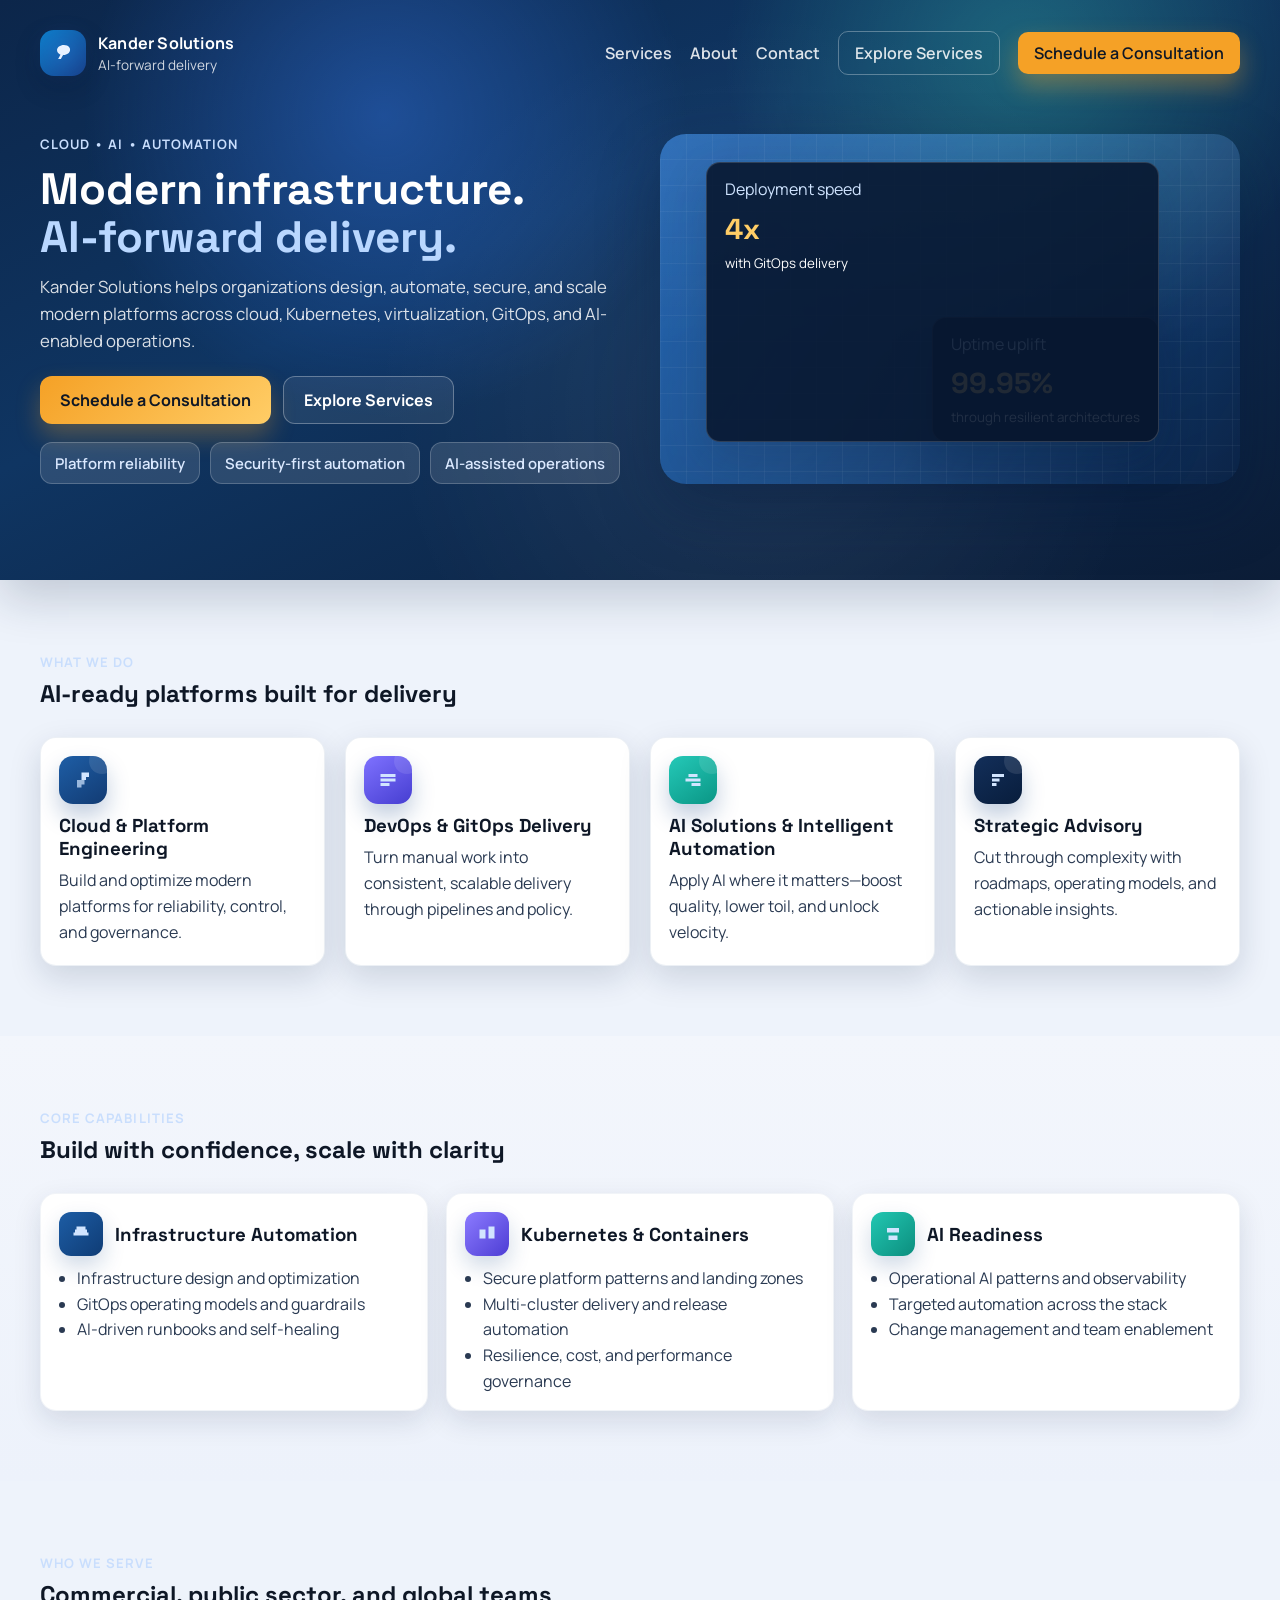
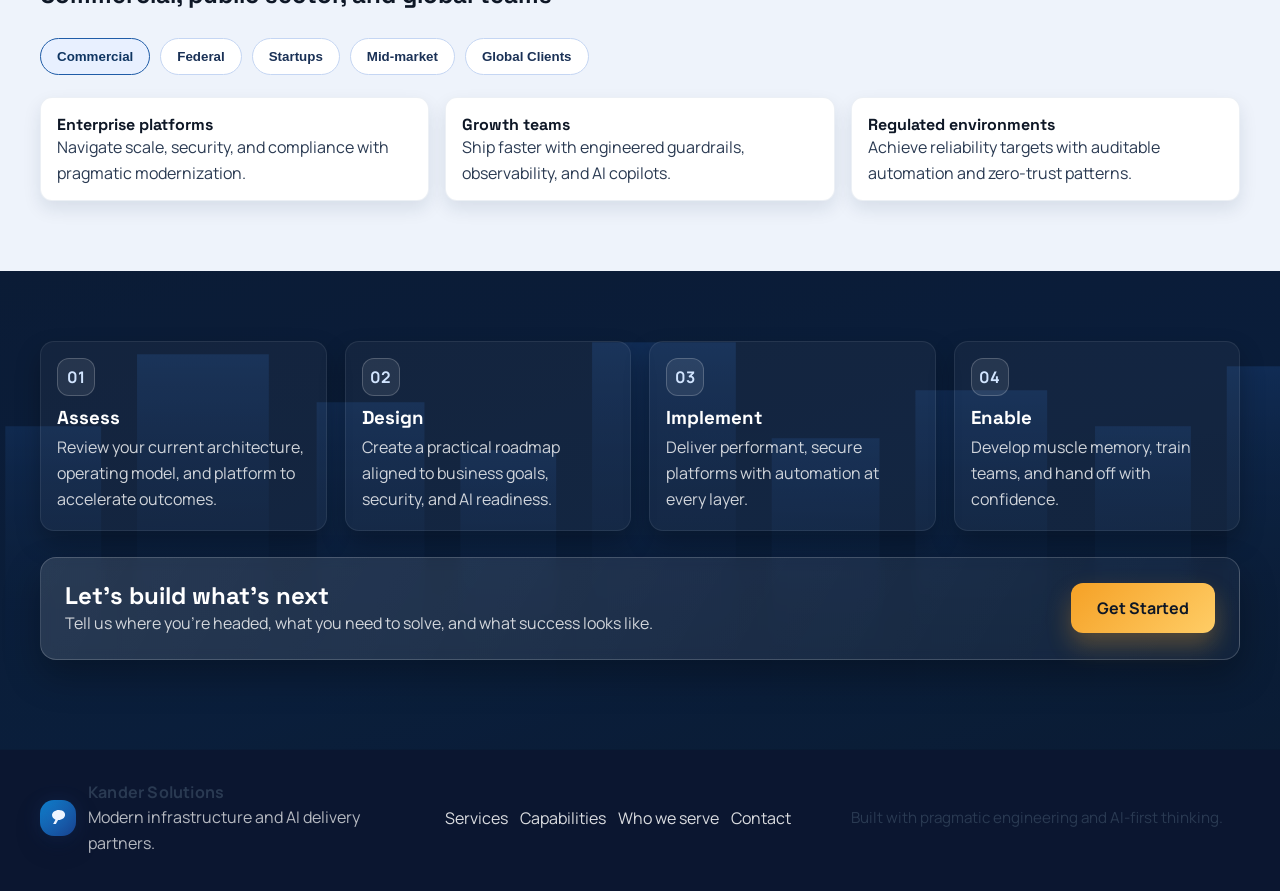
==== index.html @ 593f21af "first commit of the website" ====
<!DOCTYPE html>
<html lang="en">
<head>
  <meta charset="UTF-8">
  <meta name="viewport" content="width=device-width, initial-scale=1.0">
  <title>Kander Solutions | Modern Infrastructure</title>
  <link rel="preconnect" href="https://fonts.googleapis.com">
  <link rel="preconnect" href="https://fonts.gstatic.com" crossorigin>
  <link href="https://fonts.googleapis.com/css2?family=Manrope:wght@400;500;600;700&family=Space+Grotesk:wght@500;700&display=swap" rel="stylesheet">
  <link rel="stylesheet" href="styles.css">
</head>
<body>
  <header class="hero">
    <div class="hero__overlay"></div>
    <div class="container">
      <div class="topbar">
        <div class="brand">
          <div class="brand__mark">
            <span class="brand__mark-glow"></span>
            <svg viewBox="0 0 32 32" aria-hidden="true">
              <path d="M24.8 7.2c-1-1.8-4.3-3-7.5-3-5.6 0-10 3.4-10 7.6 0 2.8 2 5.2 5 6.6l-3.4 6.4h4l3.2-5.8c5.7.2 10.2-3.2 10.2-7.6 0-1.6-.5-3-1.5-4.2Z" fill="currentColor"/>
            </svg>
          </div>
          <div class="brand__text">
            <span class="brand__name">Kander Solutions</span>
            <span class="brand__tagline">AI-forward delivery</span>
          </div>
        </div>
        <nav class="nav">
          <a href="#what-we-do">Services</a>
          <a href="#core-capabilities">About</a>
          <a href="#who-we-serve">Contact</a>
          <a class="nav__btn ghost" href="#cta">Explore Services</a>
          <a class="nav__btn primary" href="#cta">Schedule a Consultation</a>
        </nav>
        <button class="menu-button" aria-label="Open navigation">
          <span></span><span></span><span></span>
        </button>
      </div>
      <div class="hero__content">
        <div class="hero__text">
          <p class="eyebrow">Cloud • AI • Automation</p>
          <h1>Modern infrastructure.<br><span>AI-forward delivery.</span></h1>
          <p class="lede">
            Kander Solutions helps organizations design, automate, secure, and scale modern platforms across cloud,
            Kubernetes, virtualization, GitOps, and AI-enabled operations.
          </p>
          <div class="hero__actions">
            <a class="btn primary" href="#cta">Schedule a Consultation</a>
            <a class="btn ghost" href="#what-we-do">Explore Services</a>
          </div>
          <div class="hero__meta">
            <div class="meta-pill">Platform reliability</div>
            <div class="meta-pill">Security-first automation</div>
            <div class="meta-pill">AI-assisted operations</div>
          </div>
        </div>
        <div class="hero__visual">
          <div class="city-glow">
            <div class="city-grid"></div>
          </div>
          <div class="stat-card">
            <p>Uptime uplift</p>
            <h3>99.95%</h3>
            <small>through resilient architectures</small>
          </div>
          <div class="stat-card alt">
            <p>Deployment speed</p>
            <h3>4x</h3>
            <small>with GitOps delivery</small>
          </div>
        </div>
      </div>
    </div>
  </header>

  <main>
    <section id="what-we-do" class="section">
      <div class="container">
        <div class="section__head">
          <div class="section__title">
            <span class="eyebrow">What we do</span>
            <h2>AI-ready platforms built for delivery</h2>
          </div>
        </div>
        <div class="card-grid">
          <article class="card">
            <div class="icon bubble">
              <span class="dot"></span>
              <svg viewBox="0 0 32 32"><path d="M14 6h10v6h-4v4h-6z" fill="currentColor"/><path d="M8 16h10v6h-4v4H8z" fill="currentColor" opacity=".7"/></svg>
            </div>
            <h3>Cloud & Platform Engineering</h3>
            <p>Build and optimize modern platforms for reliability, control, and governance.</p>
          </article>
          <article class="card">
            <div class="icon bubble purple">
              <span class="dot"></span>
              <svg viewBox="0 0 32 32"><path d="M6 8h20v4H6zM6 14h20v4H6zM6 20h12v4H6z" fill="currentColor"/></svg>
            </div>
            <h3>DevOps & GitOps Delivery</h3>
            <p>Turn manual work into consistent, scalable delivery through pipelines and policy.</p>
          </article>
          <article class="card">
            <div class="icon bubble teal">
              <span class="dot"></span>
              <svg viewBox="0 0 32 32"><path d="M10 8h12v4H10zM6 14h20v4H6zM14 20h12v4H14z" fill="currentColor"/></svg>
            </div>
            <h3>AI Solutions & Intelligent Automation</h3>
            <p>Apply AI where it matters—boost quality, lower toil, and unlock velocity.</p>
          </article>
          <article class="card">
            <div class="icon bubble navy">
              <span class="dot"></span>
              <svg viewBox="0 0 32 32"><path d="M8 8h16v4H8zM8 14h10v4H8zM8 20h6v4H8z" fill="currentColor"/></svg>
            </div>
            <h3>Strategic Advisory</h3>
            <p>Cut through complexity with roadmaps, operating models, and actionable insights.</p>
          </article>
        </div>
      </div>
    </section>

    <section id="core-capabilities" class="section muted">
      <div class="container">
        <div class="section__head">
          <div class="section__title">
            <span class="eyebrow">Core capabilities</span>
            <h2>Build with confidence, scale with clarity</h2>
          </div>
        </div>
        <div class="capability-grid">
          <article class="capability">
            <div class="capability__header">
              <div class="icon pill">
                <svg viewBox="0 0 32 32"><path d="M6 14h20v4H6zM8 10h16v4H8zM10 6h12v4H10z" fill="currentColor"/></svg>
              </div>
              <h3>Infrastructure Automation</h3>
            </div>
            <ul>
              <li>Infrastructure design and optimization</li>
              <li>GitOps operating models and guardrails</li>
              <li>AI-driven runbooks and self-healing</li>
            </ul>
          </article>
          <article class="capability">
            <div class="capability__header">
              <div class="icon pill purple">
                <svg viewBox="0 0 32 32"><path d="M6 10h8v12H6zM18 6h8v16h-8z" fill="currentColor"/></svg>
              </div>
              <h3>Kubernetes & Containers</h3>
            </div>
            <ul>
              <li>Secure platform patterns and landing zones</li>
              <li>Multi-cluster delivery and release automation</li>
              <li>Resilience, cost, and performance governance</li>
            </ul>
          </article>
          <article class="capability">
            <div class="capability__header">
              <div class="icon pill teal">
                <svg viewBox="0 0 32 32"><path d="M8 8h16v6H8zM10 18h12v6H10z" fill="currentColor"/></svg>
              </div>
              <h3>AI Readiness</h3>
            </div>
            <ul>
              <li>Operational AI patterns and observability</li>
              <li>Targeted automation across the stack</li>
              <li>Change management and team enablement</li>
            </ul>
          </article>
        </div>
      </div>
    </section>

    <section id="who-we-serve" class="section">
      <div class="container">
        <div class="section__head">
          <div class="section__title">
            <span class="eyebrow">Who we serve</span>
            <h2>Commercial, public sector, and global teams</h2>
          </div>
        </div>
        <div class="pill-row">
          <button class="pill-btn active">Commercial</button>
          <button class="pill-btn">Federal</button>
          <button class="pill-btn">Startups</button>
          <button class="pill-btn">Mid-market</button>
          <button class="pill-btn">Global Clients</button>
        </div>
        <div class="audience-cards">
          <div class="audience-card">
            <h4>Enterprise platforms</h4>
            <p>Navigate scale, security, and compliance with pragmatic modernization.</p>
          </div>
          <div class="audience-card">
            <h4>Growth teams</h4>
            <p>Ship faster with engineered guardrails, observability, and AI copilots.</p>
          </div>
          <div class="audience-card">
            <h4>Regulated environments</h4>
            <p>Achieve reliability targets with auditable automation and zero-trust patterns.</p>
          </div>
        </div>
      </div>
    </section>

    <section class="section dark">
      <div class="cityline"></div>
      <div class="container">
        <div class="process">
          <div class="process__item">
            <span class="step">01</span>
            <h3>Assess</h3>
            <p>Review your current architecture, operating model, and platform to accelerate outcomes.</p>
          </div>
          <div class="process__item">
            <span class="step">02</span>
            <h3>Design</h3>
            <p>Create a practical roadmap aligned to business goals, security, and AI readiness.</p>
          </div>
          <div class="process__item">
            <span class="step">03</span>
            <h3>Implement</h3>
            <p>Deliver performant, secure platforms with automation at every layer.</p>
          </div>
          <div class="process__item">
            <span class="step">04</span>
            <h3>Enable</h3>
            <p>Develop muscle memory, train teams, and hand off with confidence.</p>
          </div>
        </div>
        <div id="cta" class="cta">
          <div class="cta__content">
            <h2>Let’s build what’s next</h2>
            <p>Tell us where you’re headed, what you need to solve, and what success looks like.</p>
          </div>
          <a class="btn primary large" href="mailto:contact@kandersolutions.com">Get Started</a>
        </div>
      </div>
    </section>
  </main>

  <footer class="footer">
    <div class="container">
      <div class="footer__brand">
        <div class="brand__mark small">
          <span class="brand__mark-glow"></span>
          <svg viewBox="0 0 32 32" aria-hidden="true">
            <path d="M24.8 7.2c-1-1.8-4.3-3-7.5-3-5.6 0-10 3.4-10 7.6 0 2.8 2 5.2 5 6.6l-3.4 6.4h4l3.2-5.8c5.7.2 10.2-3.2 10.2-7.6 0-1.6-.5-3-1.5-4.2Z" fill="currentColor"/>
          </svg>
        </div>
        <div>
          <p class="brand__name">Kander Solutions</p>
          <p class="muted-text">Modern infrastructure and AI delivery partners.</p>
        </div>
      </div>
      <div class="footer__links">
        <a href="#what-we-do">Services</a>
        <a href="#core-capabilities">Capabilities</a>
        <a href="#who-we-serve">Who we serve</a>
        <a href="#cta">Contact</a>
      </div>
      <div class="footer__meta">
        <p>Built with pragmatic engineering and AI-first thinking.</p>
      </div>
    </div>
  </footer>

  <script>
    const menuButton = document.querySelector('.menu-button');
    const nav = document.querySelector('.nav');
    menuButton.addEventListener('click', () => {
      nav.classList.toggle('open');
      menuButton.classList.toggle('open');
    });

    document.querySelectorAll('.pill-btn').forEach(button => {
      button.addEventListener('click', () => {
        document.querySelectorAll('.pill-btn').forEach(btn => btn.classList.remove('active'));
        button.classList.add('active');
      });
    });
  </script>
</body>
</html>
---- styles.css ----
:root {
  --blue-900: #0a2141;
  --blue-800: #0f2f5c;
  --blue-700: #114184;
  --blue-600: #1f5ca7;
  --blue-200: #c7d8f2;
  --slate-900: #0e1726;
  --slate-700: #1c2b40;
  --slate-100: #eef3fb;
  --white: #ffffff;
  --amber: #f5a126;
  --teal: #3ac6b2;
  --purple: #8c7bff;
  --shadow: 0 18px 45px rgba(13, 35, 66, 0.2);
}

*,
*::before,
*::after {
  box-sizing: border-box;
}

body {
  margin: 0;
  font-family: 'Manrope', 'Segoe UI', 'Helvetica Neue', sans-serif;
  background: var(--slate-100);
  color: var(--slate-900);
  -webkit-font-smoothing: antialiased;
}

h1, h2, h3, h4, h5, h6 {
  margin: 0;
  font-family: 'Space Grotesk', 'Manrope', sans-serif;
  color: var(--slate-900);
}

p {
  margin: 0;
  color: #2a3a52;
  line-height: 1.6;
}

ul {
  margin: 0;
  padding-left: 1.1rem;
  color: #2a3a52;
  line-height: 1.6;
}

a {
  color: inherit;
  text-decoration: none;
}

.container {
  width: min(1200px, 94vw);
  margin: 0 auto;
}

.hero {
  position: relative;
  overflow: hidden;
  background: linear-gradient(155deg, #0c264a 0%, #0f3562 40%, #0b1c36 100%);
  color: var(--white);
  padding: 26px 0 96px;
  box-shadow: var(--shadow);
  isolation: isolate;
}

.hero__overlay {
  position: absolute;
  inset: 0;
  background:
    radial-gradient(circle at 30% 20%, rgba(59, 131, 255, 0.5), transparent 30%),
    radial-gradient(circle at 80% 10%, rgba(58, 198, 178, 0.45), transparent 26%),
    radial-gradient(circle at 60% 70%, rgba(255, 255, 255, 0.1), transparent 45%);
  opacity: 0.75;
  pointer-events: none;
}

.topbar {
  position: relative;
  display: flex;
  align-items: center;
  justify-content: space-between;
  gap: 24px;
  padding: 4px 0 12px;
  z-index: 1;
}

.brand {
  display: inline-flex;
  align-items: center;
  gap: 12px;
  color: var(--white);
}

.brand__mark {
  position: relative;
  width: 46px;
  height: 46px;
  border-radius: 14px;
  background: linear-gradient(135deg, #0c7dc9 0%, #173f8a 100%);
  display: grid;
  place-items: center;
  color: var(--white);
  box-shadow: 0 10px 25px rgba(5, 20, 50, 0.3);
}

.brand__mark.small {
  width: 36px;
  height: 36px;
}

.brand__mark svg {
  width: 22px;
  height: 22px;
}

.brand__mark-glow {
  position: absolute;
  inset: -8px;
  background: radial-gradient(circle, rgba(68, 143, 255, 0.5), transparent 50%);
  filter: blur(12px);
  opacity: 0.7;
  z-index: 0;
}

.brand__text {
  display: flex;
  flex-direction: column;
  gap: 2px;
}

.brand__name {
  font-weight: 700;
  letter-spacing: 0.2px;
}

.brand__tagline {
  font-size: 0.85rem;
  color: rgba(255, 255, 255, 0.8);
}

.nav {
  display: flex;
  align-items: center;
  gap: 18px;
  font-weight: 600;
}

.nav a {
  color: rgba(255, 255, 255, 0.86);
}

.nav__btn {
  padding: 10px 16px;
  border-radius: 10px;
  border: 1px solid rgba(255, 255, 255, 0.3);
  transition: all 180ms ease;
}

.nav__btn.ghost:hover {
  background: rgba(255, 255, 255, 0.12);
}

.nav__btn.primary {
  background: var(--amber);
  color: var(--slate-900);
  border: none;
  box-shadow: 0 12px 24px rgba(245, 161, 38, 0.36);
}

.nav__btn.primary:hover {
  transform: translateY(-2px);
}

.menu-button {
  display: none;
  flex-direction: column;
  gap: 5px;
  background: transparent;
  border: 1px solid rgba(255, 255, 255, 0.25);
  padding: 8px;
  border-radius: 10px;
}

.menu-button span {
  width: 22px;
  height: 2px;
  background: white;
}

.hero__content {
  position: relative;
  display: grid;
  grid-template-columns: repeat(auto-fit, minmax(320px, 1fr));
  gap: 40px;
  margin-top: 46px;
  z-index: 1;
}

.hero__text h1 {
  font-size: clamp(32px, 4vw, 44px);
  line-height: 1.1;
  margin: 10px 0 12px;
  color: var(--white);
}

.hero__text h1 span {
  color: #b9d7ff;
}

.hero__text .lede {
  color: rgba(255, 255, 255, 0.85);
  font-size: 1.05rem;
  margin-bottom: 22px;
}

.eyebrow {
  text-transform: uppercase;
  letter-spacing: 0.08em;
  font-size: 0.82rem;
  color: #c9defd;
  font-weight: 700;
}

.hero__actions {
  display: flex;
  flex-wrap: wrap;
  gap: 12px;
  margin-bottom: 18px;
}

.btn {
  display: inline-flex;
  align-items: center;
  justify-content: center;
  padding: 12px 20px;
  border-radius: 12px;
  font-weight: 700;
  border: 1px solid rgba(255, 255, 255, 0.3);
  color: var(--white);
  transition: transform 160ms ease, box-shadow 160ms ease, background 160ms ease;
}

.btn.primary {
  background: linear-gradient(135deg, #f5a126, #ffcd66);
  color: var(--slate-900);
  border: none;
  box-shadow: 0 12px 24px rgba(245, 161, 38, 0.3);
}

.btn.ghost {
  background: rgba(255, 255, 255, 0.08);
}

.btn.large {
  padding: 14px 26px;
}

.btn:hover {
  transform: translateY(-2px);
}

.hero__meta {
  display: flex;
  flex-wrap: wrap;
  gap: 10px;
}

.meta-pill {
  background: rgba(255, 255, 255, 0.12);
  border: 1px solid rgba(255, 255, 255, 0.2);
  color: #dbe9ff;
  padding: 10px 14px;
  border-radius: 12px;
  font-weight: 600;
  font-size: 0.93rem;
}

.hero__visual {
  position: relative;
  min-height: 320px;
}

.city-glow {
  position: absolute;
  inset: 0;
  background:
    linear-gradient(180deg, rgba(255, 255, 255, 0.08) 0%, rgba(255, 255, 255, 0) 60%),
    linear-gradient(120deg, rgba(46, 144, 255, 0.5), rgba(9, 109, 253, 0.05));
  border-radius: 26px;
  overflow: hidden;
  box-shadow: 0 25px 60px rgba(6, 26, 61, 0.35);
  backdrop-filter: blur(4px);
}

.city-grid {
  position: absolute;
  inset: 0;
  background-image:
    linear-gradient(90deg, rgba(255, 255, 255, 0.08) 1px, transparent 1px),
    linear-gradient(0deg, rgba(255, 255, 255, 0.08) 1px, transparent 1px);
  background-size: 26px 26px;
  opacity: 0.6;
}

.stat-card {
  position: absolute;
  right: 14%;
  bottom: 12%;
  background: rgba(8, 24, 48, 0.9);
  border: 1px solid rgba(255, 255, 255, 0.15);
  padding: 14px 18px;
  border-radius: 14px;
  color: var(--white);
  box-shadow: var(--shadow);
  min-width: 170px;
}

.stat-card.alt {
  left: 8%;
  top: 8%;
}

.stat-card p {
  color: #d0e4ff;
  margin-bottom: 8px;
}

.stat-card h3 {
  color: #ffcd66;
  font-size: 1.8rem;
  margin-bottom: 4px;
}

.section {
  padding: 70px 0;
}

.section.muted {
  background: linear-gradient(180deg, #f3f6fc 0%, #edf2fb 100%);
}

.section.dark {
  position: relative;
  background: linear-gradient(160deg, #0d203d 0%, #0c2346 55%, #0a1d36 100%);
  color: var(--white);
  padding-bottom: 90px;
  overflow: hidden;
}

.section__head {
  margin-bottom: 28px;
  display: flex;
  justify-content: space-between;
  align-items: flex-end;
  gap: 20px;
}

.section__title h2 {
  margin-top: 6px;
}

.card-grid {
  display: grid;
  grid-template-columns: repeat(auto-fit, minmax(240px, 1fr));
  gap: 20px;
}

.card {
  background: var(--white);
  border-radius: 16px;
  padding: 18px 18px 20px;
  box-shadow: 0 12px 32px rgba(14, 36, 66, 0.15);
  border: 1px solid rgba(17, 65, 132, 0.08);
}

.card h3 {
  margin: 10px 0 8px;
}

.icon {
  display: inline-flex;
  align-items: center;
  justify-content: center;
}

.icon svg {
  width: 24px;
  height: 24px;
}

.bubble {
  position: relative;
  width: 48px;
  height: 48px;
  border-radius: 14px;
  background: linear-gradient(145deg, #1e5ea6, #123b73);
  color: #d2e5ff;
  box-shadow: 0 12px 22px rgba(17, 65, 132, 0.25);
  overflow: hidden;
}

.bubble.purple {
  background: linear-gradient(145deg, #7f72ff, #463ed1);
}

.bubble.teal {
  background: linear-gradient(145deg, #25c9b8, #0a9685);
}

.bubble.navy {
  background: linear-gradient(145deg, #132f5a, #081d3c);
}

.bubble .dot {
  position: absolute;
  width: 26px;
  height: 26px;
  border-radius: 50%;
  background: rgba(255, 255, 255, 0.1);
  top: -8px;
  right: -8px;
}

.capability-grid {
  display: grid;
  grid-template-columns: repeat(auto-fit, minmax(260px, 1fr));
  gap: 18px;
}

.capability {
  background: var(--white);
  border-radius: 16px;
  padding: 18px 18px 16px;
  box-shadow: 0 10px 28px rgba(14, 36, 66, 0.12);
  border: 1px solid rgba(17, 65, 132, 0.06);
}

.capability__header {
  display: flex;
  align-items: center;
  gap: 12px;
  margin-bottom: 10px;
}

.pill {
  width: 44px;
  height: 44px;
  border-radius: 12px;
  background: linear-gradient(135deg, #1d5da5, #0f3c75);
  color: #d2e5ff;
  box-shadow: 0 10px 22px rgba(17, 65, 132, 0.2);
}

.pill.purple {
  background: linear-gradient(135deg, #8c7bff, #4d3dd4);
}

.pill.teal {
  background: linear-gradient(135deg, #22c7b2, #0c8e7e);
}

.pill-row {
  display: flex;
  flex-wrap: wrap;
  gap: 10px;
}

.pill-btn {
  background: var(--white);
  border: 1px solid #c5d6f3;
  color: #1a3156;
  padding: 10px 16px;
  border-radius: 999px;
  font-weight: 700;
  cursor: pointer;
  transition: all 140ms ease;
}

.pill-btn:hover {
  transform: translateY(-2px);
  box-shadow: 0 12px 24px rgba(14, 36, 66, 0.12);
}

.pill-btn.active {
  background: #e8f0ff;
  border-color: #1f5ca7;
  color: #0f3562;
}

.audience-cards {
  display: grid;
  grid-template-columns: repeat(auto-fit, minmax(240px, 1fr));
  gap: 16px;
  margin-top: 22px;
}

.audience-card {
  background: var(--white);
  padding: 16px 16px 14px;
  border-radius: 12px;
  border: 1px solid rgba(17, 65, 132, 0.08);
  box-shadow: 0 8px 18px rgba(14, 36, 66, 0.1);
}

.process {
  display: grid;
  grid-template-columns: repeat(auto-fit, minmax(200px, 1fr));
  gap: 18px;
  position: relative;
  z-index: 1;
}

.process__item {
  background: rgba(255, 255, 255, 0.04);
  border: 1px solid rgba(255, 255, 255, 0.08);
  border-radius: 14px;
  padding: 16px 16px 18px;
  box-shadow: 0 12px 24px rgba(0, 0, 0, 0.25);
}

.process__item h3 {
  color: var(--white);
  margin: 10px 0 6px;
}

.process__item p {
  color: rgba(255, 255, 255, 0.8);
}

.step {
  display: inline-flex;
  align-items: center;
  justify-content: center;
  width: 38px;
  height: 38px;
  border-radius: 12px;
  background: rgba(255, 255, 255, 0.08);
  color: #d2e5ff;
  font-weight: 700;
  border: 1px solid rgba(255, 255, 255, 0.2);
}

.cta {
  margin-top: 26px;
  padding: 22px 24px;
  background: linear-gradient(120deg, rgba(255, 255, 255, 0.12), rgba(255, 255, 255, 0.04));
  border-radius: 16px;
  border: 1px solid rgba(255, 255, 255, 0.18);
  display: flex;
  align-items: center;
  justify-content: space-between;
  gap: 16px;
  box-shadow: 0 16px 36px rgba(0, 0, 0, 0.28);
  position: relative;
  z-index: 1;
  backdrop-filter: blur(6px);
}

.cta h2 {
  color: var(--white);
}

.cta p {
  color: rgba(255, 255, 255, 0.8);
}

.cityline {
  position: absolute;
  inset: 0;
  background:
    linear-gradient(180deg, rgba(13, 43, 83, 0.2), rgba(10, 29, 54, 0.9)),
    url('data:image/svg+xml;utf8,<svg xmlns="http://www.w3.org/2000/svg" width="1600" height="400" viewBox="0 0 1600 400"><defs><linearGradient id="g" x1="0" x2="0" y1="0" y2="1"><stop offset="0%" stop-color="%233a8bff" stop-opacity="0.32"/><stop offset="100%" stop-color="%230c1f39" stop-opacity="0"/></linearGradient></defs><rect width="1600" height="400" fill="%2309152a"/><g fill="url(%23g)"><rect x="20" y="120" width="80" height="260"/><rect x="140" y="90" width="90" height="290"/><rect x="270" y="130" width="80" height="250"/><rect x="380" y="70" width="110" height="310"/><rect x="530" y="110" width="90" height="270"/><rect x="650" y="150" width="80" height="230"/><rect x="760" y="60" width="120" height="320"/><rect x="910" y="140" width="90" height="240"/><rect x="1030" y="100" width="110" height="280"/><rect x="1180" y="130" width="80" height="250"/><rect x="1290" y="80" width="110" height="300"/><rect x="1440" y="120" width="90" height="260"/></g></svg>');
  background-size: cover;
  background-position: bottom;
  opacity: 0.6;
}

.footer {
  background: #0b1630;
  color: rgba(255, 255, 255, 0.85);
  padding: 30px 0 34px;
}

.footer .container {
  display: grid;
  grid-template-columns: repeat(auto-fit, minmax(220px, 1fr));
  gap: 16px;
  align-items: center;
}

.footer__brand {
  display: flex;
  align-items: center;
  gap: 12px;
}

.footer__links {
  display: flex;
  flex-wrap: wrap;
  gap: 12px;
}

.footer__meta {
  font-size: 0.95rem;
  color: rgba(255, 255, 255, 0.75);
}

.muted-text {
  color: rgba(255, 255, 255, 0.7);
}

@media (max-width: 960px) {
  .nav {
    position: absolute;
    right: 0;
    top: 70px;
    background: rgba(12, 33, 66, 0.94);
    border: 1px solid rgba(255, 255, 255, 0.15);
    border-radius: 12px;
    padding: 10px;
    flex-direction: column;
    gap: 10px;
    display: none;
  }

  .nav.open {
    display: flex;
  }

  .menu-button {
    display: inline-flex;
  }

  .section__head {
    flex-direction: column;
    align-items: flex-start;
  }

  .cta {
    flex-direction: column;
    align-items: flex-start;
  }
}

@media (max-width: 600px) {
  .hero {
    padding: 20px 0 60px;
  }

  .stat-card {
    position: relative;
    inset: auto;
    margin-top: 12px;
  }
}
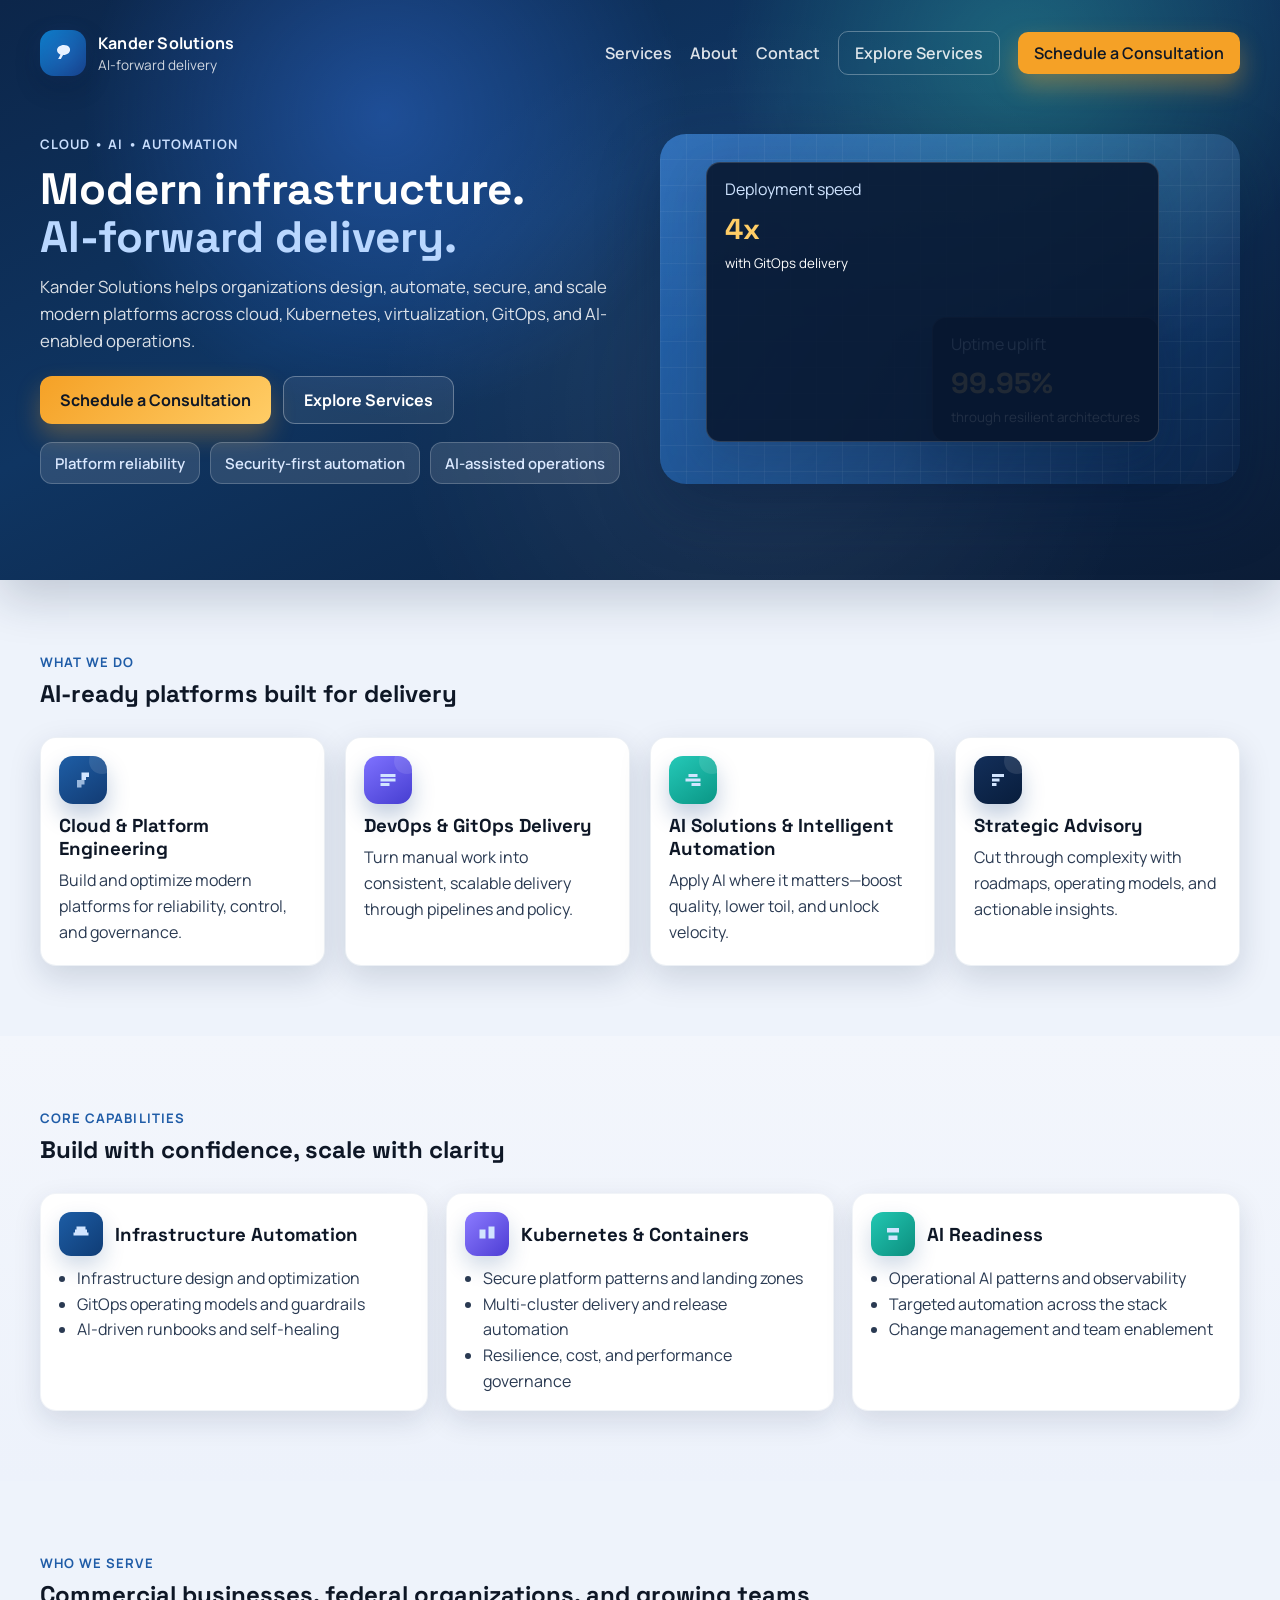
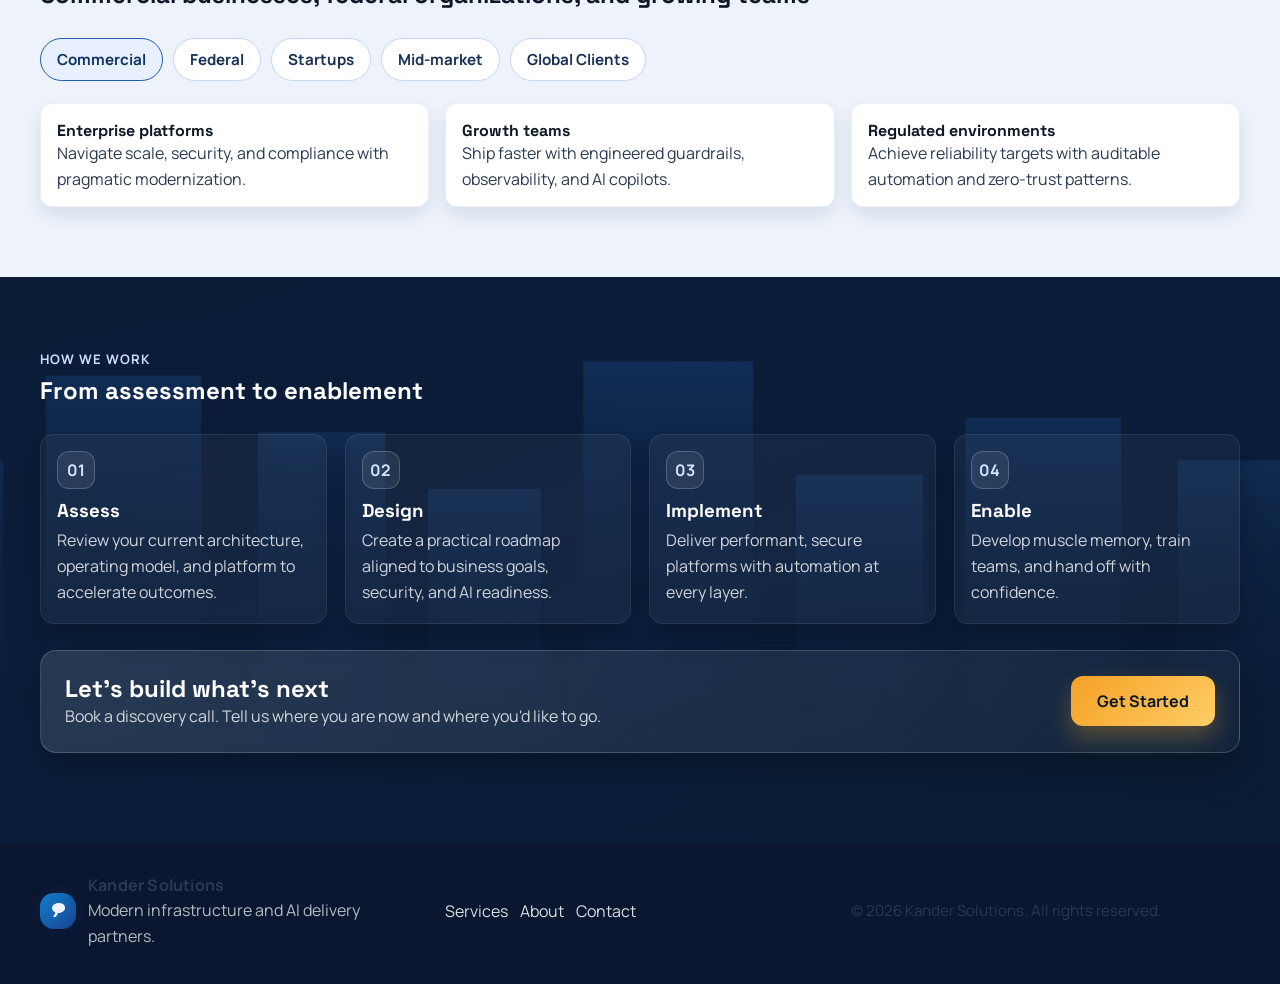
==== commit b5c2dcee: "second commit changing the layout and patching the service links" ====
--- a/index.html
+++ b/index.html
@@ -3,7 +3,7 @@
 <head>
   <meta charset="UTF-8">
   <meta name="viewport" content="width=device-width, initial-scale=1.0">
-  <title>Kander Solutions | Modern Infrastructure</title>
+  <title>Kander Solutions | Modern Infrastructure & AI-Forward Delivery</title>
   <link rel="preconnect" href="https://fonts.googleapis.com">
   <link rel="preconnect" href="https://fonts.gstatic.com" crossorigin>
   <link href="https://fonts.googleapis.com/css2?family=Manrope:wght@400;500;600;700&family=Space+Grotesk:wght@500;700&display=swap" rel="stylesheet">
@@ -14,7 +14,7 @@
     <div class="hero__overlay"></div>
     <div class="container">
       <div class="topbar">
-        <div class="brand">
+        <a href="index.html" class="brand">
           <div class="brand__mark">
             <span class="brand__mark-glow"></span>
             <svg viewBox="0 0 32 32" aria-hidden="true">
@@ -25,13 +25,13 @@
             <span class="brand__name">Kander Solutions</span>
             <span class="brand__tagline">AI-forward delivery</span>
           </div>
-        </div>
+        </a>
         <nav class="nav">
-          <a href="#what-we-do">Services</a>
-          <a href="#core-capabilities">About</a>
-          <a href="#who-we-serve">Contact</a>
-          <a class="nav__btn ghost" href="#cta">Explore Services</a>
-          <a class="nav__btn primary" href="#cta">Schedule a Consultation</a>
+          <a href="services.html">Services</a>
+          <a href="about.html">About</a>
+          <a href="contact.html">Contact</a>
+          <a class="nav__btn ghost" href="services.html">Explore Services</a>
+          <a class="nav__btn primary" href="contact.html">Schedule a Consultation</a>
         </nav>
         <button class="menu-button" aria-label="Open navigation">
           <span></span><span></span><span></span>
@@ -39,15 +39,15 @@
       </div>
       <div class="hero__content">
         <div class="hero__text">
-          <p class="eyebrow">Cloud • AI • Automation</p>
+          <p class="eyebrow">Cloud &bull; AI &bull; Automation</p>
           <h1>Modern infrastructure.<br><span>AI-forward delivery.</span></h1>
           <p class="lede">
             Kander Solutions helps organizations design, automate, secure, and scale modern platforms across cloud,
             Kubernetes, virtualization, GitOps, and AI-enabled operations.
           </p>
           <div class="hero__actions">
-            <a class="btn primary" href="#cta">Schedule a Consultation</a>
-            <a class="btn ghost" href="#what-we-do">Explore Services</a>
+            <a class="btn primary" href="contact.html">Schedule a Consultation</a>
+            <a class="btn ghost" href="services.html">Explore Services</a>
           </div>
           <div class="hero__meta">
             <div class="meta-pill">Platform reliability</div>
@@ -79,43 +79,43 @@
       <div class="container">
         <div class="section__head">
           <div class="section__title">
-            <span class="eyebrow">What we do</span>
+            <span class="eyebrow dark">What we do</span>
             <h2>AI-ready platforms built for delivery</h2>
           </div>
         </div>
         <div class="card-grid">
-          <article class="card">
+          <a href="services.html#cloud-platform" class="card">
             <div class="icon bubble">
               <span class="dot"></span>
               <svg viewBox="0 0 32 32"><path d="M14 6h10v6h-4v4h-6z" fill="currentColor"/><path d="M8 16h10v6h-4v4H8z" fill="currentColor" opacity=".7"/></svg>
             </div>
             <h3>Cloud & Platform Engineering</h3>
             <p>Build and optimize modern platforms for reliability, control, and governance.</p>
-          </article>
-          <article class="card">
+          </a>
+          <a href="services.html#devops-gitops" class="card">
             <div class="icon bubble purple">
               <span class="dot"></span>
               <svg viewBox="0 0 32 32"><path d="M6 8h20v4H6zM6 14h20v4H6zM6 20h12v4H6z" fill="currentColor"/></svg>
             </div>
             <h3>DevOps & GitOps Delivery</h3>
             <p>Turn manual work into consistent, scalable delivery through pipelines and policy.</p>
-          </article>
-          <article class="card">
+          </a>
+          <a href="services.html#ai-solutions" class="card">
             <div class="icon bubble teal">
               <span class="dot"></span>
               <svg viewBox="0 0 32 32"><path d="M10 8h12v4H10zM6 14h20v4H6zM14 20h12v4H14z" fill="currentColor"/></svg>
             </div>
             <h3>AI Solutions & Intelligent Automation</h3>
-            <p>Apply AI where it matters—boost quality, lower toil, and unlock velocity.</p>
-          </article>
-          <article class="card">
+            <p>Apply AI where it matters&mdash;boost quality, lower toil, and unlock velocity.</p>
+          </a>
+          <a href="services.html#strategic-advisory" class="card">
             <div class="icon bubble navy">
               <span class="dot"></span>
               <svg viewBox="0 0 32 32"><path d="M8 8h16v4H8zM8 14h10v4H8zM8 20h6v4H8z" fill="currentColor"/></svg>
             </div>
             <h3>Strategic Advisory</h3>
             <p>Cut through complexity with roadmaps, operating models, and actionable insights.</p>
-          </article>
+          </a>
         </div>
       </div>
     </section>
@@ -124,7 +124,7 @@
       <div class="container">
         <div class="section__head">
           <div class="section__title">
-            <span class="eyebrow">Core capabilities</span>
+            <span class="eyebrow dark">Core capabilities</span>
             <h2>Build with confidence, scale with clarity</h2>
           </div>
         </div>
@@ -176,18 +176,18 @@
       <div class="container">
         <div class="section__head">
           <div class="section__title">
-            <span class="eyebrow">Who we serve</span>
-            <h2>Commercial, public sector, and global teams</h2>
+            <span class="eyebrow dark">Who we serve</span>
+            <h2>Commercial businesses, federal organizations, and growing teams</h2>
           </div>
         </div>
         <div class="pill-row">
-          <button class="pill-btn active">Commercial</button>
-          <button class="pill-btn">Federal</button>
-          <button class="pill-btn">Startups</button>
-          <button class="pill-btn">Mid-market</button>
-          <button class="pill-btn">Global Clients</button>
-        </div>
-        <div class="audience-cards">
+          <button class="pill-btn active" data-audience="commercial">Commercial</button>
+          <button class="pill-btn" data-audience="federal">Federal</button>
+          <button class="pill-btn" data-audience="startups">Startups</button>
+          <button class="pill-btn" data-audience="mid-market">Mid-market</button>
+          <button class="pill-btn" data-audience="global">Global Clients</button>
+        </div>
+        <div class="audience-cards" id="audience-commercial">
           <div class="audience-card">
             <h4>Enterprise platforms</h4>
             <p>Navigate scale, security, and compliance with pragmatic modernization.</p>
@@ -199,6 +199,62 @@
           <div class="audience-card">
             <h4>Regulated environments</h4>
             <p>Achieve reliability targets with auditable automation and zero-trust patterns.</p>
+          </div>
+        </div>
+        <div class="audience-cards hidden" id="audience-federal">
+          <div class="audience-card">
+            <h4>FedRAMP & compliance</h4>
+            <p>Build compliant cloud environments that meet federal security standards.</p>
+          </div>
+          <div class="audience-card">
+            <h4>Mission-critical systems</h4>
+            <p>Deliver resilient platforms for agencies that can't afford downtime.</p>
+          </div>
+          <div class="audience-card">
+            <h4>Authority to Operate</h4>
+            <p>Accelerate ATO timelines with automated compliance and documentation.</p>
+          </div>
+        </div>
+        <div class="audience-cards hidden" id="audience-startups">
+          <div class="audience-card">
+            <h4>Platform foundations</h4>
+            <p>Get infrastructure right from day one without slowing down delivery.</p>
+          </div>
+          <div class="audience-card">
+            <h4>Scale readiness</h4>
+            <p>Architect for the growth you're planning, not just the traffic you have today.</p>
+          </div>
+          <div class="audience-card">
+            <h4>Developer velocity</h4>
+            <p>Automate pipelines and environments so your team ships features, not YAML.</p>
+          </div>
+        </div>
+        <div class="audience-cards hidden" id="audience-mid-market">
+          <div class="audience-card">
+            <h4>Cloud migration</h4>
+            <p>Move workloads to the cloud with a clear plan, minimal risk, and zero lock-in.</p>
+          </div>
+          <div class="audience-card">
+            <h4>Operational maturity</h4>
+            <p>Introduce automation, monitoring, and incident response that scales with you.</p>
+          </div>
+          <div class="audience-card">
+            <h4>Cost optimization</h4>
+            <p>Right-size your infrastructure spend without sacrificing reliability or security.</p>
+          </div>
+        </div>
+        <div class="audience-cards hidden" id="audience-global">
+          <div class="audience-card">
+            <h4>Multi-region platforms</h4>
+            <p>Deliver consistent infrastructure across regions with centralized governance.</p>
+          </div>
+          <div class="audience-card">
+            <h4>Distributed teams</h4>
+            <p>Enable global engineering teams with self-service platforms and shared standards.</p>
+          </div>
+          <div class="audience-card">
+            <h4>Data sovereignty</h4>
+            <p>Meet local compliance requirements while maintaining operational efficiency.</p>
           </div>
         </div>
       </div>
@@ -207,6 +263,12 @@
     <section class="section dark">
       <div class="cityline"></div>
       <div class="container">
+        <div class="section__head" style="position:relative;z-index:1;">
+          <div class="section__title">
+            <span class="eyebrow">How we work</span>
+            <h2 style="color:var(--white);">From assessment to enablement</h2>
+          </div>
+        </div>
         <div class="process">
           <div class="process__item">
             <span class="step">01</span>
@@ -231,10 +293,10 @@
         </div>
         <div id="cta" class="cta">
           <div class="cta__content">
-            <h2>Let’s build what’s next</h2>
-            <p>Tell us where you’re headed, what you need to solve, and what success looks like.</p>
-          </div>
-          <a class="btn primary large" href="mailto:contact@kandersolutions.com">Get Started</a>
+            <h2>Let's build what's next</h2>
+            <p>Book a discovery call. Tell us where you are now and where you'd like to go.</p>
+          </div>
+          <a class="btn primary large" href="contact.html">Get Started</a>
         </div>
       </div>
     </section>
@@ -243,25 +305,26 @@
   <footer class="footer">
     <div class="container">
       <div class="footer__brand">
-        <div class="brand__mark small">
-          <span class="brand__mark-glow"></span>
-          <svg viewBox="0 0 32 32" aria-hidden="true">
-            <path d="M24.8 7.2c-1-1.8-4.3-3-7.5-3-5.6 0-10 3.4-10 7.6 0 2.8 2 5.2 5 6.6l-3.4 6.4h4l3.2-5.8c5.7.2 10.2-3.2 10.2-7.6 0-1.6-.5-3-1.5-4.2Z" fill="currentColor"/>
-          </svg>
-        </div>
-        <div>
-          <p class="brand__name">Kander Solutions</p>
-          <p class="muted-text">Modern infrastructure and AI delivery partners.</p>
-        </div>
+        <a href="index.html" class="brand small">
+          <div class="brand__mark small">
+            <span class="brand__mark-glow"></span>
+            <svg viewBox="0 0 32 32" aria-hidden="true">
+              <path d="M24.8 7.2c-1-1.8-4.3-3-7.5-3-5.6 0-10 3.4-10 7.6 0 2.8 2 5.2 5 6.6l-3.4 6.4h4l3.2-5.8c5.7.2 10.2-3.2 10.2-7.6 0-1.6-.5-3-1.5-4.2Z" fill="currentColor"/>
+            </svg>
+          </div>
+          <div>
+            <p class="brand__name">Kander Solutions</p>
+            <p class="muted-text">Modern infrastructure and AI delivery partners.</p>
+          </div>
+        </a>
       </div>
       <div class="footer__links">
-        <a href="#what-we-do">Services</a>
-        <a href="#core-capabilities">Capabilities</a>
-        <a href="#who-we-serve">Who we serve</a>
-        <a href="#cta">Contact</a>
+        <a href="services.html">Services</a>
+        <a href="about.html">About</a>
+        <a href="contact.html">Contact</a>
       </div>
       <div class="footer__meta">
-        <p>Built with pragmatic engineering and AI-first thinking.</p>
+        <p>&copy; 2026 Kander Solutions. All rights reserved.</p>
       </div>
     </div>
   </footer>
@@ -274,10 +337,23 @@
       menuButton.classList.toggle('open');
     });
 
+    const audienceData = {
+      commercial: 'audience-commercial',
+      federal: 'audience-federal',
+      startups: 'audience-startups',
+      'mid-market': 'audience-mid-market',
+      global: 'audience-global'
+    };
+
     document.querySelectorAll('.pill-btn').forEach(button => {
       button.addEventListener('click', () => {
         document.querySelectorAll('.pill-btn').forEach(btn => btn.classList.remove('active'));
         button.classList.add('active');
+        Object.values(audienceData).forEach(id => {
+          document.getElementById(id).classList.add('hidden');
+        });
+        const target = audienceData[button.dataset.audience];
+        if (target) document.getElementById(target).classList.remove('hidden');
       });
     });
   </script>
--- a/styles.css
+++ b/styles.css
@@ -57,6 +57,12 @@
   margin: 0 auto;
 }
 
+.hidden {
+  display: none !important;
+}
+
+/* ─── Hero (Home) ─── */
+
 .hero {
   position: relative;
   overflow: hidden;
@@ -78,6 +84,36 @@
   pointer-events: none;
 }
 
+/* ─── Page Header (Inner pages) ─── */
+
+.page-header {
+  background: linear-gradient(155deg, #0c264a 0%, #0f3562 40%, #0b1c36 100%);
+  color: var(--white);
+  padding: 26px 0 14px;
+  box-shadow: 0 4px 24px rgba(13, 35, 66, 0.18);
+}
+
+.page-hero {
+  background: linear-gradient(160deg, #0d203d 0%, #0f3562 55%, #0c264a 100%);
+  color: var(--white);
+  padding: 60px 0 70px;
+}
+
+.page-hero h1 {
+  font-size: clamp(28px, 3.5vw, 40px);
+  line-height: 1.15;
+  margin: 10px 0 14px;
+  color: var(--white);
+}
+
+.page-hero .lede {
+  color: rgba(255, 255, 255, 0.85);
+  font-size: 1.08rem;
+  max-width: 680px;
+}
+
+/* ─── Topbar / Nav ─── */
+
 .topbar {
   position: relative;
   display: flex;
@@ -151,6 +187,12 @@
 
 .nav a {
   color: rgba(255, 255, 255, 0.86);
+  transition: color 140ms ease;
+}
+
+.nav a:hover,
+.nav a.active {
+  color: var(--white);
 }
 
 .nav__btn {
@@ -183,13 +225,27 @@
   border: 1px solid rgba(255, 255, 255, 0.25);
   padding: 8px;
   border-radius: 10px;
+  cursor: pointer;
 }
 
 .menu-button span {
   width: 22px;
   height: 2px;
   background: white;
-}
+  transition: transform 200ms ease;
+}
+
+.menu-button.open span:nth-child(1) {
+  transform: translateY(7px) rotate(45deg);
+}
+.menu-button.open span:nth-child(2) {
+  opacity: 0;
+}
+.menu-button.open span:nth-child(3) {
+  transform: translateY(-7px) rotate(-45deg);
+}
+
+/* ─── Hero Content ─── */
 
 .hero__content {
   position: relative;
@@ -223,6 +279,10 @@
   font-size: 0.82rem;
   color: #c9defd;
   font-weight: 700;
+}
+
+.eyebrow.dark {
+  color: var(--blue-600);
 }
 
 .hero__actions {
@@ -239,8 +299,11 @@
   padding: 12px 20px;
   border-radius: 12px;
   font-weight: 700;
+  font-family: inherit;
+  font-size: 1rem;
   border: 1px solid rgba(255, 255, 255, 0.3);
   color: var(--white);
+  cursor: pointer;
   transition: transform 160ms ease, box-shadow 160ms ease, background 160ms ease;
 }
 
@@ -257,6 +320,10 @@
 
 .btn.large {
   padding: 14px 26px;
+}
+
+.btn.full-width {
+  width: 100%;
 }
 
 .btn:hover {
@@ -335,6 +402,8 @@
   margin-bottom: 4px;
 }
 
+/* ─── Sections ─── */
+
 .section {
   padding: 70px 0;
 }
@@ -363,6 +432,8 @@
   margin-top: 6px;
 }
 
+/* ─── Cards (What we do) ─── */
+
 .card-grid {
   display: grid;
   grid-template-columns: repeat(auto-fit, minmax(240px, 1fr));
@@ -370,11 +441,18 @@
 }
 
 .card {
+  display: block;
   background: var(--white);
   border-radius: 16px;
   padding: 18px 18px 20px;
   box-shadow: 0 12px 32px rgba(14, 36, 66, 0.15);
   border: 1px solid rgba(17, 65, 132, 0.08);
+  transition: transform 200ms ease, box-shadow 200ms ease;
+}
+
+.card:hover {
+  transform: translateY(-4px);
+  box-shadow: 0 18px 40px rgba(14, 36, 66, 0.2);
 }
 
 .card h3 {
@@ -403,6 +481,16 @@
   overflow: hidden;
 }
 
+.bubble.large {
+  width: 56px;
+  height: 56px;
+}
+
+.bubble.large svg {
+  width: 28px;
+  height: 28px;
+}
+
 .bubble.purple {
   background: linear-gradient(145deg, #7f72ff, #463ed1);
 }
@@ -425,6 +513,8 @@
   right: -8px;
 }
 
+/* ─── Capabilities ─── */
+
 .capability-grid {
   display: grid;
   grid-template-columns: repeat(auto-fit, minmax(260px, 1fr));
@@ -463,6 +553,8 @@
   background: linear-gradient(135deg, #22c7b2, #0c8e7e);
 }
 
+/* ─── Who we serve ─── */
+
 .pill-row {
   display: flex;
   flex-wrap: wrap;
@@ -476,6 +568,8 @@
   padding: 10px 16px;
   border-radius: 999px;
   font-weight: 700;
+  font-family: inherit;
+  font-size: 0.95rem;
   cursor: pointer;
   transition: all 140ms ease;
 }
@@ -505,6 +599,8 @@
   border: 1px solid rgba(17, 65, 132, 0.08);
   box-shadow: 0 8px 18px rgba(14, 36, 66, 0.1);
 }
+
+/* ─── Process (How we work) ─── */
 
 .process {
   display: grid;
@@ -544,6 +640,8 @@
   border: 1px solid rgba(255, 255, 255, 0.2);
 }
 
+/* ─── CTA ─── */
+
 .cta {
   margin-top: 26px;
   padding: 22px 24px;
@@ -579,6 +677,8 @@
   opacity: 0.6;
 }
 
+/* ─── Footer ─── */
+
 .footer {
   background: #0b1630;
   color: rgba(255, 255, 255, 0.85);
@@ -604,6 +704,10 @@
   gap: 12px;
 }
 
+.footer__links a:hover {
+  color: var(--white);
+}
+
 .footer__meta {
   font-size: 0.95rem;
   color: rgba(255, 255, 255, 0.75);
@@ -612,6 +716,200 @@
 .muted-text {
   color: rgba(255, 255, 255, 0.7);
 }
+
+/* ─── Services Page ─── */
+
+.service-detail {
+  margin-bottom: 0;
+}
+
+.service-detail__header {
+  display: flex;
+  align-items: flex-start;
+  gap: 18px;
+  margin-bottom: 28px;
+}
+
+.service-detail__header h2 {
+  margin-bottom: 6px;
+}
+
+.subtitle {
+  font-size: 1.05rem;
+  color: #3a5070;
+}
+
+.service-detail__grid {
+  display: grid;
+  grid-template-columns: repeat(auto-fit, minmax(260px, 1fr));
+  gap: 18px;
+}
+
+.service-item {
+  background: var(--white);
+  border-radius: 14px;
+  padding: 18px;
+  border: 1px solid rgba(17, 65, 132, 0.08);
+  box-shadow: 0 8px 22px rgba(14, 36, 66, 0.1);
+}
+
+.service-item h4 {
+  margin-bottom: 8px;
+}
+
+.section.muted .service-item {
+  background: var(--white);
+}
+
+/* ─── About Page ─── */
+
+.about-grid {
+  display: grid;
+  grid-template-columns: repeat(auto-fit, minmax(280px, 1fr));
+  gap: 22px;
+}
+
+.about-block {
+  background: var(--white);
+  border-radius: 16px;
+  padding: 24px;
+  box-shadow: 0 12px 32px rgba(14, 36, 66, 0.12);
+  border: 1px solid rgba(17, 65, 132, 0.06);
+}
+
+.about-block h3 {
+  margin: 14px 0 10px;
+}
+
+.differentiator-grid {
+  display: grid;
+  grid-template-columns: repeat(auto-fit, minmax(280px, 1fr));
+  gap: 18px;
+}
+
+.differentiator {
+  background: var(--white);
+  border-radius: 14px;
+  padding: 18px;
+  border: 1px solid rgba(17, 65, 132, 0.06);
+  box-shadow: 0 8px 20px rgba(14, 36, 66, 0.08);
+}
+
+.differentiator h4 {
+  margin-bottom: 8px;
+}
+
+/* ─── Contact Page ─── */
+
+.contact-layout {
+  display: grid;
+  grid-template-columns: 1.2fr 0.8fr;
+  gap: 32px;
+  align-items: start;
+}
+
+.contact-form-wrapper {
+  position: relative;
+}
+
+.contact-form {
+  background: var(--white);
+  border-radius: 16px;
+  padding: 28px;
+  box-shadow: 0 12px 32px rgba(14, 36, 66, 0.12);
+  border: 1px solid rgba(17, 65, 132, 0.06);
+  display: flex;
+  flex-direction: column;
+  gap: 18px;
+}
+
+.form-group {
+  display: flex;
+  flex-direction: column;
+  gap: 6px;
+}
+
+.form-group label {
+  font-weight: 700;
+  font-size: 0.9rem;
+  color: var(--slate-900);
+}
+
+.form-group input,
+.form-group select,
+.form-group textarea {
+  font-family: inherit;
+  font-size: 1rem;
+  padding: 12px 14px;
+  border: 1px solid #c5d6f3;
+  border-radius: 10px;
+  background: var(--slate-100);
+  color: var(--slate-900);
+  transition: border-color 140ms ease, box-shadow 140ms ease;
+}
+
+.form-group input:focus,
+.form-group select:focus,
+.form-group textarea:focus {
+  outline: none;
+  border-color: var(--blue-600);
+  box-shadow: 0 0 0 3px rgba(31, 92, 167, 0.15);
+}
+
+.form-group textarea {
+  resize: vertical;
+  min-height: 100px;
+}
+
+.form-success {
+  background: var(--white);
+  border-radius: 16px;
+  padding: 40px 28px;
+  box-shadow: 0 12px 32px rgba(14, 36, 66, 0.12);
+  border: 1px solid rgba(17, 65, 132, 0.06);
+  text-align: center;
+}
+
+.form-success h3 {
+  margin: 16px 0 8px;
+}
+
+.contact-info {
+  display: flex;
+  flex-direction: column;
+  gap: 18px;
+}
+
+.contact-info-card {
+  background: var(--white);
+  border-radius: 14px;
+  padding: 20px;
+  border: 1px solid rgba(17, 65, 132, 0.06);
+  box-shadow: 0 8px 20px rgba(14, 36, 66, 0.08);
+}
+
+.contact-info-card h3 {
+  margin-bottom: 10px;
+}
+
+.contact-info-card h4 {
+  margin-bottom: 8px;
+}
+
+.contact-info-card .btn {
+  margin-top: 14px;
+}
+
+.link {
+  color: var(--blue-600);
+  font-weight: 600;
+}
+
+.link:hover {
+  text-decoration: underline;
+}
+
+/* ─── Responsive ─── */
 
 @media (max-width: 960px) {
   .nav {
@@ -625,6 +923,8 @@
     flex-direction: column;
     gap: 10px;
     display: none;
+    backdrop-filter: blur(12px);
+    z-index: 100;
   }
 
   .nav.open {
@@ -643,6 +943,14 @@
   .cta {
     flex-direction: column;
     align-items: flex-start;
+  }
+
+  .contact-layout {
+    grid-template-columns: 1fr;
+  }
+
+  .service-detail__header {
+    flex-direction: column;
   }
 }
 
@@ -656,4 +964,8 @@
     inset: auto;
     margin-top: 12px;
   }
-}
+
+  .page-hero {
+    padding: 40px 0 50px;
+  }
+}
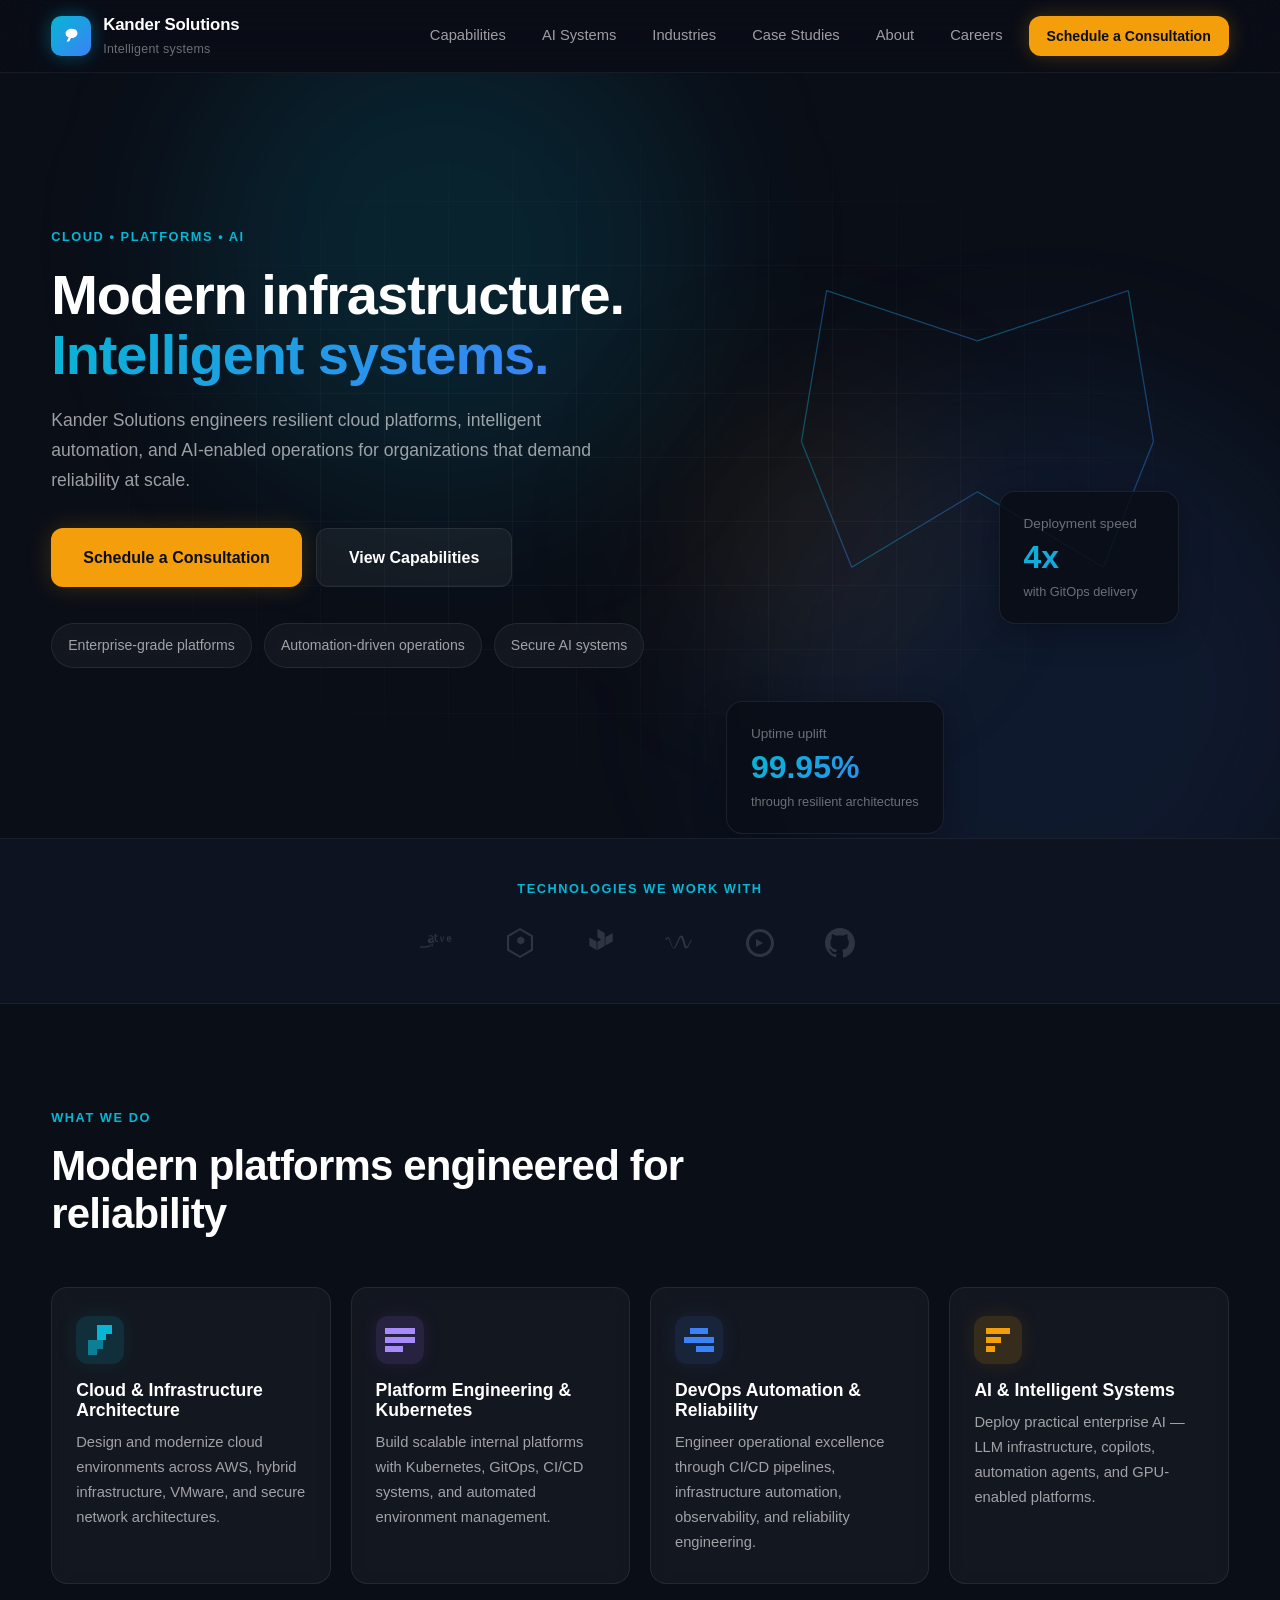
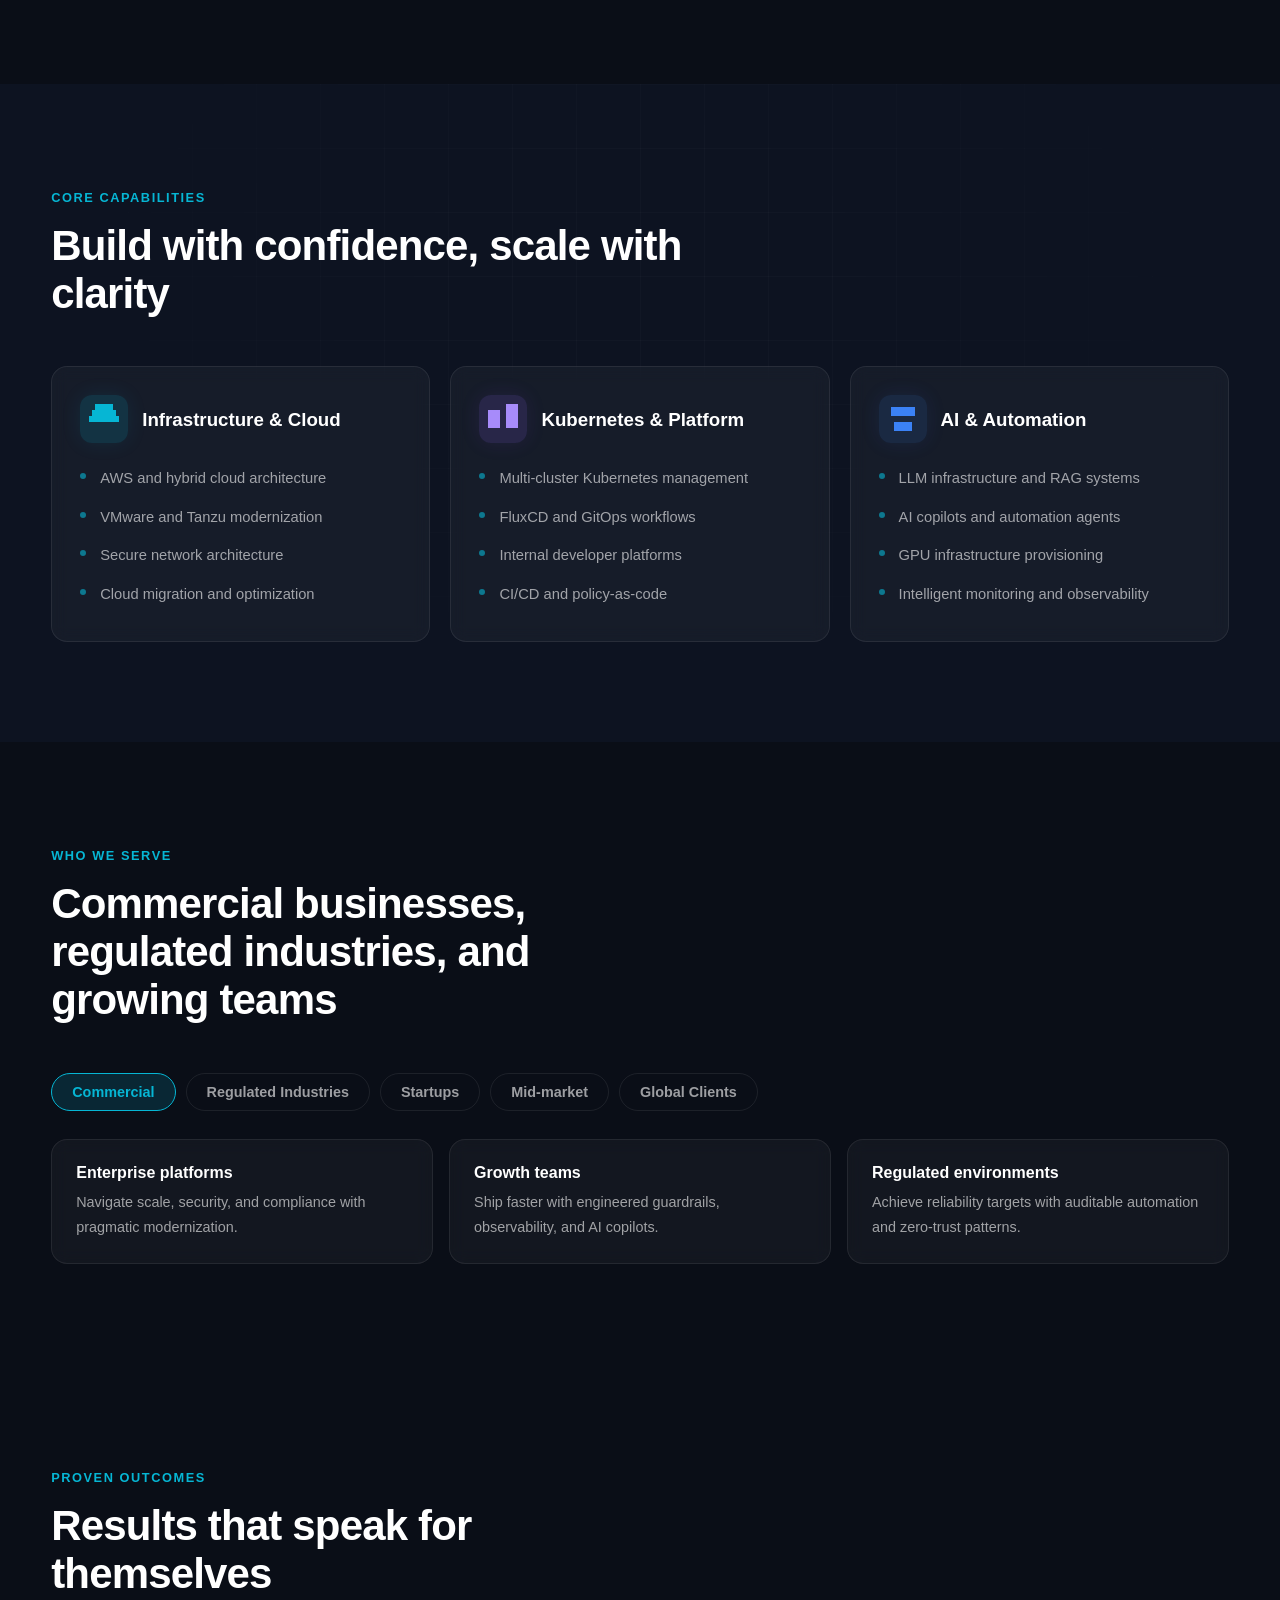
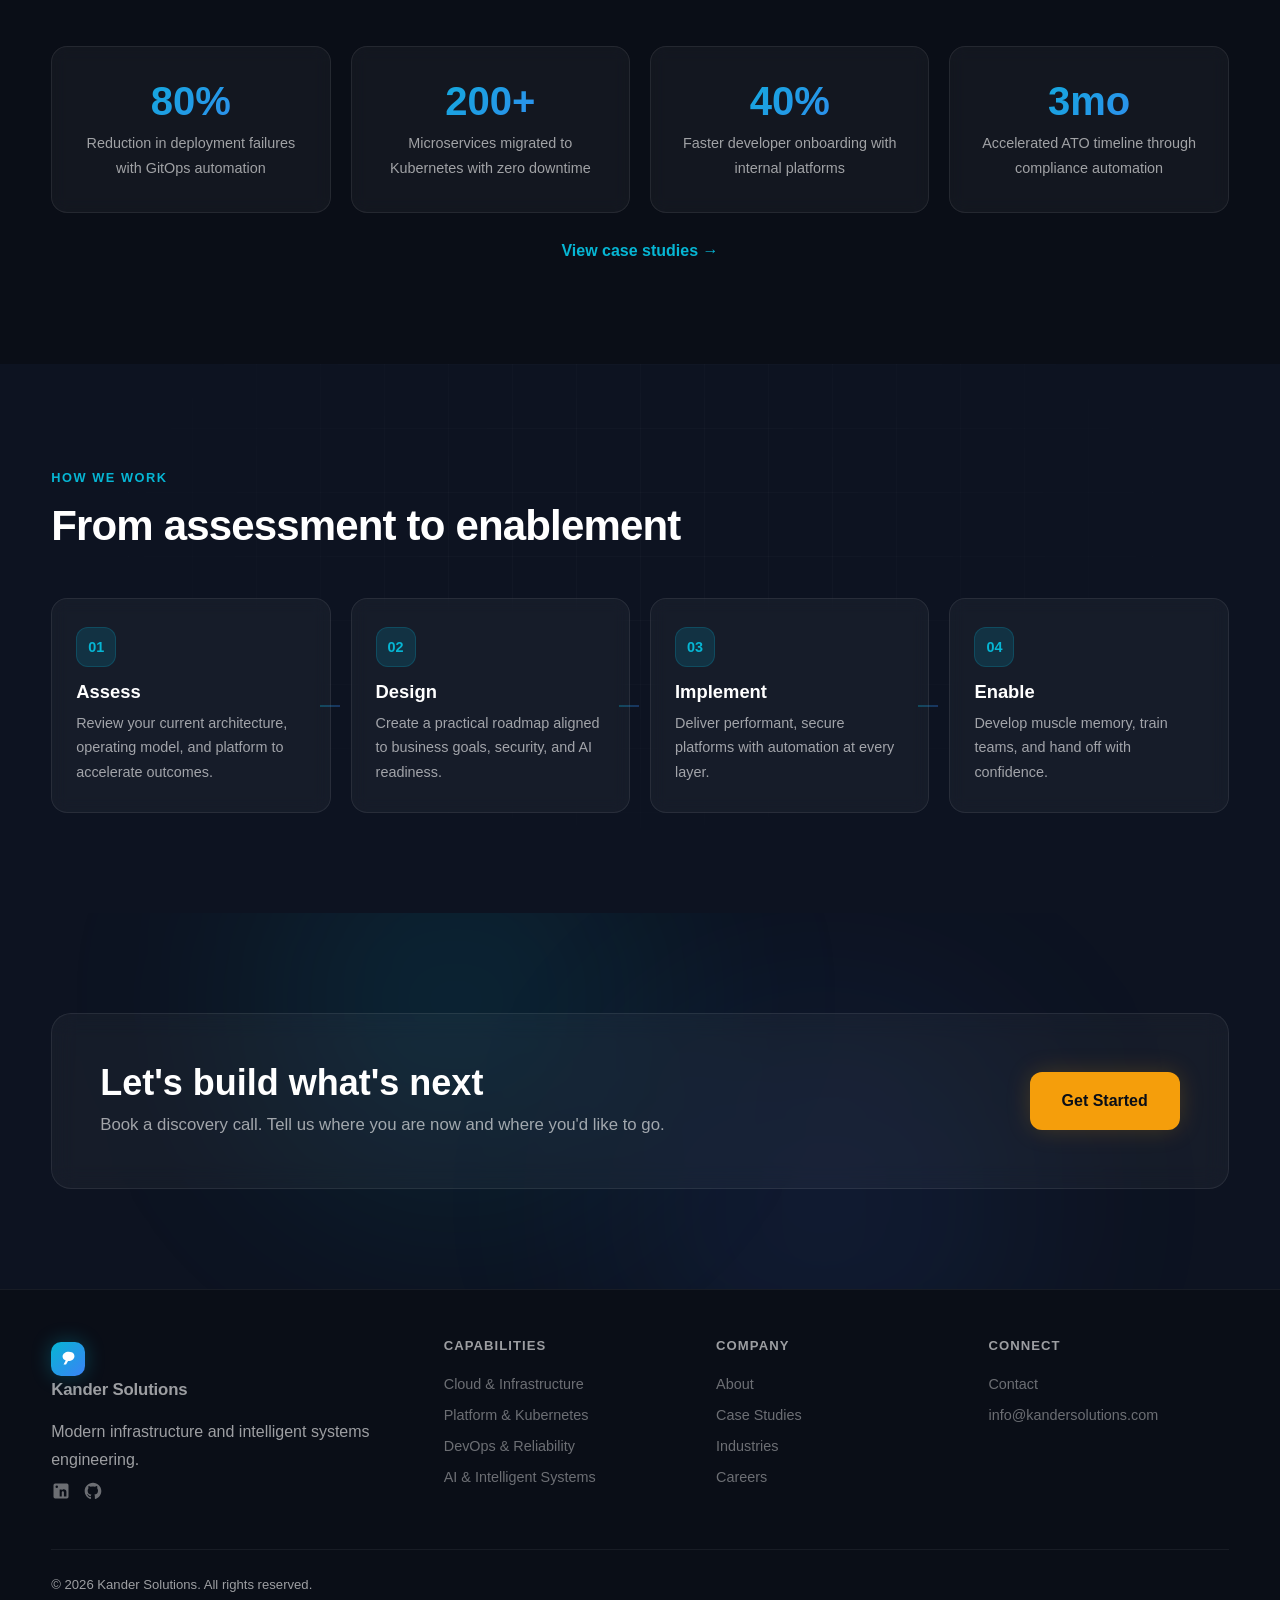
==== commit 8e581451: "Rebuild site as 8-page premium consulting presence Expand from 4-page static site to full 8-page bui" ====
--- a/index.html
+++ b/index.html
@@ -3,18 +3,32 @@
 <head>
   <meta charset="UTF-8">
   <meta name="viewport" content="width=device-width, initial-scale=1.0">
-  <title>Kander Solutions | Modern Infrastructure & AI-Forward Delivery</title>
-  <link rel="preconnect" href="https://fonts.googleapis.com">
+  <meta http-equiv="X-Content-Type-Options" content="nosniff">
+  <meta name="referrer" content="strict-origin-when-cross-origin">
+  <meta http-equiv="Content-Security-Policy" content="default-src 'self'; style-src 'self' https://fonts.googleapis.com 'unsafe-inline'; font-src https://fonts.gstatic.com; img-src 'self' data:; script-src 'self' 'unsafe-inline'; connect-src 'self'; frame-ancestors 'none'; base-uri 'self'; form-action 'self';">
+  <meta http-equiv="Permissions-Policy" content="camera=(), microphone=(), geolocation=(), payment=()">
+  <title>Kander Solutions | Modern Infrastructure &amp; Intelligent Systems</title>
+  <meta name="description" content="Kander Solutions engineers resilient cloud platforms, intelligent automation, and AI-enabled operations for organizations that demand reliability at scale.">
+  <link rel="icon" href="data:image/svg+xml,<svg xmlns='http://www.w3.org/2000/svg' viewBox='0 0 32 32'><rect rx='8' width='32' height='32' fill='%230ea5e9'/><text x='7' y='24' font-size='22' font-weight='bold' fill='white'>K</text></svg>">
+  <meta property="og:title" content="Kander Solutions | Modern Infrastructure &amp; Intelligent Systems">
+  <meta property="og:description" content="Kander Solutions engineers resilient cloud platforms, intelligent automation, and AI-enabled operations for organizations that demand reliability at scale.">
+  <meta property="og:type" content="website">
+  <meta property="og:url" content="https://kandersolutions.com">
+  <meta property="og:site_name" content="Kander Solutions">
+  <meta name="twitter:card" content="summary">
+  <meta name="twitter:title" content="Kander Solutions | Modern Infrastructure &amp; Intelligent Systems">
+  <meta name="twitter:description" content="Kander Solutions engineers resilient cloud platforms, intelligent automation, and AI-enabled operations for organizations that demand reliability at scale.">
+  <link rel="preconnect" href="https://fonts.googleapis.com" crossorigin>
   <link rel="preconnect" href="https://fonts.gstatic.com" crossorigin>
-  <link href="https://fonts.googleapis.com/css2?family=Manrope:wght@400;500;600;700&family=Space+Grotesk:wght@500;700&display=swap" rel="stylesheet">
+  <link href="https://fonts.googleapis.com/css2?family=Inter:wght@400;500;600;700&family=Space+Grotesk:wght@500;600;700&display=swap" rel="stylesheet">
   <link rel="stylesheet" href="styles.css">
 </head>
 <body>
-  <header class="hero">
-    <div class="hero__overlay"></div>
+
+  <nav class="site-nav">
     <div class="container">
       <div class="topbar">
-        <a href="index.html" class="brand">
+        <a href="#" class="brand">
           <div class="brand__mark">
             <span class="brand__mark-glow"></span>
             <svg viewBox="0 0 32 32" aria-hidden="true">
@@ -23,48 +37,82 @@
           </div>
           <div class="brand__text">
             <span class="brand__name">Kander Solutions</span>
-            <span class="brand__tagline">AI-forward delivery</span>
+            <span class="brand__tagline">Intelligent systems</span>
           </div>
         </a>
         <nav class="nav">
-          <a href="services.html">Services</a>
+          <a href="capabilities.html">Capabilities</a>
+          <a href="ai-systems.html">AI Systems</a>
+          <a href="industries.html">Industries</a>
+          <a href="case-studies.html">Case Studies</a>
           <a href="about.html">About</a>
-          <a href="contact.html">Contact</a>
-          <a class="nav__btn ghost" href="services.html">Explore Services</a>
+          <a href="careers.html">Careers</a>
           <a class="nav__btn primary" href="contact.html">Schedule a Consultation</a>
         </nav>
         <button class="menu-button" aria-label="Open navigation">
           <span></span><span></span><span></span>
         </button>
       </div>
+    </div>
+  </nav>
+
+  <header class="hero">
+    <div class="hero__orbs">
+      <div class="hero__orb hero__orb--cyan"></div>
+      <div class="hero__orb hero__orb--blue"></div>
+      <div class="hero__orb hero__orb--amber"></div>
+    </div>
+    <div class="hero__grid-bg"></div>
+    <div class="container">
       <div class="hero__content">
         <div class="hero__text">
-          <p class="eyebrow">Cloud &bull; AI &bull; Automation</p>
-          <h1>Modern infrastructure.<br><span>AI-forward delivery.</span></h1>
-          <p class="lede">
-            Kander Solutions helps organizations design, automate, secure, and scale modern platforms across cloud,
-            Kubernetes, virtualization, GitOps, and AI-enabled operations.
-          </p>
+          <span class="eyebrow">Cloud &bull; Platforms &bull; AI</span>
+          <h1>Modern infrastructure.<br><span>Intelligent systems.</span></h1>
+          <p class="lede">Kander Solutions engineers resilient cloud platforms, intelligent automation, and AI-enabled operations for organizations that demand reliability at scale.</p>
           <div class="hero__actions">
-            <a class="btn primary" href="contact.html">Schedule a Consultation</a>
-            <a class="btn ghost" href="services.html">Explore Services</a>
-          </div>
-          <div class="hero__meta">
-            <div class="meta-pill">Platform reliability</div>
-            <div class="meta-pill">Security-first automation</div>
-            <div class="meta-pill">AI-assisted operations</div>
+            <a class="btn primary large" href="contact.html">Schedule a Consultation</a>
+            <a class="btn ghost large" href="capabilities.html">View Capabilities</a>
+          </div>
+          <div class="hero__trust">
+            <div class="trust-pill">Enterprise-grade platforms</div>
+            <div class="trust-pill">Automation-driven operations</div>
+            <div class="trust-pill">Secure AI systems</div>
           </div>
         </div>
         <div class="hero__visual">
-          <div class="city-glow">
-            <div class="city-grid"></div>
+          <div class="hero-nodes">
+            <svg viewBox="0 0 400 400" fill="none" xmlns="http://www.w3.org/2000/svg">
+              <line x1="80" y1="80" x2="200" y2="120" stroke="url(#line-grad)" stroke-width="1" class="node-line"/>
+              <line x1="200" y1="120" x2="320" y2="80" stroke="url(#line-grad)" stroke-width="1" class="node-line"/>
+              <line x1="200" y1="120" x2="200" y2="240" stroke="url(#line-grad)" stroke-width="1" class="node-line"/>
+              <line x1="200" y1="240" x2="100" y2="300" stroke="url(#line-grad)" stroke-width="1" class="node-line"/>
+              <line x1="200" y1="240" x2="300" y2="300" stroke="url(#line-grad)" stroke-width="1" class="node-line"/>
+              <line x1="80" y1="80" x2="60" y2="200" stroke="url(#line-grad)" stroke-width="1" class="node-line"/>
+              <line x1="320" y1="80" x2="340" y2="200" stroke="url(#line-grad)" stroke-width="1" class="node-line"/>
+              <line x1="60" y1="200" x2="100" y2="300" stroke="url(#line-grad)" stroke-width="1" class="node-line"/>
+              <line x1="340" y1="200" x2="300" y2="300" stroke="url(#line-grad)" stroke-width="1" class="node-line"/>
+              <circle cx="200" cy="120" r="8" class="node-dot node-dot--primary"/>
+              <circle cx="80" cy="80" r="5" class="node-dot"/>
+              <circle cx="320" cy="80" r="5" class="node-dot"/>
+              <circle cx="200" cy="240" r="7" class="node-dot node-dot--primary"/>
+              <circle cx="60" cy="200" r="4" class="node-dot"/>
+              <circle cx="340" cy="200" r="4" class="node-dot"/>
+              <circle cx="100" cy="300" r="5" class="node-dot"/>
+              <circle cx="300" cy="300" r="5" class="node-dot"/>
+              <defs>
+                <linearGradient id="line-grad" x1="0%" y1="0%" x2="100%" y2="0%">
+                  <stop offset="0%" stop-color="#06b6d4" stop-opacity="0.4"/>
+                  <stop offset="100%" stop-color="#3b82f6" stop-opacity="0.4"/>
+                </linearGradient>
+              </defs>
+            </svg>
           </div>
           <div class="stat-card">
             <p>Uptime uplift</p>
             <h3>99.95%</h3>
             <small>through resilient architectures</small>
           </div>
-          <div class="stat-card alt">
+          <div class="stat-card">
             <p>Deployment speed</p>
             <h3>4x</h3>
             <small>with GitOps delivery</small>
@@ -74,115 +122,122 @@
     </div>
   </header>
 
+  <section class="logo-strip">
+    <div class="container">
+      <span class="eyebrow" style="display:block;text-align:center;margin-bottom:24px;">Technologies we work with</span>
+      <div class="logo-strip__logos">
+        <svg viewBox="0 0 40 40" fill="currentColor"><path d="M13.7 17.4c0 .5.1.8.2 1 .1.3.3.5.5.8l-.8.7c-.2.1-.3.2-.5 0-.2-.3-.4-.5-.6-.8-.5.6-1.2 1-2.2 1-1.5 0-2.4-1-2.4-2.2 0-1 .5-1.8 1.4-2.2.9-.4 2.1-.5 3.1-.5v-.2c0-.5-.1-1-.4-1.3-.3-.3-.8-.5-1.4-.5-.6 0-1.2.1-1.7.4l-.3-.8c.7-.4 1.4-.5 2.2-.5 1.7 0 2.6.9 2.6 2.7v2.4zm-1.3-.8v-.3c-1 0-2.1.2-2.1 1.3 0 .7.4 1 .8 1 .6 0 1-.4 1.2-.8l.1-.2zm5.5 2.1c-.2.1-.5.2-.9.2-1.4 0-2.2-.8-2.2-2.2v-3.3h-.9v-1h.9V11l1.2-.3v1.7h1.9v1h-1.9v3.1c0 .8.3 1.2.9 1.2.3 0 .6-.1.8-.2l.2 1zm6.6-5.3l-2 5.3h-1l-1.7-5.3h1.2l1 3.5.2.8.2-.8 1-3.5h1.1zm3.4 3.1c.1.7.6 1.3 1.5 1.3.6 0 1-.2 1.4-.3l.2.9c-.5.3-1.1.4-1.7.4-1.7 0-2.7-1.1-2.7-2.7 0-1.5.9-2.8 2.5-2.8 1.5 0 2.2 1.2 2.2 2.5v.7h-3.4zm2.3-.9c0-.6-.3-1.3-1.1-1.3-.8 0-1.1.7-1.2 1.3h2.3zM11.5 22.6c-2 1.5-4.8 2.2-7.3 2.2-3.5 0-6.6-1.3-8.9-3.4-.2-.2 0-.4.2-.3 2.6 1.5 5.6 2.3 8.8 2.3 2.2 0 4.5-.5 6.7-1.4.3-.1.6.2.3.4l.2.2zm.9-1c-.3-.3-1.7-.2-2.4-.1-.2 0-.2-.2-.1-.3 1.2-.8 3-.6 3.2-.3.2.3-.1 2.3-1.1 3.3-.2.1-.3.1-.3-.1.3-.7.8-2.2.7-2.5z"/></svg>
+        <svg viewBox="0 0 40 40" fill="currentColor"><path d="M20 5l13 7.5v15L20 35 7 27.5v-15L20 5zm0 2.2L9.1 13.7v12.6L20 32.8l10.9-6.5V13.7L20 7.2zm.8 6.2l3.5 2v4.2l-3.5 2-3.5-2v-4.2l3.5-2z"/></svg>
+        <svg viewBox="0 0 40 40" fill="currentColor"><path d="M25.4 14.2v8.4l7.3-4.2v-8.4l-7.3 4.2zm-8 4.6v8.4l7.3-4.2v-8.4l-7.3 4.2zm0-13v8.4l7.3 4.2V10l-7.3-4.2zM9.3 22.8v-8.4l7.3 4.2v8.4l-7.3-4.2z"/></svg>
+        <svg viewBox="0 0 40 40" fill="currentColor"><path d="M5 16.5c.7-1.6 2.1-2.5 3-2.5.8 0 1.3.6 1.6 1.5l3.2 8.8c.2.5.4.8.7.8.4 0 .7-.4 1.1-1.2l4.5-9.6c.5-1 1.2-1.8 2.3-1.8 1 0 1.7.7 2 1.8l2.6 8.5c.2.6.4.9.7.9.4 0 .8-.5 1.3-1.4l2.5-4.8c.3-.5.5-.7.7-.7.2 0 .4.2.4.5 0 .2-.1.5-.3.9l-2.8 5.4c-.6 1.1-1.3 1.9-2.3 1.9s-1.6-.7-2-1.9l-2.5-8c-.2-.6-.4-1-.8-1-.4 0-.7.4-1 1.1l-4 8.4c-.5 1.1-1.2 1.5-2 1.5-.9 0-1.5-.6-1.9-1.8L8.8 16c-.2-.5-.4-.7-.7-.7-.3 0-.7.5-1.2 1.3L5 16.5z"/></svg>
+        <svg viewBox="0 0 40 40" fill="currentColor"><path d="M20 6c-7.7 0-14 6.3-14 14s6.3 14 14 14 14-6.3 14-14S27.7 6 20 6zm0 3c6.1 0 11 4.9 11 11s-4.9 11-11 11S9 26.1 9 20 13.9 9 20 9zm-4 7v8l7-4-7-4z"/></svg>
+        <svg viewBox="0 0 40 40" fill="currentColor"><path d="M20 5C11.7 5 5 11.7 5 20c0 6.6 4.3 12.3 10.3 14.3.8.1 1-.3 1-.7v-2.7c-4.2.9-5-1.8-5-1.8-.7-1.7-1.7-2.2-1.7-2.2-1.3-.9.1-.9.1-.9 1.5.1 2.3 1.5 2.3 1.5 1.3 2.3 3.5 1.6 4.3 1.2.1-1 .5-1.6.9-2-3.3-.4-6.8-1.7-6.8-7.4 0-1.6.6-3 1.5-4-.2-.4-.7-1.9.1-4 0 0 1.3-.4 4 1.5 1.2-.3 2.4-.5 3.6-.5s2.5.2 3.6.5c2.8-1.9 4-1.5 4-1.5.8 2.1.3 3.6.1 4 1 1 1.5 2.4 1.5 4 0 5.8-3.5 7-6.8 7.4.5.5 1 1.4 1 2.8v4.2c0 .4.3.9 1 .7C30.7 32.3 35 26.6 35 20c0-8.3-6.7-15-15-15z"/></svg>
+      </div>
+    </div>
+  </section>
+
   <main>
-    <section id="what-we-do" class="section">
+    <section id="what-we-do" class="section section--dark">
       <div class="container">
         <div class="section__head">
-          <div class="section__title">
-            <span class="eyebrow dark">What we do</span>
-            <h2>AI-ready platforms built for delivery</h2>
-          </div>
+          <span class="eyebrow">What we do</span>
+          <h2>Modern platforms engineered for reliability</h2>
         </div>
         <div class="card-grid">
-          <a href="services.html#cloud-platform" class="card">
-            <div class="icon bubble">
-              <span class="dot"></span>
-              <svg viewBox="0 0 32 32"><path d="M14 6h10v6h-4v4h-6z" fill="currentColor"/><path d="M8 16h10v6h-4v4H8z" fill="currentColor" opacity=".7"/></svg>
-            </div>
-            <h3>Cloud & Platform Engineering</h3>
-            <p>Build and optimize modern platforms for reliability, control, and governance.</p>
+          <a href="capabilities.html#cloud-infra" class="card card--cyan animate-in">
+            <div class="icon-box icon-box--cyan">
+              <svg viewBox="0 0 32 32"><path d="M14 6h10v6h-4v4h-6z" fill="currentColor"/><path d="M8 16h10v6h-4v4H8z" fill="currentColor" opacity=".6"/></svg>
+            </div>
+            <h3>Cloud &amp; Infrastructure Architecture</h3>
+            <p>Design and modernize cloud environments across AWS, hybrid infrastructure, VMware, and secure network architectures.</p>
           </a>
-          <a href="services.html#devops-gitops" class="card">
-            <div class="icon bubble purple">
-              <span class="dot"></span>
+          <a href="capabilities.html#platform-k8s" class="card card--purple animate-in animate-in-delay-1">
+            <div class="icon-box icon-box--purple">
               <svg viewBox="0 0 32 32"><path d="M6 8h20v4H6zM6 14h20v4H6zM6 20h12v4H6z" fill="currentColor"/></svg>
             </div>
-            <h3>DevOps & GitOps Delivery</h3>
-            <p>Turn manual work into consistent, scalable delivery through pipelines and policy.</p>
+            <h3>Platform Engineering &amp; Kubernetes</h3>
+            <p>Build scalable internal platforms with Kubernetes, GitOps, CI/CD systems, and automated environment management.</p>
           </a>
-          <a href="services.html#ai-solutions" class="card">
-            <div class="icon bubble teal">
-              <span class="dot"></span>
+          <a href="capabilities.html#devops-reliability" class="card card--blue animate-in animate-in-delay-2">
+            <div class="icon-box icon-box--blue">
               <svg viewBox="0 0 32 32"><path d="M10 8h12v4H10zM6 14h20v4H6zM14 20h12v4H14z" fill="currentColor"/></svg>
             </div>
-            <h3>AI Solutions & Intelligent Automation</h3>
-            <p>Apply AI where it matters&mdash;boost quality, lower toil, and unlock velocity.</p>
+            <h3>DevOps Automation &amp; Reliability</h3>
+            <p>Engineer operational excellence through CI/CD pipelines, infrastructure automation, observability, and reliability engineering.</p>
           </a>
-          <a href="services.html#strategic-advisory" class="card">
-            <div class="icon bubble navy">
-              <span class="dot"></span>
+          <a href="capabilities.html#ai-systems" class="card card--amber animate-in animate-in-delay-3">
+            <div class="icon-box icon-box--amber">
               <svg viewBox="0 0 32 32"><path d="M8 8h16v4H8zM8 14h10v4H8zM8 20h6v4H8z" fill="currentColor"/></svg>
             </div>
-            <h3>Strategic Advisory</h3>
-            <p>Cut through complexity with roadmaps, operating models, and actionable insights.</p>
+            <h3>AI &amp; Intelligent Systems</h3>
+            <p>Deploy practical enterprise AI &mdash; LLM infrastructure, copilots, automation agents, and GPU-enabled platforms.</p>
           </a>
         </div>
       </div>
     </section>
 
-    <section id="core-capabilities" class="section muted">
+    <section id="core-capabilities" class="section section--darker section--grid-bg">
       <div class="container">
         <div class="section__head">
-          <div class="section__title">
-            <span class="eyebrow dark">Core capabilities</span>
-            <h2>Build with confidence, scale with clarity</h2>
-          </div>
+          <span class="eyebrow">Core capabilities</span>
+          <h2>Build with confidence, scale with clarity</h2>
         </div>
         <div class="capability-grid">
           <article class="capability">
             <div class="capability__header">
-              <div class="icon pill">
+              <div class="icon-box icon-box--cyan">
                 <svg viewBox="0 0 32 32"><path d="M6 14h20v4H6zM8 10h16v4H8zM10 6h12v4H10z" fill="currentColor"/></svg>
               </div>
-              <h3>Infrastructure Automation</h3>
+              <h3>Infrastructure &amp; Cloud</h3>
             </div>
             <ul>
-              <li>Infrastructure design and optimization</li>
-              <li>GitOps operating models and guardrails</li>
-              <li>AI-driven runbooks and self-healing</li>
+              <li>AWS and hybrid cloud architecture</li>
+              <li>VMware and Tanzu modernization</li>
+              <li>Secure network architecture</li>
+              <li>Cloud migration and optimization</li>
             </ul>
           </article>
           <article class="capability">
             <div class="capability__header">
-              <div class="icon pill purple">
+              <div class="icon-box icon-box--purple">
                 <svg viewBox="0 0 32 32"><path d="M6 10h8v12H6zM18 6h8v16h-8z" fill="currentColor"/></svg>
               </div>
-              <h3>Kubernetes & Containers</h3>
+              <h3>Kubernetes &amp; Platform</h3>
             </div>
             <ul>
-              <li>Secure platform patterns and landing zones</li>
-              <li>Multi-cluster delivery and release automation</li>
-              <li>Resilience, cost, and performance governance</li>
+              <li>Multi-cluster Kubernetes management</li>
+              <li>FluxCD and GitOps workflows</li>
+              <li>Internal developer platforms</li>
+              <li>CI/CD and policy-as-code</li>
             </ul>
           </article>
           <article class="capability">
             <div class="capability__header">
-              <div class="icon pill teal">
+              <div class="icon-box icon-box--blue">
                 <svg viewBox="0 0 32 32"><path d="M8 8h16v6H8zM10 18h12v6H10z" fill="currentColor"/></svg>
               </div>
-              <h3>AI Readiness</h3>
+              <h3>AI &amp; Automation</h3>
             </div>
             <ul>
-              <li>Operational AI patterns and observability</li>
-              <li>Targeted automation across the stack</li>
-              <li>Change management and team enablement</li>
+              <li>LLM infrastructure and RAG systems</li>
+              <li>AI copilots and automation agents</li>
+              <li>GPU infrastructure provisioning</li>
+              <li>Intelligent monitoring and observability</li>
             </ul>
           </article>
         </div>
       </div>
     </section>
 
-    <section id="who-we-serve" class="section">
+    <section id="who-we-serve" class="section section--dark">
       <div class="container">
         <div class="section__head">
-          <div class="section__title">
-            <span class="eyebrow dark">Who we serve</span>
-            <h2>Commercial businesses, federal organizations, and growing teams</h2>
-          </div>
+          <span class="eyebrow">Who we serve</span>
+          <h2>Commercial businesses, regulated industries, and growing teams</h2>
         </div>
         <div class="pill-row">
           <button class="pill-btn active" data-audience="commercial">Commercial</button>
-          <button class="pill-btn" data-audience="federal">Federal</button>
+          <button class="pill-btn" data-audience="regulated">Regulated Industries</button>
           <button class="pill-btn" data-audience="startups">Startups</button>
           <button class="pill-btn" data-audience="mid-market">Mid-market</button>
           <button class="pill-btn" data-audience="global">Global Clients</button>
@@ -201,18 +256,18 @@
             <p>Achieve reliability targets with auditable automation and zero-trust patterns.</p>
           </div>
         </div>
-        <div class="audience-cards hidden" id="audience-federal">
-          <div class="audience-card">
-            <h4>FedRAMP & compliance</h4>
-            <p>Build compliant cloud environments that meet federal security standards.</p>
+        <div class="audience-cards hidden" id="audience-regulated">
+          <div class="audience-card">
+            <h4>Compliance frameworks</h4>
+            <p>Build compliant cloud environments meeting FedRAMP, HIPAA, SOC2, and other regulatory standards.</p>
           </div>
           <div class="audience-card">
             <h4>Mission-critical systems</h4>
-            <p>Deliver resilient platforms for agencies that can't afford downtime.</p>
+            <p>Deliver resilient platforms for organizations in healthcare, finance, and government that cannot afford downtime.</p>
           </div>
           <div class="audience-card">
             <h4>Authority to Operate</h4>
-            <p>Accelerate ATO timelines with automated compliance and documentation.</p>
+            <p>Accelerate ATO timelines with automated compliance, continuous monitoring, and documentation.</p>
           </div>
         </div>
         <div class="audience-cards hidden" id="audience-startups">
@@ -260,14 +315,39 @@
       </div>
     </section>
 
-    <section class="section dark">
-      <div class="cityline"></div>
-      <div class="container">
-        <div class="section__head" style="position:relative;z-index:1;">
-          <div class="section__title">
-            <span class="eyebrow">How we work</span>
-            <h2 style="color:var(--white);">From assessment to enablement</h2>
-          </div>
+    <section class="section section--dark">
+      <div class="container">
+        <div class="section__head">
+          <span class="eyebrow">Proven outcomes</span>
+          <h2>Results that speak for themselves</h2>
+        </div>
+        <div class="metrics-grid">
+          <div class="metric-card animate-in">
+            <div class="metric-number">80%</div>
+            <p>Reduction in deployment failures with GitOps automation</p>
+          </div>
+          <div class="metric-card animate-in animate-in-delay-1">
+            <div class="metric-number">200+</div>
+            <p>Microservices migrated to Kubernetes with zero downtime</p>
+          </div>
+          <div class="metric-card animate-in animate-in-delay-2">
+            <div class="metric-number">40%</div>
+            <p>Faster developer onboarding with internal platforms</p>
+          </div>
+          <div class="metric-card animate-in animate-in-delay-3">
+            <div class="metric-number">3mo</div>
+            <p>Accelerated ATO timeline through compliance automation</p>
+          </div>
+        </div>
+        <p style="text-align:center;margin-top:24px;"><a href="case-studies.html" style="color:var(--cyan);font-weight:600;">View case studies &rarr;</a></p>
+      </div>
+    </section>
+
+    <section id="how-we-work" class="section section--darker section--grid-bg">
+      <div class="container">
+        <div class="section__head">
+          <span class="eyebrow">How we work</span>
+          <h2>From assessment to enablement</h2>
         </div>
         <div class="process">
           <div class="process__item">
@@ -291,8 +371,15 @@
             <p>Develop muscle memory, train teams, and hand off with confidence.</p>
           </div>
         </div>
-        <div id="cta" class="cta">
-          <div class="cta__content">
+      </div>
+    </section>
+
+    <section class="cta-banner">
+      <div class="cta-banner__orb cta-banner__orb--1"></div>
+      <div class="cta-banner__orb cta-banner__orb--2"></div>
+      <div class="container">
+        <div class="cta-box">
+          <div>
             <h2>Let's build what's next</h2>
             <p>Book a discovery call. Tell us where you are now and where you'd like to go.</p>
           </div>
@@ -304,8 +391,8 @@
 
   <footer class="footer">
     <div class="container">
-      <div class="footer__brand">
-        <a href="index.html" class="brand small">
+      <div class="footer__column">
+        <a href="#" class="brand small">
           <div class="brand__mark small">
             <span class="brand__mark-glow"></span>
             <svg viewBox="0 0 32 32" aria-hidden="true">
@@ -314,47 +401,85 @@
           </div>
           <div>
             <p class="brand__name">Kander Solutions</p>
-            <p class="muted-text">Modern infrastructure and AI delivery partners.</p>
           </div>
         </a>
-      </div>
-      <div class="footer__links">
-        <a href="services.html">Services</a>
+        <p class="muted-text" style="margin-top:10px;">Modern infrastructure and intelligent systems engineering.</p>
+        <div class="social-icons">
+          <a href="#" aria-label="LinkedIn"><svg viewBox="0 0 24 24" fill="currentColor"><path d="M19 3a2 2 0 012 2v14a2 2 0 01-2 2H5a2 2 0 01-2-2V5a2 2 0 012-2h14m-.5 15.5v-5.3a3.3 3.3 0 00-3.3-3.3c-.8 0-1.8.5-2.3 1.3v-1.1h-2.5v8.4h2.5v-4.9c0-.7.6-1.3 1.3-1.3a1.3 1.3 0 011.3 1.3v4.9h2.5M6.9 8.5a1.5 1.5 0 001.5-1.5A1.5 1.5 0 006.9 5.5a1.5 1.5 0 00-1.5 1.5 1.5 1.5 0 001.5 1.5m1.2 10h-2.5V10h2.5v8.5z"/></svg></a>
+          <a href="#" aria-label="GitHub"><svg viewBox="0 0 24 24" fill="currentColor"><path d="M12 2C6.5 2 2 6.5 2 12c0 4.4 2.9 8.2 6.8 9.5.5.1.7-.2.7-.5v-2c-2.8.6-3.3-1.2-3.3-1.2-.5-1.1-1.1-1.4-1.1-1.4-.9-.6.1-.6.1-.6 1 .1 1.5 1 1.5 1 .9 1.5 2.3 1.1 2.8.8.1-.7.3-1.1.6-1.3-2.2-.3-4.5-1.1-4.5-5 0-1.1.4-2 1-2.7-.1-.2-.4-1.3.1-2.6 0 0 .8-.3 2.7 1 .8-.2 1.6-.3 2.4-.3s1.6.1 2.4.3c1.8-1.3 2.7-1 2.7-1 .5 1.4.2 2.4.1 2.6.6.7 1 1.6 1 2.7 0 3.9-2.3 4.7-4.5 5 .4.3.7.9.7 1.9v2.8c0 .3.2.6.7.5C19.1 20.2 22 16.4 22 12c0-5.5-4.5-10-10-10z"/></svg></a>
+        </div>
+      </div>
+      <div class="footer__column">
+        <h5>Capabilities</h5>
+        <a href="capabilities.html#cloud-infra">Cloud &amp; Infrastructure</a>
+        <a href="capabilities.html#platform-k8s">Platform &amp; Kubernetes</a>
+        <a href="capabilities.html#devops-reliability">DevOps &amp; Reliability</a>
+        <a href="capabilities.html#ai-systems">AI &amp; Intelligent Systems</a>
+      </div>
+      <div class="footer__column">
+        <h5>Company</h5>
         <a href="about.html">About</a>
+        <a href="case-studies.html">Case Studies</a>
+        <a href="industries.html">Industries</a>
+        <a href="careers.html">Careers</a>
+      </div>
+      <div class="footer__column">
+        <h5>Connect</h5>
         <a href="contact.html">Contact</a>
-      </div>
-      <div class="footer__meta">
+        <a id="footer-email" href="#">info@kandersolutions.com</a>
+      </div>
+      <div class="footer__bottom">
         <p>&copy; 2026 Kander Solutions. All rights reserved.</p>
       </div>
     </div>
   </footer>
 
   <script>
-    const menuButton = document.querySelector('.menu-button');
-    const nav = document.querySelector('.nav');
-    menuButton.addEventListener('click', () => {
+    var menuButton = document.querySelector('.menu-button');
+    var nav = document.querySelector('.nav');
+    menuButton.addEventListener('click', function() {
       nav.classList.toggle('open');
       menuButton.classList.toggle('open');
     });
 
-    const audienceData = {
+    var audienceData = {
       commercial: 'audience-commercial',
-      federal: 'audience-federal',
+      regulated: 'audience-regulated',
       startups: 'audience-startups',
       'mid-market': 'audience-mid-market',
       global: 'audience-global'
     };
 
-    document.querySelectorAll('.pill-btn').forEach(button => {
-      button.addEventListener('click', () => {
-        document.querySelectorAll('.pill-btn').forEach(btn => btn.classList.remove('active'));
+    document.querySelectorAll('.pill-btn').forEach(function(button) {
+      button.addEventListener('click', function() {
+        document.querySelectorAll('.pill-btn').forEach(function(btn) {
+          btn.classList.remove('active');
+        });
         button.classList.add('active');
-        Object.values(audienceData).forEach(id => {
+        Object.values(audienceData).forEach(function(id) {
           document.getElementById(id).classList.add('hidden');
         });
-        const target = audienceData[button.dataset.audience];
+        var target = audienceData[button.dataset.audience];
         if (target) document.getElementById(target).classList.remove('hidden');
       });
+    });
+
+    (function() {
+      var u = 'info'; var d = 'kandersolutions.com';
+      var el = document.getElementById('footer-email');
+      if (el) { el.href = 'mailto:' + u + '@' + d; el.textContent = u + '@' + d; }
+    })();
+
+    var observer = new IntersectionObserver(function(entries) {
+      entries.forEach(function(entry) {
+        if (entry.isIntersecting) {
+          entry.target.classList.add('is-visible');
+          observer.unobserve(entry.target);
+        }
+      });
+    }, { threshold: 0.1 });
+    document.querySelectorAll('.animate-in').forEach(function(el) {
+      observer.observe(el);
     });
   </script>
 </body>
--- a/styles.css
+++ b/styles.css
@@ -1,17 +1,33 @@
+/* ═══════════════════════════════════════════════════════
+   Kander Solutions — Dark Tech Aesthetic
+   ═══════════════════════════════════════════════════════ */
+
 :root {
-  --blue-900: #0a2141;
-  --blue-800: #0f2f5c;
-  --blue-700: #114184;
-  --blue-600: #1f5ca7;
-  --blue-200: #c7d8f2;
-  --slate-900: #0e1726;
-  --slate-700: #1c2b40;
-  --slate-100: #eef3fb;
+  --bg-primary: #0a0e17;
+  --bg-secondary: #0d1321;
+  --bg-tertiary: #111827;
+  --bg-card: rgba(255, 255, 255, 0.03);
+  --border-subtle: rgba(255, 255, 255, 0.06);
+  --border-card: rgba(255, 255, 255, 0.08);
+  --border-hover: rgba(255, 255, 255, 0.14);
+  --cyan: #06b6d4;
+  --cyan-dim: rgba(6, 182, 212, 0.15);
+  --blue: #3b82f6;
+  --blue-dim: rgba(59, 130, 246, 0.12);
+  --amber: #f59e0b;
+  --amber-dim: rgba(245, 158, 11, 0.15);
   --white: #ffffff;
-  --amber: #f5a126;
-  --teal: #3ac6b2;
-  --purple: #8c7bff;
-  --shadow: 0 18px 45px rgba(13, 35, 66, 0.2);
+  --text-primary: rgba(255, 255, 255, 0.92);
+  --text-secondary: rgba(255, 255, 255, 0.6);
+  --text-muted: rgba(255, 255, 255, 0.4);
+  --shadow-lg: 0 24px 48px rgba(0, 0, 0, 0.4);
+  --shadow-card: 0 8px 32px rgba(0, 0, 0, 0.3);
+  --glass-bg: rgba(255, 255, 255, 0.04);
+  --glass-border: rgba(255, 255, 255, 0.08);
+  --radius-sm: 8px;
+  --radius-md: 12px;
+  --radius-lg: 16px;
+  --radius-xl: 20px;
 }
 
 *,
@@ -20,31 +36,38 @@
   box-sizing: border-box;
 }
 
+html {
+  scroll-behavior: smooth;
+}
+
 body {
   margin: 0;
-  font-family: 'Manrope', 'Segoe UI', 'Helvetica Neue', sans-serif;
-  background: var(--slate-100);
-  color: var(--slate-900);
+  font-family: 'Inter', -apple-system, BlinkMacSystemFont, 'Segoe UI', sans-serif;
+  background: var(--bg-primary);
+  color: var(--text-primary);
   -webkit-font-smoothing: antialiased;
+  -moz-osx-font-smoothing: grayscale;
+  line-height: 1.6;
 }
 
 h1, h2, h3, h4, h5, h6 {
   margin: 0;
-  font-family: 'Space Grotesk', 'Manrope', sans-serif;
-  color: var(--slate-900);
+  font-family: 'Space Grotesk', 'Inter', sans-serif;
+  color: var(--white);
+  line-height: 1.15;
 }
 
 p {
   margin: 0;
-  color: #2a3a52;
-  line-height: 1.6;
+  color: var(--text-secondary);
+  line-height: 1.7;
 }
 
 ul {
   margin: 0;
-  padding-left: 1.1rem;
-  color: #2a3a52;
-  line-height: 1.6;
+  padding-left: 1.2rem;
+  color: var(--text-secondary);
+  line-height: 1.8;
 }
 
 a {
@@ -52,8 +75,12 @@
   text-decoration: none;
 }
 
+img {
+  max-width: 100%;
+}
+
 .container {
-  width: min(1200px, 94vw);
+  width: min(1200px, 92vw);
   margin: 0 auto;
 }
 
@@ -61,67 +88,101 @@
   display: none !important;
 }
 
-/* ─── Hero (Home) ─── */
-
-.hero {
-  position: relative;
+.sr-only {
+  position: absolute;
+  width: 1px;
+  height: 1px;
+  padding: 0;
+  margin: -1px;
   overflow: hidden;
-  background: linear-gradient(155deg, #0c264a 0%, #0f3562 40%, #0b1c36 100%);
-  color: var(--white);
-  padding: 26px 0 96px;
-  box-shadow: var(--shadow);
-  isolation: isolate;
-}
-
-.hero__overlay {
-  position: absolute;
-  inset: 0;
-  background:
-    radial-gradient(circle at 30% 20%, rgba(59, 131, 255, 0.5), transparent 30%),
-    radial-gradient(circle at 80% 10%, rgba(58, 198, 178, 0.45), transparent 26%),
-    radial-gradient(circle at 60% 70%, rgba(255, 255, 255, 0.1), transparent 45%);
-  opacity: 0.75;
-  pointer-events: none;
-}
-
-/* ─── Page Header (Inner pages) ─── */
-
-.page-header {
-  background: linear-gradient(155deg, #0c264a 0%, #0f3562 40%, #0b1c36 100%);
-  color: var(--white);
-  padding: 26px 0 14px;
-  box-shadow: 0 4px 24px rgba(13, 35, 66, 0.18);
-}
-
-.page-hero {
-  background: linear-gradient(160deg, #0d203d 0%, #0f3562 55%, #0c264a 100%);
-  color: var(--white);
-  padding: 60px 0 70px;
-}
-
-.page-hero h1 {
-  font-size: clamp(28px, 3.5vw, 40px);
-  line-height: 1.15;
-  margin: 10px 0 14px;
-  color: var(--white);
-}
-
-.page-hero .lede {
-  color: rgba(255, 255, 255, 0.85);
-  font-size: 1.08rem;
-  max-width: 680px;
-}
-
-/* ─── Topbar / Nav ─── */
+  clip: rect(0,0,0,0);
+  white-space: nowrap;
+  border: 0;
+}
+
+/* ─── Animations ─── */
+
+@keyframes fadeInUp {
+  from {
+    opacity: 0;
+    transform: translateY(24px);
+  }
+  to {
+    opacity: 1;
+    transform: translateY(0);
+  }
+}
+
+@keyframes fadeIn {
+  from { opacity: 0; }
+  to { opacity: 1; }
+}
+
+@keyframes gradientShift {
+  0%, 100% { background-position: 0% 50%; }
+  50% { background-position: 100% 50%; }
+}
+
+@keyframes float {
+  0%, 100% { transform: translateY(0); }
+  50% { transform: translateY(-12px); }
+}
+
+@keyframes pulse {
+  0%, 100% { opacity: 0.4; }
+  50% { opacity: 0.8; }
+}
+
+@keyframes orbMove1 {
+  0%, 100% { transform: translate(0, 0) scale(1); }
+  33% { transform: translate(40px, -30px) scale(1.1); }
+  66% { transform: translate(-20px, 20px) scale(0.95); }
+}
+
+@keyframes orbMove2 {
+  0%, 100% { transform: translate(0, 0) scale(1); }
+  33% { transform: translate(-50px, 20px) scale(1.05); }
+  66% { transform: translate(30px, -40px) scale(0.9); }
+}
+
+/* ─── Scroll Animations ─── */
+
+.animate-in {
+  opacity: 0;
+  transform: translateY(24px);
+  transition: opacity 0.6s ease-out, transform 0.6s ease-out;
+}
+
+.animate-in.is-visible {
+  opacity: 1;
+  transform: translateY(0);
+}
+
+.animate-in-delay-1 { transition-delay: 0.1s; }
+.animate-in-delay-2 { transition-delay: 0.2s; }
+.animate-in-delay-3 { transition-delay: 0.3s; }
+.animate-in-delay-4 { transition-delay: 0.4s; }
+.animate-in-delay-5 { transition-delay: 0.5s; }
+
+/* ─── Sticky Nav ─── */
+
+.site-nav {
+  position: sticky;
+  top: 0;
+  z-index: 1000;
+  background: rgba(10, 14, 23, 0.85);
+  backdrop-filter: blur(20px);
+  -webkit-backdrop-filter: blur(20px);
+  border-bottom: 1px solid var(--border-subtle);
+  padding: 0;
+}
 
 .topbar {
-  position: relative;
   display: flex;
   align-items: center;
   justify-content: space-between;
   gap: 24px;
-  padding: 4px 0 12px;
-  z-index: 1;
+  height: 72px;
 }
 
 .brand {
@@ -129,92 +190,113 @@
   align-items: center;
   gap: 12px;
   color: var(--white);
+  flex-shrink: 0;
 }
 
 .brand__mark {
   position: relative;
-  width: 46px;
-  height: 46px;
-  border-radius: 14px;
-  background: linear-gradient(135deg, #0c7dc9 0%, #173f8a 100%);
+  width: 40px;
+  height: 40px;
+  border-radius: 10px;
+  background: linear-gradient(135deg, var(--cyan), var(--blue));
   display: grid;
   place-items: center;
   color: var(--white);
-  box-shadow: 0 10px 25px rgba(5, 20, 50, 0.3);
+  box-shadow: 0 0 20px rgba(6, 182, 212, 0.3);
 }
 
 .brand__mark.small {
-  width: 36px;
-  height: 36px;
+  width: 34px;
+  height: 34px;
 }
 
 .brand__mark svg {
-  width: 22px;
-  height: 22px;
+  width: 20px;
+  height: 20px;
 }
 
 .brand__mark-glow {
   position: absolute;
-  inset: -8px;
-  background: radial-gradient(circle, rgba(68, 143, 255, 0.5), transparent 50%);
-  filter: blur(12px);
-  opacity: 0.7;
-  z-index: 0;
+  inset: -10px;
+  background: radial-gradient(circle, rgba(6, 182, 212, 0.4), transparent 60%);
+  filter: blur(10px);
+  opacity: 0.6;
+  z-index: -1;
 }
 
 .brand__text {
   display: flex;
   flex-direction: column;
-  gap: 2px;
+  gap: 1px;
 }
 
 .brand__name {
   font-weight: 700;
-  letter-spacing: 0.2px;
+  font-size: 1.05rem;
+  letter-spacing: -0.01em;
 }
 
 .brand__tagline {
-  font-size: 0.85rem;
-  color: rgba(255, 255, 255, 0.8);
+  font-size: 0.78rem;
+  color: var(--text-muted);
+  letter-spacing: 0.02em;
 }
 
 .nav {
   display: flex;
   align-items: center;
-  gap: 18px;
-  font-weight: 600;
+  gap: 8px;
 }
 
 .nav a {
-  color: rgba(255, 255, 255, 0.86);
-  transition: color 140ms ease;
-}
-
-.nav a:hover,
+  color: var(--text-secondary);
+  font-weight: 500;
+  font-size: 0.92rem;
+  padding: 8px 14px;
+  border-radius: var(--radius-sm);
+  transition: color 150ms ease, background 150ms ease;
+}
+
+.nav a:hover {
+  color: var(--white);
+  background: rgba(255, 255, 255, 0.05);
+}
+
 .nav a.active {
   color: var(--white);
 }
 
 .nav__btn {
-  padding: 10px 16px;
-  border-radius: 10px;
-  border: 1px solid rgba(255, 255, 255, 0.3);
-  transition: all 180ms ease;
+  margin-left: 4px;
+  padding: 9px 18px !important;
+  border-radius: var(--radius-md) !important;
+  font-weight: 600 !important;
+  font-size: 0.88rem !important;
+  transition: all 200ms ease !important;
+}
+
+.nav__btn.ghost {
+  border: 1px solid var(--border-card) !important;
+  background: transparent !important;
+  color: var(--text-secondary) !important;
 }
 
 .nav__btn.ghost:hover {
-  background: rgba(255, 255, 255, 0.12);
+  border-color: var(--border-hover) !important;
+  background: rgba(255, 255, 255, 0.05) !important;
+  color: var(--white) !important;
 }
 
 .nav__btn.primary {
-  background: var(--amber);
-  color: var(--slate-900);
-  border: none;
-  box-shadow: 0 12px 24px rgba(245, 161, 38, 0.36);
+  background: var(--amber) !important;
+  color: #0a0e17 !important;
+  border: none !important;
+  box-shadow: 0 0 20px rgba(245, 158, 11, 0.25);
 }
 
 .nav__btn.primary:hover {
-  transform: translateY(-2px);
+  transform: translateY(-1px);
+  box-shadow: 0 0 30px rgba(245, 158, 11, 0.35);
 }
 
 .menu-button {
@@ -222,17 +304,18 @@
   flex-direction: column;
   gap: 5px;
   background: transparent;
-  border: 1px solid rgba(255, 255, 255, 0.25);
-  padding: 8px;
-  border-radius: 10px;
+  border: 1px solid var(--border-card);
+  padding: 10px;
+  border-radius: var(--radius-sm);
   cursor: pointer;
 }
 
 .menu-button span {
-  width: 22px;
+  width: 20px;
   height: 2px;
-  background: white;
-  transition: transform 200ms ease;
+  background: var(--white);
+  transition: transform 200ms ease, opacity 200ms ease;
+  display: block;
 }
 
 .menu-button.open span:nth-child(1) {
@@ -245,218 +328,392 @@
   transform: translateY(-7px) rotate(-45deg);
 }
 
-/* ─── Hero Content ─── */
+/* ─── Hero (Home) ─── */
+
+.hero {
+  position: relative;
+  overflow: hidden;
+  background: var(--bg-primary);
+  color: var(--white);
+  padding: 80px 0 100px;
+  min-height: 85vh;
+  display: flex;
+  align-items: center;
+}
+
+.hero__orbs {
+  position: absolute;
+  inset: 0;
+  pointer-events: none;
+  overflow: hidden;
+}
+
+.hero__orb {
+  position: absolute;
+  border-radius: 50%;
+  filter: blur(80px);
+}
+
+.hero__orb--cyan {
+  width: 500px;
+  height: 500px;
+  background: rgba(6, 182, 212, 0.12);
+  top: -10%;
+  left: 15%;
+  animation: orbMove1 20s ease-in-out infinite;
+}
+
+.hero__orb--blue {
+  width: 600px;
+  height: 600px;
+  background: rgba(59, 130, 246, 0.1);
+  bottom: -20%;
+  right: -5%;
+  animation: orbMove2 25s ease-in-out infinite;
+}
+
+.hero__orb--amber {
+  width: 300px;
+  height: 300px;
+  background: rgba(245, 158, 11, 0.06);
+  top: 40%;
+  right: 25%;
+  animation: orbMove1 18s ease-in-out infinite reverse;
+}
+
+.hero__grid-bg {
+  position: absolute;
+  inset: 0;
+  background-image:
+    linear-gradient(rgba(255, 255, 255, 0.03) 1px, transparent 1px),
+    linear-gradient(90deg, rgba(255, 255, 255, 0.03) 1px, transparent 1px);
+  background-size: 64px 64px;
+  mask-image: radial-gradient(ellipse at 50% 50%, black 30%, transparent 70%);
+  -webkit-mask-image: radial-gradient(ellipse at 50% 50%, black 30%, transparent 70%);
+  pointer-events: none;
+}
 
 .hero__content {
   position: relative;
   display: grid;
-  grid-template-columns: repeat(auto-fit, minmax(320px, 1fr));
-  gap: 40px;
-  margin-top: 46px;
+  grid-template-columns: 1.1fr 0.9fr;
+  gap: 60px;
+  align-items: center;
   z-index: 1;
 }
 
-.hero__text h1 {
-  font-size: clamp(32px, 4vw, 44px);
-  line-height: 1.1;
-  margin: 10px 0 12px;
-  color: var(--white);
-}
-
-.hero__text h1 span {
-  color: #b9d7ff;
-}
-
-.hero__text .lede {
-  color: rgba(255, 255, 255, 0.85);
-  font-size: 1.05rem;
-  margin-bottom: 22px;
+.hero__text {
+  animation: fadeInUp 0.8s ease-out;
 }
 
 .eyebrow {
   text-transform: uppercase;
-  letter-spacing: 0.08em;
-  font-size: 0.82rem;
-  color: #c9defd;
-  font-weight: 700;
-}
-
-.eyebrow.dark {
-  color: var(--blue-600);
+  letter-spacing: 0.12em;
+  font-size: 0.8rem;
+  color: var(--cyan);
+  font-weight: 600;
+  display: inline-block;
+}
+
+.eyebrow.on-dark {
+  color: var(--cyan);
+}
+
+.hero__text h1 {
+  font-size: clamp(36px, 4.5vw, 56px);
+  line-height: 1.08;
+  margin: 16px 0 20px;
+  letter-spacing: -0.02em;
+}
+
+.hero__text h1 span {
+  background: linear-gradient(135deg, var(--cyan), var(--blue));
+  -webkit-background-clip: text;
+  background-clip: text;
+  -webkit-text-fill-color: transparent;
+}
+
+.hero__text .lede {
+  color: var(--text-secondary);
+  font-size: 1.1rem;
+  max-width: 540px;
+  margin-bottom: 32px;
+  line-height: 1.7;
 }
 
 .hero__actions {
   display: flex;
   flex-wrap: wrap;
-  gap: 12px;
-  margin-bottom: 18px;
-}
+  gap: 14px;
+  margin-bottom: 36px;
+}
+
+/* ─── Buttons ─── */
 
 .btn {
   display: inline-flex;
   align-items: center;
   justify-content: center;
-  padding: 12px 20px;
-  border-radius: 12px;
-  font-weight: 700;
+  padding: 12px 24px;
+  border-radius: var(--radius-md);
+  font-weight: 600;
   font-family: inherit;
-  font-size: 1rem;
-  border: 1px solid rgba(255, 255, 255, 0.3);
+  font-size: 0.95rem;
+  border: 1px solid var(--border-card);
   color: var(--white);
   cursor: pointer;
-  transition: transform 160ms ease, box-shadow 160ms ease, background 160ms ease;
+  transition: all 200ms ease;
+  text-decoration: none;
+  background: transparent;
 }
 
 .btn.primary {
-  background: linear-gradient(135deg, #f5a126, #ffcd66);
-  color: var(--slate-900);
+  background: var(--amber);
+  color: #0a0e17;
   border: none;
-  box-shadow: 0 12px 24px rgba(245, 161, 38, 0.3);
+  box-shadow: 0 0 24px rgba(245, 158, 11, 0.2);
+  position: relative;
+  overflow: hidden;
+}
+
+.btn.primary::before {
+  content: '';
+  position: absolute;
+  top: 0;
+  left: -100%;
+  width: 100%;
+  height: 100%;
+  background: linear-gradient(90deg, transparent, rgba(255,255,255,0.15), transparent);
+  transition: left 0.5s ease;
+}
+
+.btn.primary:hover::before {
+  left: 100%;
+}
+
+.btn.primary:hover {
+  transform: translateY(-2px);
+  box-shadow: 0 0 36px rgba(245, 158, 11, 0.35);
 }
 
 .btn.ghost {
-  background: rgba(255, 255, 255, 0.08);
+  background: rgba(255, 255, 255, 0.05);
+  border: 1px solid var(--border-card);
+}
+
+.btn.ghost:hover {
+  background: rgba(255, 255, 255, 0.1);
+  border-color: var(--border-hover);
+  transform: translateY(-2px);
 }
 
 .btn.large {
-  padding: 14px 26px;
+  padding: 16px 32px;
+  font-size: 1rem;
 }
 
 .btn.full-width {
   width: 100%;
 }
 
-.btn:hover {
-  transform: translateY(-2px);
-}
-
-.hero__meta {
+/* ─── Hero Trust + Visual ─── */
+
+.hero__trust {
   display: flex;
   flex-wrap: wrap;
-  gap: 10px;
-}
-
-.meta-pill {
-  background: rgba(255, 255, 255, 0.12);
-  border: 1px solid rgba(255, 255, 255, 0.2);
-  color: #dbe9ff;
-  padding: 10px 14px;
-  border-radius: 12px;
-  font-weight: 600;
-  font-size: 0.93rem;
+  gap: 12px;
+}
+
+.trust-pill {
+  background: var(--glass-bg);
+  border: 1px solid var(--glass-border);
+  color: var(--text-secondary);
+  padding: 10px 16px;
+  border-radius: 999px;
+  font-weight: 500;
+  font-size: 0.88rem;
+  backdrop-filter: blur(8px);
 }
 
 .hero__visual {
   position: relative;
-  min-height: 320px;
-}
-
-.city-glow {
+  min-height: 400px;
+  animation: fadeIn 1s ease-out 0.3s both;
+}
+
+.hero__visual-glow {
   position: absolute;
   inset: 0;
-  background:
-    linear-gradient(180deg, rgba(255, 255, 255, 0.08) 0%, rgba(255, 255, 255, 0) 60%),
-    linear-gradient(120deg, rgba(46, 144, 255, 0.5), rgba(9, 109, 253, 0.05));
-  border-radius: 26px;
+  background: linear-gradient(135deg, rgba(6, 182, 212, 0.08), rgba(59, 130, 246, 0.06));
+  border-radius: var(--radius-xl);
+  border: 1px solid var(--border-card);
   overflow: hidden;
-  box-shadow: 0 25px 60px rgba(6, 26, 61, 0.35);
-  backdrop-filter: blur(4px);
-}
-
-.city-grid {
+}
+
+.hero__visual-grid {
   position: absolute;
   inset: 0;
   background-image:
-    linear-gradient(90deg, rgba(255, 255, 255, 0.08) 1px, transparent 1px),
-    linear-gradient(0deg, rgba(255, 255, 255, 0.08) 1px, transparent 1px);
-  background-size: 26px 26px;
-  opacity: 0.6;
+    linear-gradient(90deg, rgba(255, 255, 255, 0.04) 1px, transparent 1px),
+    linear-gradient(0deg, rgba(255, 255, 255, 0.04) 1px, transparent 1px);
+  background-size: 32px 32px;
+  opacity: 0.7;
 }
 
 .stat-card {
   position: absolute;
-  right: 14%;
-  bottom: 12%;
-  background: rgba(8, 24, 48, 0.9);
-  border: 1px solid rgba(255, 255, 255, 0.15);
-  padding: 14px 18px;
-  border-radius: 14px;
+  background: rgba(10, 14, 23, 0.85);
+  backdrop-filter: blur(16px);
+  border: 1px solid var(--border-card);
+  padding: 20px 24px;
+  border-radius: var(--radius-lg);
   color: var(--white);
-  box-shadow: var(--shadow);
-  min-width: 170px;
-}
-
-.stat-card.alt {
-  left: 8%;
-  top: 8%;
+  box-shadow: var(--shadow-card);
+  min-width: 180px;
+  animation: float 6s ease-in-out infinite;
+}
+
+.stat-card:nth-child(3) {
+  right: 10%;
+  bottom: 15%;
+  animation-delay: 0s;
+}
+
+.stat-card:nth-child(4) {
+  left: 5%;
+  top: 12%;
+  animation-delay: -3s;
 }
 
 .stat-card p {
-  color: #d0e4ff;
-  margin-bottom: 8px;
+  color: var(--text-muted);
+  font-size: 0.85rem;
+  margin-bottom: 4px;
 }
 
 .stat-card h3 {
-  color: #ffcd66;
-  font-size: 1.8rem;
-  margin-bottom: 4px;
+  background: linear-gradient(135deg, var(--cyan), var(--blue));
+  -webkit-background-clip: text;
+  background-clip: text;
+  -webkit-text-fill-color: transparent;
+  font-size: 2rem;
+  margin-bottom: 2px;
+}
+
+.stat-card small {
+  color: var(--text-muted);
+  font-size: 0.8rem;
 }
 
 /* ─── Sections ─── */
 
 .section {
-  padding: 70px 0;
-}
-
-.section.muted {
-  background: linear-gradient(180deg, #f3f6fc 0%, #edf2fb 100%);
-}
-
-.section.dark {
+  padding: 100px 0;
   position: relative;
-  background: linear-gradient(160deg, #0d203d 0%, #0c2346 55%, #0a1d36 100%);
-  color: var(--white);
-  padding-bottom: 90px;
+}
+
+.section--dark {
+  background: var(--bg-primary);
+}
+
+.section--darker {
+  background: var(--bg-secondary);
+}
+
+.section--grid-bg {
   overflow: hidden;
 }
 
+.section--grid-bg::before {
+  content: '';
+  position: absolute;
+  inset: 0;
+  background-image:
+    linear-gradient(rgba(255, 255, 255, 0.02) 1px, transparent 1px),
+    linear-gradient(90deg, rgba(255, 255, 255, 0.02) 1px, transparent 1px);
+  background-size: 64px 64px;
+  mask-image: radial-gradient(ellipse at 50% 30%, black 20%, transparent 70%);
+  -webkit-mask-image: radial-gradient(ellipse at 50% 30%, black 20%, transparent 70%);
+  pointer-events: none;
+}
+
 .section__head {
-  margin-bottom: 28px;
-  display: flex;
-  justify-content: space-between;
-  align-items: flex-end;
-  gap: 20px;
-}
-
-.section__title h2 {
-  margin-top: 6px;
-}
-
-/* ─── Cards (What we do) ─── */
+  margin-bottom: 48px;
+  max-width: 640px;
+}
+
+.section__head.centered {
+  text-align: center;
+  margin-left: auto;
+  margin-right: auto;
+}
+
+.section__head h2 {
+  font-size: clamp(28px, 3.5vw, 42px);
+  margin-top: 12px;
+  letter-spacing: -0.02em;
+}
+
+.section__head p {
+  margin-top: 12px;
+  font-size: 1.05rem;
+}
+
+/* ─── Glass Cards ─── */
+
+.glass-card {
+  background: var(--glass-bg);
+  border: 1px solid var(--glass-border);
+  border-radius: var(--radius-lg);
+  padding: 28px;
+  backdrop-filter: blur(8px);
+  transition: all 250ms ease;
+}
+
+.glass-card:hover {
+  border-color: var(--border-hover);
+  background: rgba(255, 255, 255, 0.06);
+  transform: translateY(-4px);
+  box-shadow: var(--shadow-card);
+}
+
+/* ─── Service Cards (Home) ─── */
 
 .card-grid {
   display: grid;
-  grid-template-columns: repeat(auto-fit, minmax(240px, 1fr));
+  grid-template-columns: repeat(4, 1fr);
   gap: 20px;
 }
 
 .card {
   display: block;
-  background: var(--white);
-  border-radius: 16px;
-  padding: 18px 18px 20px;
-  box-shadow: 0 12px 32px rgba(14, 36, 66, 0.15);
-  border: 1px solid rgba(17, 65, 132, 0.08);
-  transition: transform 200ms ease, box-shadow 200ms ease;
+  background: var(--glass-bg);
+  border: 1px solid var(--glass-border);
+  border-radius: var(--radius-lg);
+  padding: 28px 24px;
+  backdrop-filter: blur(8px);
+  transition: all 250ms ease;
 }
 
 .card:hover {
+  border-color: var(--border-hover);
+  background: rgba(255, 255, 255, 0.06);
   transform: translateY(-4px);
-  box-shadow: 0 18px 40px rgba(14, 36, 66, 0.2);
-}
+  box-shadow: var(--shadow-card);
+}
+
+.card--cyan:hover { box-shadow: 0 0 40px rgba(6, 182, 212, 0.12), var(--shadow-card); }
+.card--purple:hover { box-shadow: 0 0 40px rgba(139, 92, 246, 0.12), var(--shadow-card); }
+.card--blue:hover { box-shadow: 0 0 40px rgba(59, 130, 246, 0.12), var(--shadow-card); }
+.card--amber:hover { box-shadow: 0 0 40px rgba(245, 158, 11, 0.12), var(--shadow-card); }
 
 .card h3 {
-  margin: 10px 0 8px;
+  font-size: 1.1rem;
+  margin: 16px 0 10px;
+}
+
+.card p {
+  font-size: 0.92rem;
 }
 
 .icon {
@@ -470,273 +727,699 @@
   height: 24px;
 }
 
-.bubble {
-  position: relative;
+.icon-box {
   width: 48px;
   height: 48px;
-  border-radius: 14px;
-  background: linear-gradient(145deg, #1e5ea6, #123b73);
-  color: #d2e5ff;
-  box-shadow: 0 12px 22px rgba(17, 65, 132, 0.25);
-  overflow: hidden;
-}
-
-.bubble.large {
+  border-radius: var(--radius-md);
+  display: grid;
+  place-items: center;
+}
+
+.icon-box--cyan {
+  background: var(--cyan-dim);
+  color: var(--cyan);
+  box-shadow: 0 0 20px rgba(6, 182, 212, 0.1);
+}
+
+.icon-box--blue {
+  background: var(--blue-dim);
+  color: var(--blue);
+  box-shadow: 0 0 20px rgba(59, 130, 246, 0.1);
+}
+
+.icon-box--amber {
+  background: var(--amber-dim);
+  color: var(--amber);
+  box-shadow: 0 0 20px rgba(245, 158, 11, 0.1);
+}
+
+.icon-box--purple {
+  background: rgba(139, 92, 246, 0.15);
+  color: #a78bfa;
+  box-shadow: 0 0 20px rgba(139, 92, 246, 0.1);
+}
+
+.icon-box.large {
   width: 56px;
   height: 56px;
 }
 
-.bubble.large svg {
+.icon-box.large svg {
   width: 28px;
   height: 28px;
 }
 
-.bubble.purple {
-  background: linear-gradient(145deg, #7f72ff, #463ed1);
-}
-
-.bubble.teal {
-  background: linear-gradient(145deg, #25c9b8, #0a9685);
-}
-
-.bubble.navy {
-  background: linear-gradient(145deg, #132f5a, #081d3c);
-}
-
-.bubble .dot {
-  position: absolute;
-  width: 26px;
-  height: 26px;
-  border-radius: 50%;
-  background: rgba(255, 255, 255, 0.1);
-  top: -8px;
-  right: -8px;
-}
-
 /* ─── Capabilities ─── */
 
 .capability-grid {
   display: grid;
-  grid-template-columns: repeat(auto-fit, minmax(260px, 1fr));
-  gap: 18px;
+  grid-template-columns: repeat(3, 1fr);
+  gap: 20px;
 }
 
 .capability {
-  background: var(--white);
-  border-radius: 16px;
-  padding: 18px 18px 16px;
-  box-shadow: 0 10px 28px rgba(14, 36, 66, 0.12);
-  border: 1px solid rgba(17, 65, 132, 0.06);
+  background: var(--glass-bg);
+  border: 1px solid var(--glass-border);
+  border-radius: var(--radius-lg);
+  padding: 28px;
+  backdrop-filter: blur(8px);
+  transition: all 250ms ease;
+}
+
+.capability:hover {
+  border-color: var(--border-hover);
+  transform: translateY(-2px);
 }
 
 .capability__header {
   display: flex;
   align-items: center;
-  gap: 12px;
-  margin-bottom: 10px;
-}
-
-.pill {
-  width: 44px;
-  height: 44px;
-  border-radius: 12px;
-  background: linear-gradient(135deg, #1d5da5, #0f3c75);
-  color: #d2e5ff;
-  box-shadow: 0 10px 22px rgba(17, 65, 132, 0.2);
-}
-
-.pill.purple {
-  background: linear-gradient(135deg, #8c7bff, #4d3dd4);
-}
-
-.pill.teal {
-  background: linear-gradient(135deg, #22c7b2, #0c8e7e);
-}
-
-/* ─── Who we serve ─── */
+  gap: 14px;
+  margin-bottom: 16px;
+}
+
+.capability ul {
+  list-style: none;
+  padding: 0;
+}
+
+.capability li {
+  padding: 6px 0;
+  padding-left: 20px;
+  position: relative;
+  color: var(--text-secondary);
+  font-size: 0.92rem;
+}
+
+.capability li::before {
+  content: '';
+  position: absolute;
+  left: 0;
+  top: 14px;
+  width: 6px;
+  height: 6px;
+  border-radius: 50%;
+  background: var(--cyan);
+  opacity: 0.6;
+}
+
+/* ─── Who We Serve (Tabs) ─── */
 
 .pill-row {
   display: flex;
   flex-wrap: wrap;
   gap: 10px;
+  margin-bottom: 28px;
 }
 
 .pill-btn {
-  background: var(--white);
-  border: 1px solid #c5d6f3;
-  color: #1a3156;
-  padding: 10px 16px;
+  background: transparent;
+  border: 1px solid var(--border-card);
+  color: var(--text-secondary);
+  padding: 10px 20px;
   border-radius: 999px;
-  font-weight: 700;
+  font-weight: 600;
   font-family: inherit;
-  font-size: 0.95rem;
+  font-size: 0.9rem;
   cursor: pointer;
-  transition: all 140ms ease;
+  transition: all 180ms ease;
 }
 
 .pill-btn:hover {
-  transform: translateY(-2px);
-  box-shadow: 0 12px 24px rgba(14, 36, 66, 0.12);
+  border-color: var(--border-hover);
+  color: var(--white);
+  background: rgba(255, 255, 255, 0.05);
 }
 
 .pill-btn.active {
-  background: #e8f0ff;
-  border-color: #1f5ca7;
-  color: #0f3562;
+  background: var(--cyan-dim);
+  border-color: var(--cyan);
+  color: var(--cyan);
 }
 
 .audience-cards {
   display: grid;
-  grid-template-columns: repeat(auto-fit, minmax(240px, 1fr));
+  grid-template-columns: repeat(3, 1fr);
   gap: 16px;
-  margin-top: 22px;
 }
 
 .audience-card {
-  background: var(--white);
-  padding: 16px 16px 14px;
-  border-radius: 12px;
-  border: 1px solid rgba(17, 65, 132, 0.08);
-  box-shadow: 0 8px 18px rgba(14, 36, 66, 0.1);
-}
-
-/* ─── Process (How we work) ─── */
+  background: var(--glass-bg);
+  border: 1px solid var(--glass-border);
+  padding: 24px;
+  border-radius: var(--radius-lg);
+  backdrop-filter: blur(8px);
+  transition: all 250ms ease;
+}
+
+.audience-card:hover {
+  border-color: var(--border-hover);
+  transform: translateY(-2px);
+}
+
+.audience-card h4 {
+  margin-bottom: 8px;
+  font-size: 1rem;
+}
+
+.audience-card p {
+  font-size: 0.9rem;
+}
+
+/* ─── Process (How We Work) ─── */
 
 .process {
   display: grid;
-  grid-template-columns: repeat(auto-fit, minmax(200px, 1fr));
-  gap: 18px;
+  grid-template-columns: repeat(4, 1fr);
+  gap: 20px;
+}
+
+.process__item {
+  background: var(--glass-bg);
+  border: 1px solid var(--glass-border);
+  border-radius: var(--radius-lg);
+  padding: 28px 24px;
+  backdrop-filter: blur(8px);
+  transition: all 250ms ease;
   position: relative;
-  z-index: 1;
-}
-
-.process__item {
-  background: rgba(255, 255, 255, 0.04);
-  border: 1px solid rgba(255, 255, 255, 0.08);
-  border-radius: 14px;
-  padding: 16px 16px 18px;
-  box-shadow: 0 12px 24px rgba(0, 0, 0, 0.25);
-}
-
-.process__item h3 {
-  color: var(--white);
-  margin: 10px 0 6px;
-}
-
-.process__item p {
-  color: rgba(255, 255, 255, 0.8);
+}
+
+.process__item:hover {
+  border-color: var(--border-hover);
+  transform: translateY(-2px);
+}
+
+.process__item:not(:last-child)::after {
+  content: '';
+  position: absolute;
+  top: 50%;
+  right: -10px;
+  width: 20px;
+  height: 2px;
+  background: linear-gradient(90deg, rgba(6,182,212,0.3), rgba(59,130,246,0.3));
+  transform: translateY(-50%);
 }
 
 .step {
   display: inline-flex;
   align-items: center;
   justify-content: center;
-  width: 38px;
-  height: 38px;
-  border-radius: 12px;
-  background: rgba(255, 255, 255, 0.08);
-  color: #d2e5ff;
+  width: 40px;
+  height: 40px;
+  border-radius: var(--radius-md);
+  background: var(--cyan-dim);
+  color: var(--cyan);
   font-weight: 700;
-  border: 1px solid rgba(255, 255, 255, 0.2);
-}
-
-/* ─── CTA ─── */
-
-.cta {
-  margin-top: 26px;
-  padding: 22px 24px;
-  background: linear-gradient(120deg, rgba(255, 255, 255, 0.12), rgba(255, 255, 255, 0.04));
-  border-radius: 16px;
-  border: 1px solid rgba(255, 255, 255, 0.18);
+  font-size: 0.9rem;
+  border: 1px solid rgba(6, 182, 212, 0.2);
+}
+
+.process__item h3 {
+  margin: 14px 0 8px;
+  font-size: 1.15rem;
+}
+
+.process__item p {
+  font-size: 0.9rem;
+}
+
+/* ─── CTA Banner ─── */
+
+.cta-banner {
+  padding: 100px 0;
+  position: relative;
+  background: var(--bg-secondary);
+  overflow: hidden;
+}
+
+.cta-banner__orb {
+  position: absolute;
+  width: 400px;
+  height: 400px;
+  border-radius: 50%;
+  filter: blur(100px);
+  pointer-events: none;
+}
+
+.cta-banner__orb--1 {
+  background: rgba(6, 182, 212, 0.1);
+  top: -30%;
+  left: 20%;
+}
+
+.cta-banner__orb--2 {
+  background: rgba(59, 130, 246, 0.08);
+  bottom: -30%;
+  right: 20%;
+}
+
+.cta-box {
+  position: relative;
+  z-index: 1;
+  background: var(--glass-bg);
+  border: 1px solid var(--glass-border);
+  border-radius: var(--radius-xl);
+  padding: 48px;
   display: flex;
   align-items: center;
   justify-content: space-between;
-  gap: 16px;
-  box-shadow: 0 16px 36px rgba(0, 0, 0, 0.28);
-  position: relative;
-  z-index: 1;
-  backdrop-filter: blur(6px);
-}
-
-.cta h2 {
-  color: var(--white);
-}
-
-.cta p {
-  color: rgba(255, 255, 255, 0.8);
-}
-
-.cityline {
-  position: absolute;
-  inset: 0;
-  background:
-    linear-gradient(180deg, rgba(13, 43, 83, 0.2), rgba(10, 29, 54, 0.9)),
-    url('data:image/svg+xml;utf8,<svg xmlns="http://www.w3.org/2000/svg" width="1600" height="400" viewBox="0 0 1600 400"><defs><linearGradient id="g" x1="0" x2="0" y1="0" y2="1"><stop offset="0%" stop-color="%233a8bff" stop-opacity="0.32"/><stop offset="100%" stop-color="%230c1f39" stop-opacity="0"/></linearGradient></defs><rect width="1600" height="400" fill="%2309152a"/><g fill="url(%23g)"><rect x="20" y="120" width="80" height="260"/><rect x="140" y="90" width="90" height="290"/><rect x="270" y="130" width="80" height="250"/><rect x="380" y="70" width="110" height="310"/><rect x="530" y="110" width="90" height="270"/><rect x="650" y="150" width="80" height="230"/><rect x="760" y="60" width="120" height="320"/><rect x="910" y="140" width="90" height="240"/><rect x="1030" y="100" width="110" height="280"/><rect x="1180" y="130" width="80" height="250"/><rect x="1290" y="80" width="110" height="300"/><rect x="1440" y="120" width="90" height="260"/></g></svg>');
-  background-size: cover;
-  background-position: bottom;
-  opacity: 0.6;
-}
-
-/* ─── Footer ─── */
+  gap: 32px;
+  backdrop-filter: blur(12px);
+}
+
+.cta-box h2 {
+  font-size: clamp(24px, 3vw, 36px);
+  margin-bottom: 8px;
+}
+
+.cta-box p {
+  font-size: 1.05rem;
+}
+
+/* ─── Logo Strip ─── */
+
+.logo-strip {
+  padding: 40px 0;
+  background: var(--bg-secondary);
+  border-top: 1px solid var(--border-subtle);
+  border-bottom: 1px solid var(--border-subtle);
+}
+
+.logo-strip .eyebrow {
+  margin-bottom: 24px;
+  text-align: center;
+}
+
+.logo-strip__logos {
+  display: flex;
+  align-items: center;
+  justify-content: center;
+  gap: 40px;
+  flex-wrap: wrap;
+}
+
+.logo-strip__logos svg {
+  width: 40px;
+  height: 40px;
+  color: var(--text-muted);
+  opacity: 0.35;
+  transition: opacity 0.2s ease, transform 0.2s ease;
+}
+
+.logo-strip__logos svg:hover {
+  opacity: 0.7;
+  transform: scale(1.1);
+}
+
+/* ─── Metrics / Results ─── */
+
+.metrics-grid {
+  display: grid;
+  grid-template-columns: repeat(4, 1fr);
+  gap: 20px;
+}
+
+.metric-card {
+  background: var(--glass-bg);
+  border: 1px solid var(--glass-border);
+  border-radius: var(--radius-lg);
+  padding: 32px 24px;
+  text-align: center;
+  backdrop-filter: blur(8px);
+  transition: all 250ms ease;
+}
+
+.metric-card:hover {
+  border-color: var(--border-hover);
+  transform: translateY(-2px);
+}
+
+.metric-card .metric-number {
+  font-family: 'Space Grotesk', sans-serif;
+  font-size: 2.5rem;
+  font-weight: 700;
+  background: linear-gradient(135deg, var(--cyan), var(--blue));
+  -webkit-background-clip: text;
+  background-clip: text;
+  -webkit-text-fill-color: transparent;
+  margin-bottom: 8px;
+  line-height: 1.1;
+}
+
+.metric-card p {
+  font-size: 0.9rem;
+}
+
+/* ─── Case Study Cards ─── */
+
+.case-study-grid {
+  display: grid;
+  grid-template-columns: repeat(2, 1fr);
+  gap: 24px;
+}
+
+.case-study-card {
+  background: var(--glass-bg);
+  border: 1px solid var(--glass-border);
+  border-radius: var(--radius-lg);
+  padding: 32px;
+  backdrop-filter: blur(8px);
+  transition: all 250ms ease;
+  display: flex;
+  flex-direction: column;
+}
+
+.case-study-card:hover {
+  border-color: var(--border-hover);
+  transform: translateY(-4px);
+  box-shadow: var(--shadow-card);
+}
+
+.case-study-card .sector-tag {
+  display: inline-block;
+  background: var(--cyan-dim);
+  color: var(--cyan);
+  padding: 4px 12px;
+  border-radius: 999px;
+  font-size: 0.78rem;
+  font-weight: 600;
+  margin-bottom: 16px;
+  width: fit-content;
+}
+
+.case-study-card h3 {
+  font-size: 1.2rem;
+  margin-bottom: 12px;
+}
+
+.case-study-card .case-summary {
+  font-size: 0.92rem;
+  margin-bottom: 20px;
+  flex: 1;
+}
+
+.case-study-card .case-metrics {
+  display: flex;
+  gap: 20px;
+  flex-wrap: wrap;
+  padding-top: 16px;
+  border-top: 1px solid var(--border-subtle);
+}
+
+.case-metric {
+  text-align: left;
+}
+
+.case-metric .case-metric-number {
+  font-family: 'Space Grotesk', sans-serif;
+  font-size: 1.3rem;
+  font-weight: 700;
+  color: var(--cyan);
+}
+
+.case-metric .case-metric-label {
+  font-size: 0.78rem;
+  color: var(--text-muted);
+}
+
+.case-study-note {
+  text-align: center;
+  margin-top: 32px;
+  font-size: 0.85rem;
+  color: var(--text-muted);
+  font-style: italic;
+}
+
+/* ─── Industry Cards ─── */
+
+.industry-grid {
+  display: grid;
+  grid-template-columns: repeat(3, 1fr);
+  gap: 20px;
+}
+
+.industry-card {
+  background: var(--glass-bg);
+  border: 1px solid var(--glass-border);
+  border-radius: var(--radius-lg);
+  padding: 28px;
+  backdrop-filter: blur(8px);
+  transition: all 250ms ease;
+}
+
+.industry-card:hover {
+  border-color: var(--border-hover);
+  transform: translateY(-4px);
+  box-shadow: var(--shadow-card);
+}
+
+.industry-card h3 {
+  font-size: 1.1rem;
+  margin: 14px 0 10px;
+}
+
+.industry-card p {
+  font-size: 0.9rem;
+}
+
+.industry-card .industry-link {
+  display: inline-block;
+  margin-top: 14px;
+  color: var(--cyan);
+  font-weight: 600;
+  font-size: 0.88rem;
+  transition: opacity 0.15s ease;
+}
+
+.industry-card .industry-link:hover {
+  opacity: 0.7;
+}
+
+/* ─── Careers Page ─── */
+
+.careers-values {
+  display: grid;
+  grid-template-columns: repeat(3, 1fr);
+  gap: 24px;
+}
+
+.careers-empty {
+  background: var(--glass-bg);
+  border: 1px solid var(--glass-border);
+  border-radius: var(--radius-xl);
+  padding: 48px;
+  text-align: center;
+  backdrop-filter: blur(8px);
+}
+
+.careers-empty h3 {
+  margin-bottom: 12px;
+}
+
+.careers-empty p {
+  max-width: 480px;
+  margin: 0 auto 24px;
+}
+
+/* ─── AI Page ─── */
+
+.ai-feature-grid {
+  display: grid;
+  grid-template-columns: repeat(2, 1fr);
+  gap: 24px;
+}
+
+.ai-feature {
+  background: var(--glass-bg);
+  border: 1px solid var(--glass-border);
+  border-radius: var(--radius-lg);
+  padding: 32px;
+  backdrop-filter: blur(8px);
+  transition: all 250ms ease;
+}
+
+.ai-feature:hover {
+  border-color: var(--border-hover);
+  transform: translateY(-3px);
+  box-shadow: var(--shadow-card);
+}
+
+.ai-feature h3 {
+  font-size: 1.15rem;
+  margin: 14px 0 10px;
+}
+
+.ai-feature p {
+  font-size: 0.92rem;
+}
+
+.ai-callout {
+  background: linear-gradient(135deg, rgba(6,182,212,0.06), rgba(59,130,246,0.04));
+  border: 1px solid rgba(6,182,212,0.15);
+  border-radius: var(--radius-xl);
+  padding: 36px 40px;
+  margin-top: 48px;
+  text-align: center;
+}
+
+.ai-callout h3 {
+  font-size: 1.3rem;
+  margin-bottom: 10px;
+}
+
+.ai-callout p {
+  max-width: 600px;
+  margin: 0 auto;
+  font-size: 1rem;
+}
+
+/* ─── Footer (4-column) ─── */
 
 .footer {
-  background: #0b1630;
-  color: rgba(255, 255, 255, 0.85);
-  padding: 30px 0 34px;
+  background: var(--bg-primary);
+  border-top: 1px solid var(--border-subtle);
+  color: var(--text-secondary);
+  padding: 48px 0;
 }
 
 .footer .container {
   display: grid;
-  grid-template-columns: repeat(auto-fit, minmax(220px, 1fr));
-  gap: 16px;
-  align-items: center;
+  grid-template-columns: 1.5fr 1fr 1fr 1fr;
+  gap: 32px;
+  align-items: start;
 }
 
 .footer__brand {
   display: flex;
   align-items: center;
+}
+
+.footer__brand .muted-text {
+  color: var(--text-muted);
+  font-size: 0.88rem;
+}
+
+.footer__column h5 {
+  color: var(--text-secondary);
+  font-size: 0.82rem;
+  text-transform: uppercase;
+  letter-spacing: 0.08em;
+  margin-bottom: 16px;
+}
+
+.footer__column a {
+  display: block;
+  font-size: 0.9rem;
+  color: var(--text-muted);
+  padding: 4px 0;
+  transition: color 0.15s ease;
+}
+
+.footer__column a:hover {
+  color: var(--white);
+}
+
+.footer__bottom {
+  grid-column: 1 / -1;
+  border-top: 1px solid var(--border-subtle);
+  padding-top: 24px;
+  margin-top: 16px;
+  font-size: 0.82rem;
+  color: var(--text-muted);
+}
+
+.social-icons {
+  display: flex;
   gap: 12px;
-}
-
-.footer__links {
-  display: flex;
-  flex-wrap: wrap;
-  gap: 12px;
-}
-
-.footer__links a:hover {
+  margin-top: 8px;
+}
+
+.social-icons a {
+  display: inline-flex;
+  padding: 0 !important;
+}
+
+.social-icons svg {
+  width: 20px;
+  height: 20px;
+  color: var(--text-muted);
+  transition: color 0.15s ease;
+}
+
+.social-icons a:hover svg {
   color: var(--white);
 }
 
-.footer__meta {
-  font-size: 0.95rem;
-  color: rgba(255, 255, 255, 0.75);
-}
-
-.muted-text {
-  color: rgba(255, 255, 255, 0.7);
+/* ─── Page Hero (Inner Pages) ─── */
+
+.page-hero {
+  background: var(--bg-secondary);
+  padding: 80px 0 72px;
+  position: relative;
+  overflow: hidden;
+}
+
+.page-hero::before {
+  content: '';
+  position: absolute;
+  inset: 0;
+  background-image:
+    linear-gradient(rgba(255, 255, 255, 0.02) 1px, transparent 1px),
+    linear-gradient(90deg, rgba(255, 255, 255, 0.02) 1px, transparent 1px);
+  background-size: 64px 64px;
+  mask-image: radial-gradient(ellipse at 50% 80%, black 20%, transparent 60%);
+  -webkit-mask-image: radial-gradient(ellipse at 50% 80%, black 20%, transparent 60%);
+  pointer-events: none;
+}
+
+.page-hero .container {
+  position: relative;
+  z-index: 1;
+}
+
+.page-hero h1 {
+  font-size: clamp(32px, 4vw, 48px);
+  margin: 14px 0 16px;
+  letter-spacing: -0.02em;
+}
+
+.page-hero .lede {
+  color: var(--text-secondary);
+  font-size: 1.08rem;
+  max-width: 640px;
+  line-height: 1.7;
 }
 
 /* ─── Services Page ─── */
 
-.service-detail {
-  margin-bottom: 0;
+.service-section {
+  padding: 80px 0;
+  position: relative;
+}
+
+.service-section:nth-child(even) {
+  background: var(--bg-secondary);
+}
+
+.service-section:nth-child(odd) {
+  background: var(--bg-primary);
 }
 
 .service-detail__header {
   display: flex;
   align-items: flex-start;
-  gap: 18px;
-  margin-bottom: 28px;
+  gap: 20px;
+  margin-bottom: 36px;
 }
 
 .service-detail__header h2 {
-  margin-bottom: 6px;
+  margin-bottom: 8px;
+  font-size: clamp(24px, 3vw, 32px);
 }
 
 .subtitle {
   font-size: 1.05rem;
-  color: #3a5070;
+  color: var(--text-secondary);
 }
 
 .service-detail__grid {
@@ -746,57 +1429,85 @@
 }
 
 .service-item {
-  background: var(--white);
-  border-radius: 14px;
-  padding: 18px;
-  border: 1px solid rgba(17, 65, 132, 0.08);
-  box-shadow: 0 8px 22px rgba(14, 36, 66, 0.1);
+  background: var(--glass-bg);
+  border: 1px solid var(--glass-border);
+  border-radius: var(--radius-lg);
+  padding: 24px;
+  backdrop-filter: blur(8px);
+  transition: all 250ms ease;
+}
+
+.service-item:hover {
+  border-color: var(--border-hover);
+  transform: translateY(-2px);
 }
 
 .service-item h4 {
   margin-bottom: 8px;
-}
-
-.section.muted .service-item {
-  background: var(--white);
+  font-size: 1rem;
+  color: var(--white);
+}
+
+.service-item p {
+  font-size: 0.9rem;
 }
 
 /* ─── About Page ─── */
 
 .about-grid {
   display: grid;
-  grid-template-columns: repeat(auto-fit, minmax(280px, 1fr));
-  gap: 22px;
+  grid-template-columns: repeat(3, 1fr);
+  gap: 24px;
 }
 
 .about-block {
-  background: var(--white);
-  border-radius: 16px;
-  padding: 24px;
-  box-shadow: 0 12px 32px rgba(14, 36, 66, 0.12);
-  border: 1px solid rgba(17, 65, 132, 0.06);
+  background: var(--glass-bg);
+  border: 1px solid var(--glass-border);
+  border-radius: var(--radius-lg);
+  padding: 32px;
+  backdrop-filter: blur(8px);
+  transition: all 250ms ease;
+}
+
+.about-block:hover {
+  border-color: var(--border-hover);
+  transform: translateY(-4px);
+  box-shadow: var(--shadow-card);
 }
 
 .about-block h3 {
-  margin: 14px 0 10px;
+  margin: 18px 0 12px;
+  font-size: 1.2rem;
 }
 
 .differentiator-grid {
   display: grid;
-  grid-template-columns: repeat(auto-fit, minmax(280px, 1fr));
+  grid-template-columns: repeat(3, 1fr);
   gap: 18px;
 }
 
 .differentiator {
-  background: var(--white);
-  border-radius: 14px;
-  padding: 18px;
-  border: 1px solid rgba(17, 65, 132, 0.06);
-  box-shadow: 0 8px 20px rgba(14, 36, 66, 0.08);
+  background: var(--glass-bg);
+  border: 1px solid var(--glass-border);
+  border-radius: var(--radius-lg);
+  padding: 24px;
+  backdrop-filter: blur(8px);
+  transition: all 250ms ease;
+}
+
+.differentiator:hover {
+  border-color: var(--border-hover);
+  transform: translateY(-2px);
 }
 
 .differentiator h4 {
-  margin-bottom: 8px;
+  margin-bottom: 10px;
+  font-size: 1rem;
+  color: var(--white);
+}
+
+.differentiator p {
+  font-size: 0.9rem;
 }
 
 /* ─── Contact Page ─── */
@@ -804,74 +1515,92 @@
 .contact-layout {
   display: grid;
   grid-template-columns: 1.2fr 0.8fr;
-  gap: 32px;
+  gap: 36px;
   align-items: start;
 }
 
-.contact-form-wrapper {
-  position: relative;
-}
-
 .contact-form {
-  background: var(--white);
-  border-radius: 16px;
-  padding: 28px;
-  box-shadow: 0 12px 32px rgba(14, 36, 66, 0.12);
-  border: 1px solid rgba(17, 65, 132, 0.06);
+  background: var(--glass-bg);
+  border: 1px solid var(--glass-border);
+  border-radius: var(--radius-xl);
+  padding: 36px;
+  backdrop-filter: blur(8px);
   display: flex;
   flex-direction: column;
-  gap: 18px;
+  gap: 20px;
 }
 
 .form-group {
   display: flex;
   flex-direction: column;
-  gap: 6px;
+  gap: 8px;
 }
 
 .form-group label {
-  font-weight: 700;
-  font-size: 0.9rem;
-  color: var(--slate-900);
+  font-weight: 600;
+  font-size: 0.88rem;
+  color: var(--text-secondary);
 }
 
 .form-group input,
 .form-group select,
 .form-group textarea {
   font-family: inherit;
-  font-size: 1rem;
-  padding: 12px 14px;
-  border: 1px solid #c5d6f3;
-  border-radius: 10px;
-  background: var(--slate-100);
-  color: var(--slate-900);
-  transition: border-color 140ms ease, box-shadow 140ms ease;
+  font-size: 0.95rem;
+  padding: 12px 16px;
+  border: 1px solid var(--border-card);
+  border-radius: var(--radius-md);
+  background: rgba(255, 255, 255, 0.03);
+  color: var(--white);
+  transition: border-color 150ms ease, box-shadow 150ms ease;
+}
+
+.form-group input::placeholder,
+.form-group textarea::placeholder {
+  color: var(--text-muted);
+}
+
+.form-group select {
+  appearance: none;
+  background-image: url("data:image/svg+xml,%3Csvg xmlns='http://www.w3.org/2000/svg' width='12' height='8' viewBox='0 0 12 8'%3E%3Cpath d='M1 1l5 5 5-5' stroke='%23666' stroke-width='2' fill='none'/%3E%3C/svg%3E");
+  background-repeat: no-repeat;
+  background-position: right 14px center;
+  padding-right: 36px;
+}
+
+.form-group select option {
+  background: var(--bg-secondary);
+  color: var(--white);
 }
 
 .form-group input:focus,
 .form-group select:focus,
 .form-group textarea:focus {
   outline: none;
-  border-color: var(--blue-600);
-  box-shadow: 0 0 0 3px rgba(31, 92, 167, 0.15);
+  border-color: var(--cyan);
+  box-shadow: 0 0 0 3px rgba(6, 182, 212, 0.15);
 }
 
 .form-group textarea {
   resize: vertical;
-  min-height: 100px;
+  min-height: 120px;
 }
 
 .form-success {
-  background: var(--white);
-  border-radius: 16px;
-  padding: 40px 28px;
-  box-shadow: 0 12px 32px rgba(14, 36, 66, 0.12);
-  border: 1px solid rgba(17, 65, 132, 0.06);
+  background: var(--glass-bg);
+  border: 1px solid var(--glass-border);
+  border-radius: var(--radius-xl);
+  padding: 48px 36px;
+  backdrop-filter: blur(8px);
   text-align: center;
 }
 
+.form-success .icon-box {
+  margin: 0 auto 16px;
+}
+
 .form-success h3 {
-  margin: 16px 0 8px;
+  margin-bottom: 8px;
 }
 
 .contact-info {
@@ -881,91 +1610,293 @@
 }
 
 .contact-info-card {
-  background: var(--white);
-  border-radius: 14px;
-  padding: 20px;
-  border: 1px solid rgba(17, 65, 132, 0.06);
-  box-shadow: 0 8px 20px rgba(14, 36, 66, 0.08);
+  background: var(--glass-bg);
+  border: 1px solid var(--glass-border);
+  border-radius: var(--radius-lg);
+  padding: 24px;
+  backdrop-filter: blur(8px);
+  transition: all 250ms ease;
+}
+
+.contact-info-card:hover {
+  border-color: var(--border-hover);
 }
 
 .contact-info-card h3 {
   margin-bottom: 10px;
+  font-size: 1.1rem;
 }
 
 .contact-info-card h4 {
   margin-bottom: 8px;
+  font-size: 1rem;
 }
 
 .contact-info-card .btn {
-  margin-top: 14px;
+  margin-top: 16px;
+}
+
+.contact-info-card ul {
+  list-style: none;
+  padding: 0;
+}
+
+.contact-info-card li {
+  padding: 5px 0;
+  padding-left: 20px;
+  position: relative;
+  font-size: 0.92rem;
+}
+
+.contact-info-card li::before {
+  content: '';
+  position: absolute;
+  left: 0;
+  top: 13px;
+  width: 6px;
+  height: 6px;
+  border-radius: 50%;
+  background: var(--cyan);
+  opacity: 0.5;
 }
 
 .link {
-  color: var(--blue-600);
+  color: var(--cyan);
   font-weight: 600;
+  transition: opacity 150ms ease;
 }
 
 .link:hover {
+  opacity: 0.8;
   text-decoration: underline;
 }
 
 /* ─── Responsive ─── */
+
+@media (max-width: 1024px) {
+  .card-grid {
+    grid-template-columns: repeat(2, 1fr);
+  }
+
+  .capability-grid {
+    grid-template-columns: repeat(2, 1fr);
+  }
+
+  .process {
+    grid-template-columns: repeat(2, 1fr);
+  }
+
+  .process__item:not(:last-child)::after {
+    display: none;
+  }
+
+  .hero__content {
+    grid-template-columns: 1fr;
+    gap: 40px;
+  }
+
+  .about-grid {
+    grid-template-columns: 1fr;
+  }
+
+  .differentiator-grid {
+    grid-template-columns: repeat(2, 1fr);
+  }
+
+  .metrics-grid {
+    grid-template-columns: repeat(2, 1fr);
+  }
+
+  .case-study-grid {
+    grid-template-columns: 1fr;
+  }
+
+  .industry-grid {
+    grid-template-columns: repeat(2, 1fr);
+  }
+
+  .ai-feature-grid {
+    grid-template-columns: 1fr;
+  }
+
+  .careers-values {
+    grid-template-columns: 1fr;
+  }
+}
 
 @media (max-width: 960px) {
   .nav {
-    position: absolute;
-    right: 0;
-    top: 70px;
-    background: rgba(12, 33, 66, 0.94);
-    border: 1px solid rgba(255, 255, 255, 0.15);
-    border-radius: 12px;
-    padding: 10px;
+    position: fixed;
+    top: 72px;
+    right: 16px;
+    left: 16px;
+    background: rgba(13, 19, 33, 0.96);
+    border: 1px solid var(--border-card);
+    border-radius: var(--radius-lg);
+    padding: 16px;
     flex-direction: column;
-    gap: 10px;
+    gap: 8px;
     display: none;
-    backdrop-filter: blur(12px);
-    z-index: 100;
+    backdrop-filter: blur(20px);
+    z-index: 999;
+    box-shadow: var(--shadow-lg);
   }
 
   .nav.open {
     display: flex;
   }
 
+  .nav a {
+    width: 100%;
+    text-align: center;
+    padding: 12px;
+  }
+
+  .nav__btn {
+    width: 100%;
+    text-align: center;
+  }
+
   .menu-button {
     display: inline-flex;
   }
 
-  .section__head {
+  .cta-box {
     flex-direction: column;
-    align-items: flex-start;
-  }
-
-  .cta {
-    flex-direction: column;
-    align-items: flex-start;
+    text-align: center;
+    padding: 36px 24px;
   }
 
   .contact-layout {
     grid-template-columns: 1fr;
   }
 
-  .service-detail__header {
-    flex-direction: column;
-  }
-}
-
-@media (max-width: 600px) {
+  .footer .container {
+    grid-template-columns: repeat(2, 1fr);
+  }
+
+  .footer__brand {
+    justify-content: center;
+  }
+
+  .audience-cards {
+    grid-template-columns: 1fr;
+  }
+
+  .industry-grid {
+    grid-template-columns: 1fr;
+  }
+}
+
+@media (max-width: 768px) {
+  .card-grid {
+    grid-template-columns: 1fr;
+  }
+
+  .capability-grid {
+    grid-template-columns: 1fr;
+  }
+
+  .process {
+    grid-template-columns: 1fr;
+  }
+
+  .differentiator-grid {
+    grid-template-columns: 1fr;
+  }
+
+  .section {
+    padding: 64px 0;
+  }
+
   .hero {
-    padding: 20px 0 60px;
+    padding: 48px 0 64px;
+    min-height: auto;
+  }
+
+  .hero__visual {
+    min-height: 280px;
+  }
+
+  .page-hero {
+    padding: 48px 0 56px;
   }
 
   .stat-card {
     position: relative;
     inset: auto;
-    margin-top: 12px;
-  }
-
-  .page-hero {
-    padding: 40px 0 50px;
-  }
-}
+    display: inline-block;
+    margin: 8px;
+  }
+
+  .hero__visual {
+    display: flex;
+    flex-wrap: wrap;
+    justify-content: center;
+    min-height: auto;
+  }
+
+  .hero__visual-glow {
+    display: none;
+  }
+
+  .service-detail__header {
+    flex-direction: column;
+  }
+
+  .footer .container {
+    grid-template-columns: 1fr;
+    text-align: center;
+  }
+
+  .metrics-grid {
+    grid-template-columns: repeat(2, 1fr);
+  }
+}
+
+@media (max-width: 480px) {
+  .container {
+    width: 90vw;
+  }
+
+  .hero__text h1 {
+    font-size: 28px;
+  }
+
+  .contact-form {
+    padding: 24px;
+  }
+
+  .cta-box {
+    padding: 28px 20px;
+  }
+
+  .metrics-grid {
+    grid-template-columns: 1fr;
+  }
+}
+
+/* ─── Reduced Motion ─── */
+
+@media (prefers-reduced-motion: reduce) {
+  *,
+  *::before,
+  *::after {
+    animation-duration: 0.01ms !important;
+    animation-iteration-count: 1 !important;
+    transition-duration: 0.01ms !important;
+  }
+
+  .hero__orb {
+    animation: none;
+  }
+
+  .stat-card {
+    animation: none;
+  }
+
+  .animate-in {
+    opacity: 1;
+    transform: none;
+  }
+}
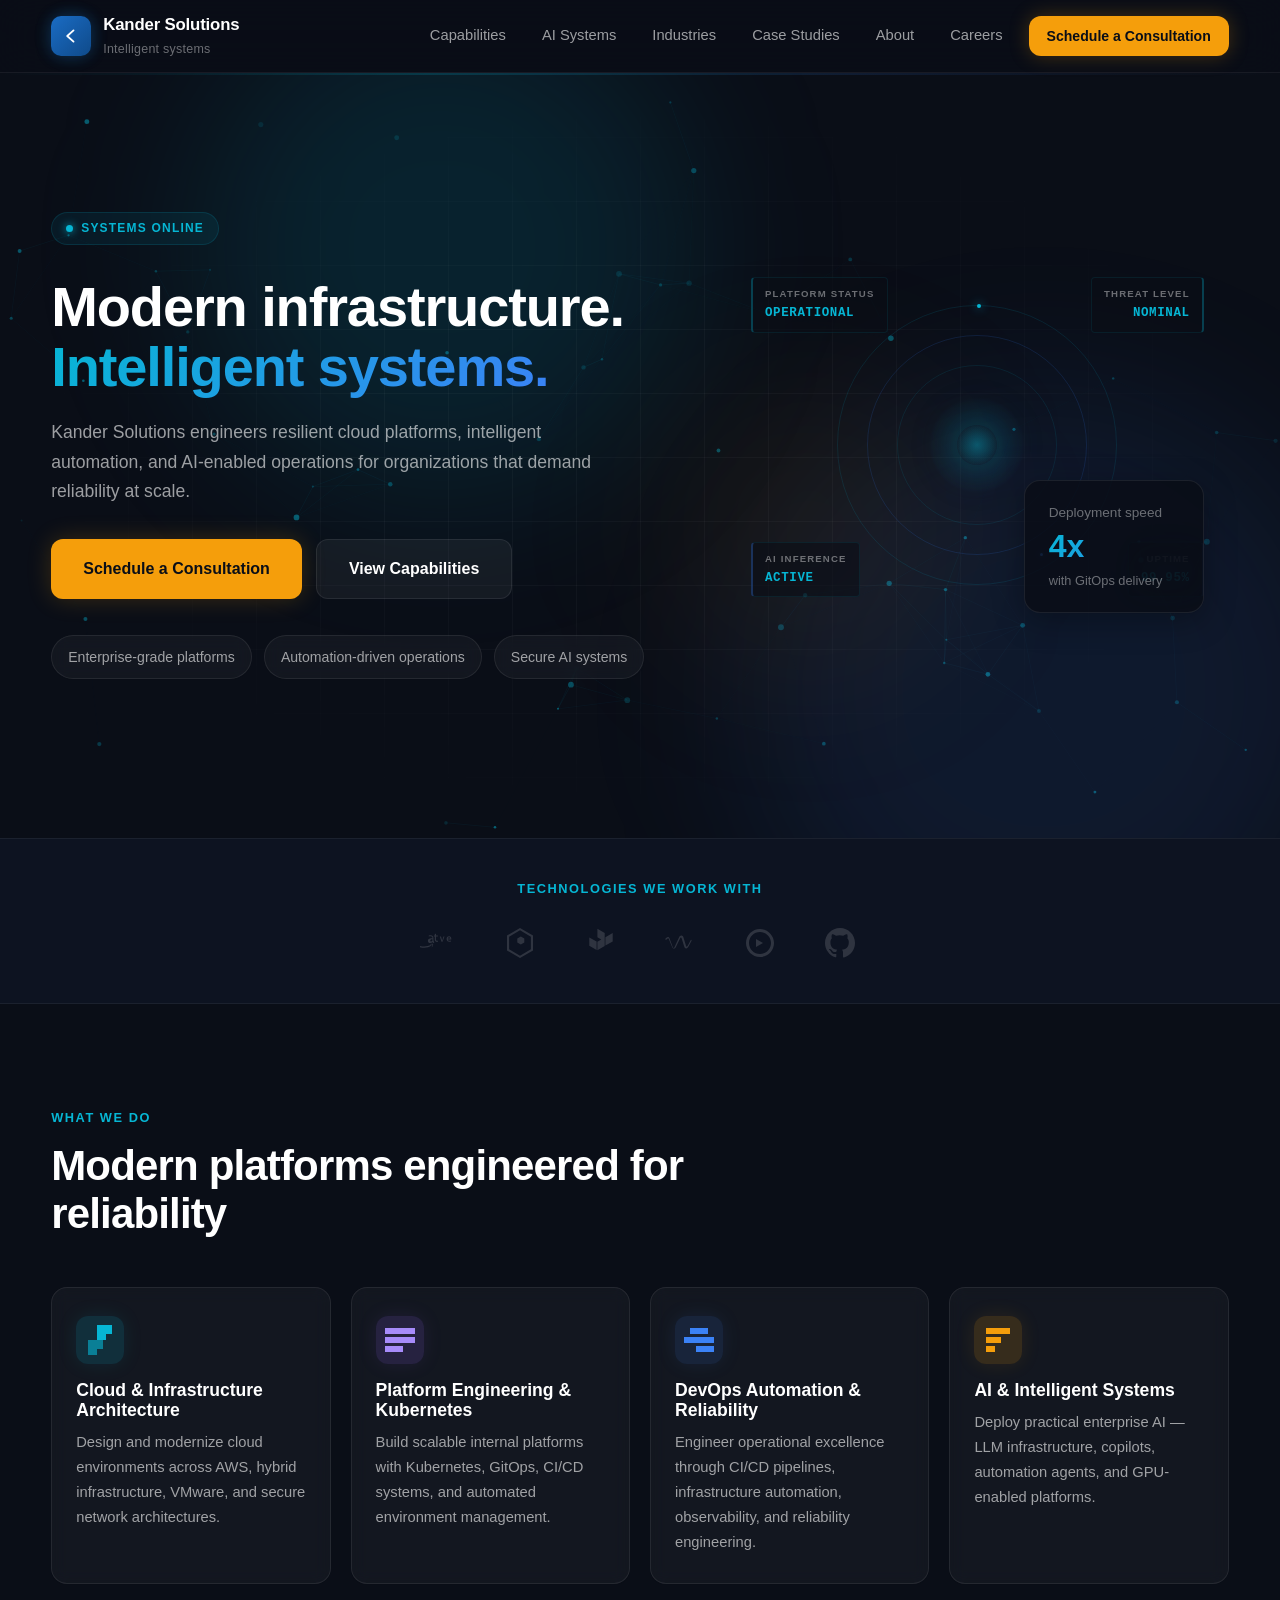
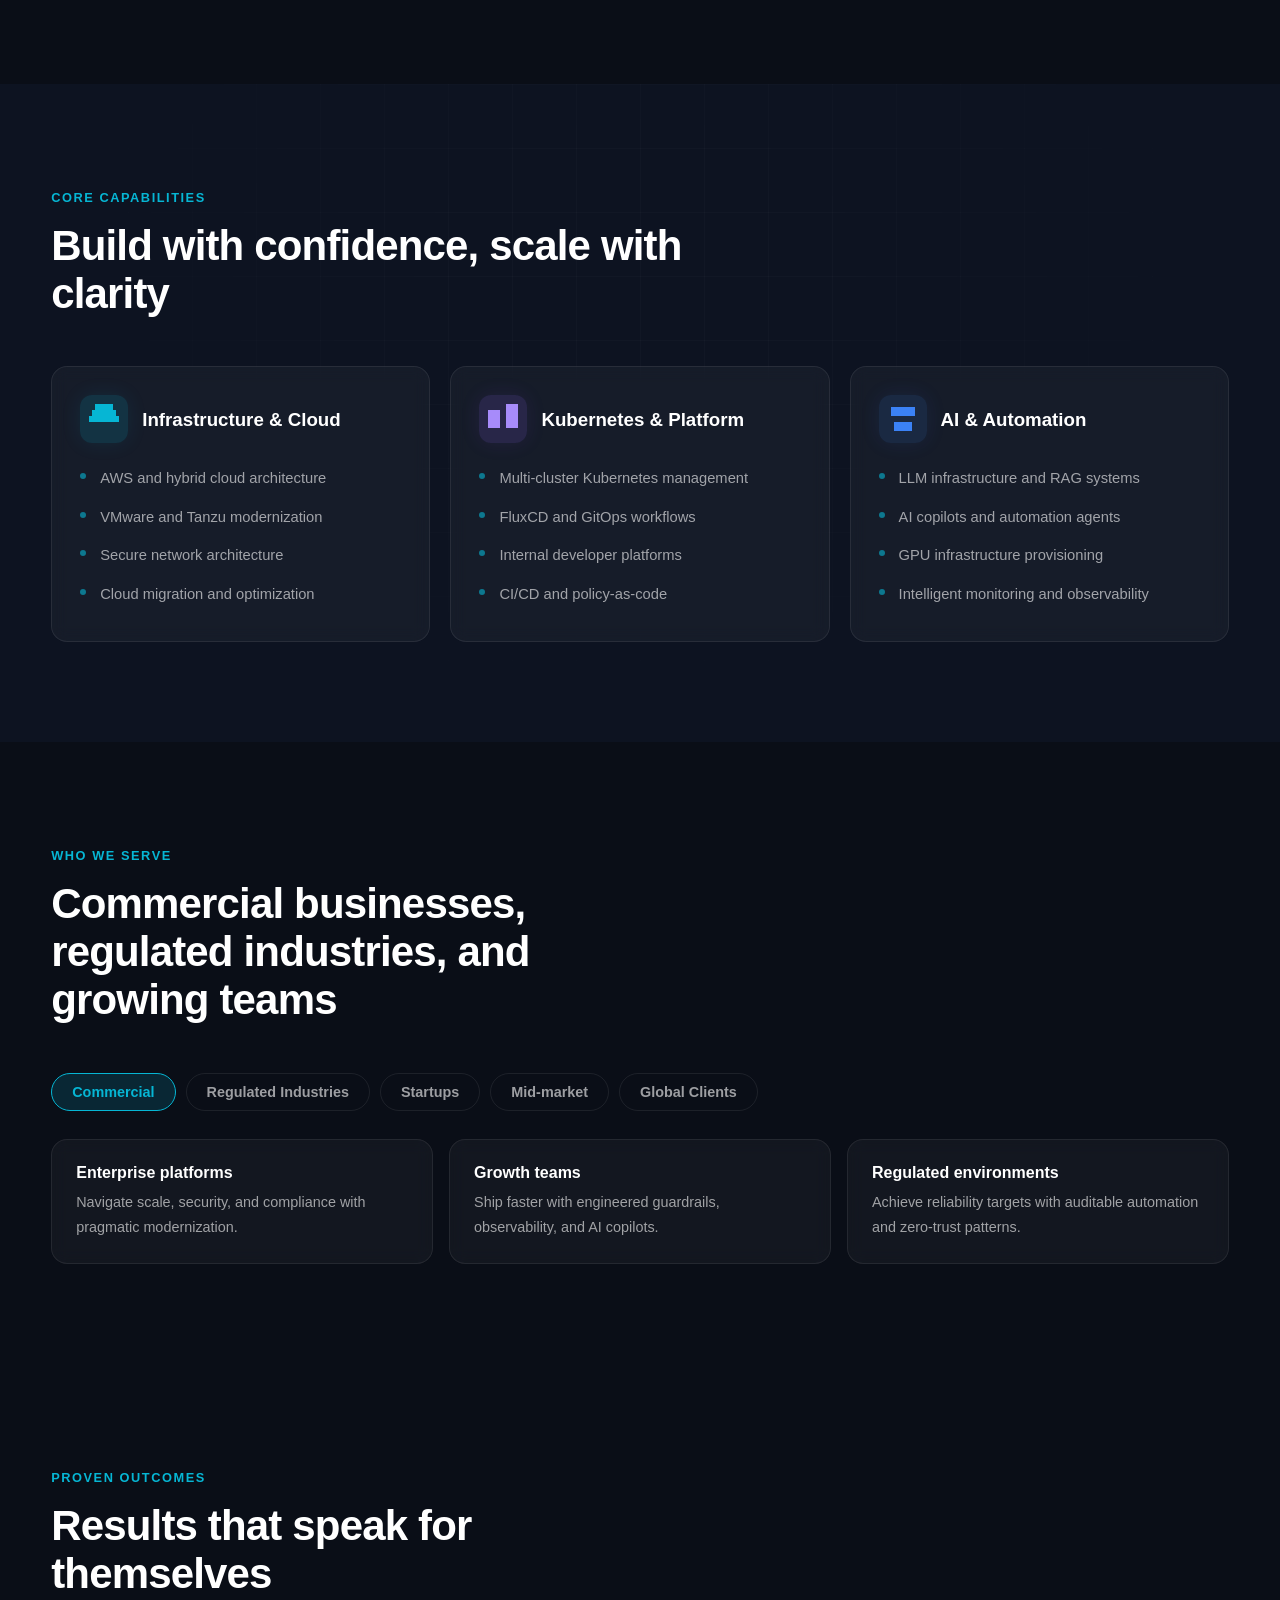
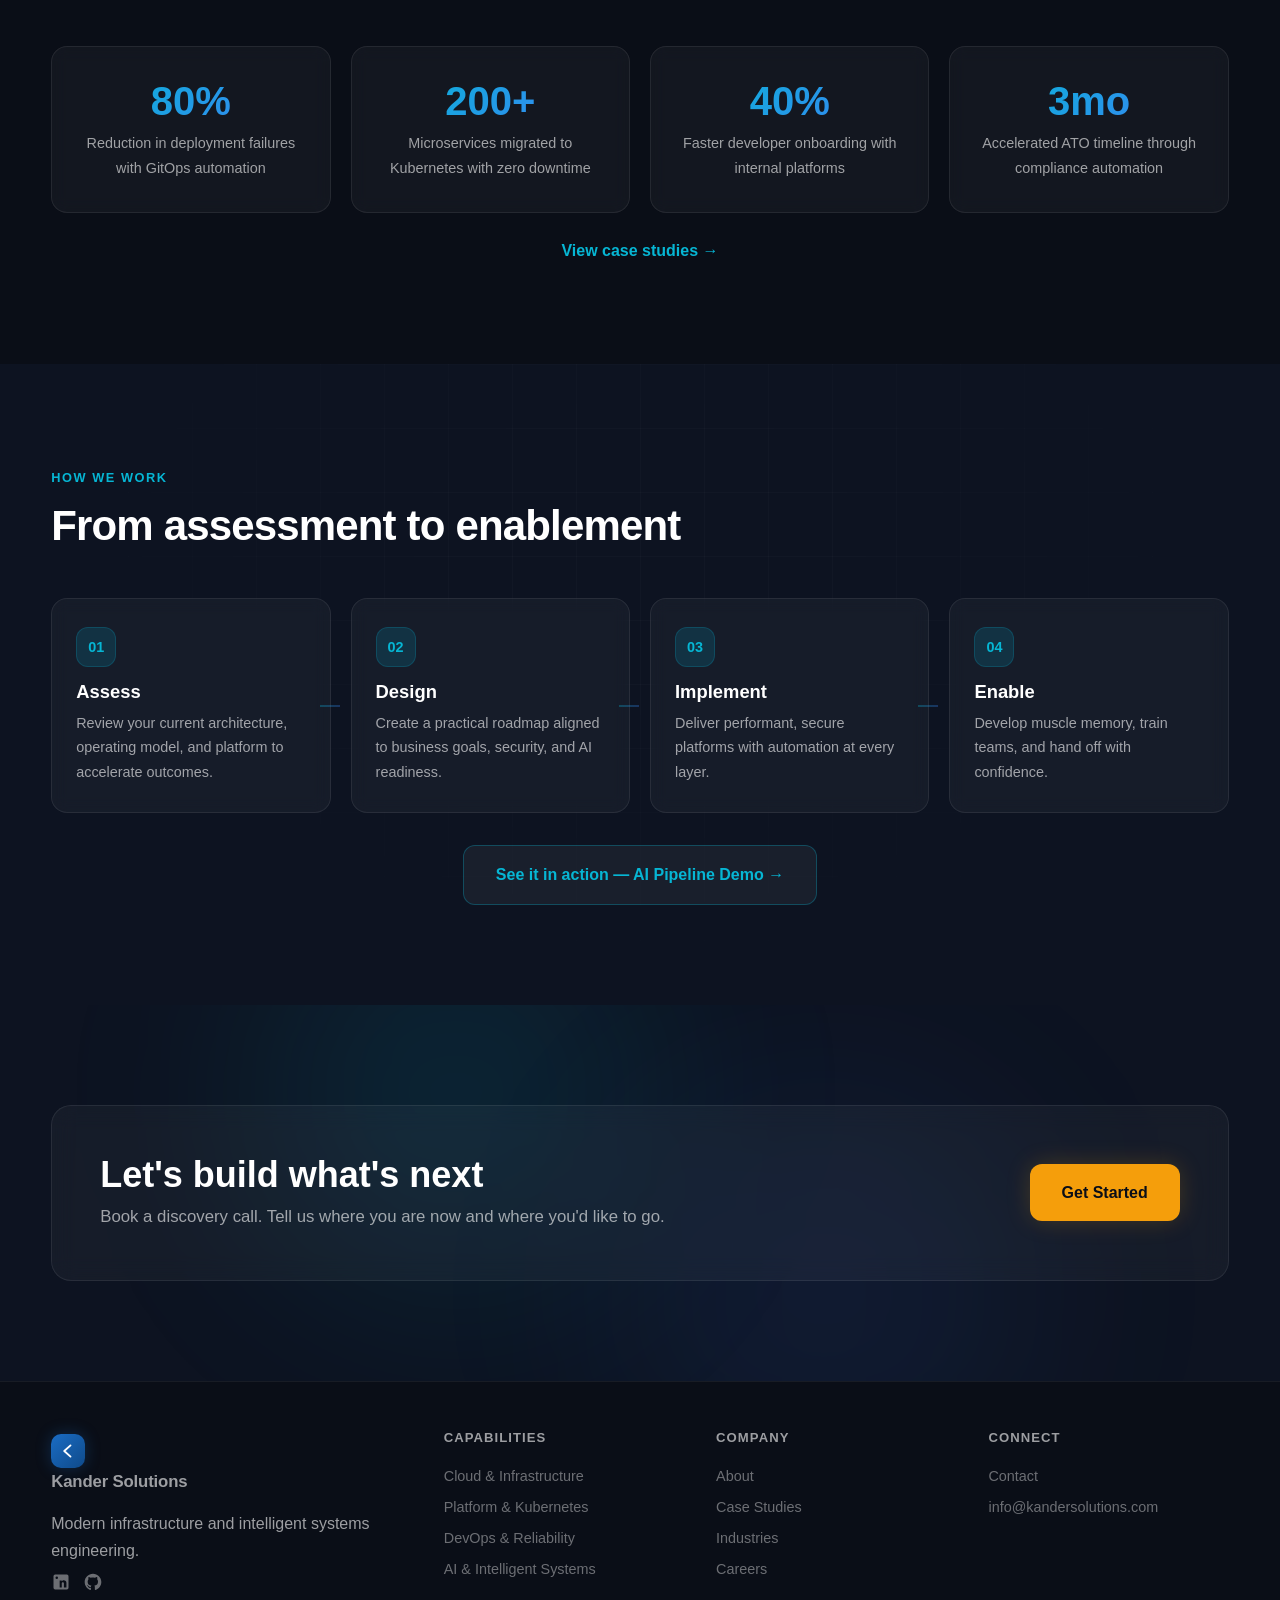
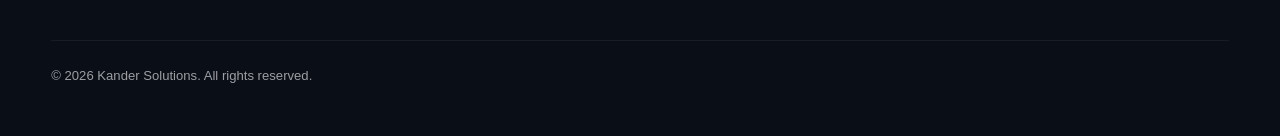
==== commit d07d4881: "Add JARVIS-style hero, interactive pipeline demo, and logo refresh Homepage hero: - AI ambient parti" ====
--- a/index.html
+++ b/index.html
@@ -9,7 +9,7 @@
   <meta http-equiv="Permissions-Policy" content="camera=(), microphone=(), geolocation=(), payment=()">
   <title>Kander Solutions | Modern Infrastructure &amp; Intelligent Systems</title>
   <meta name="description" content="Kander Solutions engineers resilient cloud platforms, intelligent automation, and AI-enabled operations for organizations that demand reliability at scale.">
-  <link rel="icon" href="data:image/svg+xml,<svg xmlns='http://www.w3.org/2000/svg' viewBox='0 0 32 32'><rect rx='8' width='32' height='32' fill='%230ea5e9'/><text x='7' y='24' font-size='22' font-weight='bold' fill='white'>K</text></svg>">
+  <link rel="icon" href="data:image/svg+xml,<svg xmlns='http://www.w3.org/2000/svg' viewBox='0 0 32 32'><rect rx='8' width='32' height='32' fill='%231a5ca7'/><path d='M19 7L10 16l9 9' fill='none' stroke='white' stroke-width='3.5' stroke-linecap='round' stroke-linejoin='round'/></svg>">
   <meta property="og:title" content="Kander Solutions | Modern Infrastructure &amp; Intelligent Systems">
   <meta property="og:description" content="Kander Solutions engineers resilient cloud platforms, intelligent automation, and AI-enabled operations for organizations that demand reliability at scale.">
   <meta property="og:type" content="website">
@@ -32,7 +32,7 @@
           <div class="brand__mark">
             <span class="brand__mark-glow"></span>
             <svg viewBox="0 0 32 32" aria-hidden="true">
-              <path d="M24.8 7.2c-1-1.8-4.3-3-7.5-3-5.6 0-10 3.4-10 7.6 0 2.8 2 5.2 5 6.6l-3.4 6.4h4l3.2-5.8c5.7.2 10.2-3.2 10.2-7.6 0-1.6-.5-3-1.5-4.2Z" fill="currentColor"/>
+              <path d="M20 7L10 16l10 9" fill="none" stroke="currentColor" stroke-width="3" stroke-linecap="round" stroke-linejoin="round"/>
             </svg>
           </div>
           <div class="brand__text">
@@ -57,6 +57,8 @@
   </nav>
 
   <header class="hero">
+    <canvas id="ai-canvas" class="ai-canvas"></canvas>
+    <div class="ai-scanline"></div>
     <div class="hero__orbs">
       <div class="hero__orb hero__orb--cyan"></div>
       <div class="hero__orb hero__orb--blue"></div>
@@ -66,7 +68,10 @@
     <div class="container">
       <div class="hero__content">
         <div class="hero__text">
-          <span class="eyebrow">Cloud &bull; Platforms &bull; AI</span>
+          <div class="ai-status">
+            <span class="ai-status__dot"></span>
+            <span class="ai-status__text">Systems online</span>
+          </div>
           <h1>Modern infrastructure.<br><span>Intelligent systems.</span></h1>
           <p class="lede">Kander Solutions engineers resilient cloud platforms, intelligent automation, and AI-enabled operations for organizations that demand reliability at scale.</p>
           <div class="hero__actions">
@@ -80,37 +85,27 @@
           </div>
         </div>
         <div class="hero__visual">
-          <div class="hero-nodes">
-            <svg viewBox="0 0 400 400" fill="none" xmlns="http://www.w3.org/2000/svg">
-              <line x1="80" y1="80" x2="200" y2="120" stroke="url(#line-grad)" stroke-width="1" class="node-line"/>
-              <line x1="200" y1="120" x2="320" y2="80" stroke="url(#line-grad)" stroke-width="1" class="node-line"/>
-              <line x1="200" y1="120" x2="200" y2="240" stroke="url(#line-grad)" stroke-width="1" class="node-line"/>
-              <line x1="200" y1="240" x2="100" y2="300" stroke="url(#line-grad)" stroke-width="1" class="node-line"/>
-              <line x1="200" y1="240" x2="300" y2="300" stroke="url(#line-grad)" stroke-width="1" class="node-line"/>
-              <line x1="80" y1="80" x2="60" y2="200" stroke="url(#line-grad)" stroke-width="1" class="node-line"/>
-              <line x1="320" y1="80" x2="340" y2="200" stroke="url(#line-grad)" stroke-width="1" class="node-line"/>
-              <line x1="60" y1="200" x2="100" y2="300" stroke="url(#line-grad)" stroke-width="1" class="node-line"/>
-              <line x1="340" y1="200" x2="300" y2="300" stroke="url(#line-grad)" stroke-width="1" class="node-line"/>
-              <circle cx="200" cy="120" r="8" class="node-dot node-dot--primary"/>
-              <circle cx="80" cy="80" r="5" class="node-dot"/>
-              <circle cx="320" cy="80" r="5" class="node-dot"/>
-              <circle cx="200" cy="240" r="7" class="node-dot node-dot--primary"/>
-              <circle cx="60" cy="200" r="4" class="node-dot"/>
-              <circle cx="340" cy="200" r="4" class="node-dot"/>
-              <circle cx="100" cy="300" r="5" class="node-dot"/>
-              <circle cx="300" cy="300" r="5" class="node-dot"/>
-              <defs>
-                <linearGradient id="line-grad" x1="0%" y1="0%" x2="100%" y2="0%">
-                  <stop offset="0%" stop-color="#06b6d4" stop-opacity="0.4"/>
-                  <stop offset="100%" stop-color="#3b82f6" stop-opacity="0.4"/>
-                </linearGradient>
-              </defs>
-            </svg>
-          </div>
-          <div class="stat-card">
-            <p>Uptime uplift</p>
-            <h3>99.95%</h3>
-            <small>through resilient architectures</small>
+          <div class="ai-core">
+            <div class="ai-core__ring ai-core__ring--outer"></div>
+            <div class="ai-core__ring ai-core__ring--middle"></div>
+            <div class="ai-core__ring ai-core__ring--inner"></div>
+            <div class="ai-core__center"></div>
+          </div>
+          <div class="ai-hud ai-hud--tl">
+            <span class="ai-hud__label">PLATFORM STATUS</span>
+            <span class="ai-hud__value">OPERATIONAL</span>
+          </div>
+          <div class="ai-hud ai-hud--tr">
+            <span class="ai-hud__label">THREAT LEVEL</span>
+            <span class="ai-hud__value">NOMINAL</span>
+          </div>
+          <div class="ai-hud ai-hud--bl">
+            <span class="ai-hud__label">AI INFERENCE</span>
+            <span class="ai-hud__value">ACTIVE</span>
+          </div>
+          <div class="ai-hud ai-hud--br">
+            <span class="ai-hud__label">UPTIME</span>
+            <span class="ai-hud__value">99.95%</span>
           </div>
           <div class="stat-card">
             <p>Deployment speed</p>
@@ -371,6 +366,9 @@
             <p>Develop muscle memory, train teams, and hand off with confidence.</p>
           </div>
         </div>
+        <div style="text-align:center;margin-top:32px;">
+          <a class="btn ghost large" href="pipeline-demo.html" style="border-color:rgba(6,182,212,0.3);color:var(--cyan);">See it in action &mdash; AI Pipeline Demo &rarr;</a>
+        </div>
       </div>
     </section>
 
@@ -396,7 +394,7 @@
           <div class="brand__mark small">
             <span class="brand__mark-glow"></span>
             <svg viewBox="0 0 32 32" aria-hidden="true">
-              <path d="M24.8 7.2c-1-1.8-4.3-3-7.5-3-5.6 0-10 3.4-10 7.6 0 2.8 2 5.2 5 6.6l-3.4 6.4h4l3.2-5.8c5.7.2 10.2-3.2 10.2-7.6 0-1.6-.5-3-1.5-4.2Z" fill="currentColor"/>
+              <path d="M20 7L10 16l10 9" fill="none" stroke="currentColor" stroke-width="3" stroke-linecap="round" stroke-linejoin="round"/>
             </svg>
           </div>
           <div>
@@ -468,6 +466,112 @@
       var u = 'info'; var d = 'kandersolutions.com';
       var el = document.getElementById('footer-email');
       if (el) { el.href = 'mailto:' + u + '@' + d; el.textContent = u + '@' + d; }
+    })();
+
+    // AI ambient particle network
+    (function() {
+      var canvas = document.getElementById('ai-canvas');
+      if (!canvas) return;
+      var ctx = canvas.getContext('2d');
+      var hero = canvas.parentElement;
+      var mouse = { x: -1000, y: -1000 };
+      var particles = [];
+      var count = 60;
+      var connectDist = 150;
+      var mouseDist = 200;
+      var reducedMotion = window.matchMedia('(prefers-reduced-motion: reduce)').matches;
+      if (reducedMotion) return;
+
+      function resize() {
+        canvas.width = hero.offsetWidth;
+        canvas.height = hero.offsetHeight;
+      }
+      resize();
+      window.addEventListener('resize', resize);
+
+      hero.addEventListener('mousemove', function(e) {
+        var rect = hero.getBoundingClientRect();
+        mouse.x = e.clientX - rect.left;
+        mouse.y = e.clientY - rect.top;
+      });
+      hero.addEventListener('mouseleave', function() {
+        mouse.x = -1000;
+        mouse.y = -1000;
+      });
+
+      for (var i = 0; i < count; i++) {
+        particles.push({
+          x: Math.random() * canvas.width,
+          y: Math.random() * canvas.height,
+          vx: (Math.random() - 0.5) * 0.4,
+          vy: (Math.random() - 0.5) * 0.4,
+          r: Math.random() * 2 + 1,
+          o: Math.random() * 0.4 + 0.1
+        });
+      }
+
+      function draw() {
+        ctx.clearRect(0, 0, canvas.width, canvas.height);
+
+        for (var i = 0; i < particles.length; i++) {
+          var p = particles[i];
+          p.x += p.vx;
+          p.y += p.vy;
+          if (p.x < 0 || p.x > canvas.width) p.vx *= -1;
+          if (p.y < 0 || p.y > canvas.height) p.vy *= -1;
+
+          // Mouse repulsion
+          var dx = p.x - mouse.x;
+          var dy = p.y - mouse.y;
+          var dist = Math.sqrt(dx * dx + dy * dy);
+          if (dist < mouseDist) {
+            var force = (mouseDist - dist) / mouseDist * 0.02;
+            p.vx += dx * force;
+            p.vy += dy * force;
+          }
+
+          // Dampen velocity
+          p.vx *= 0.99;
+          p.vy *= 0.99;
+
+          // Draw particle
+          ctx.beginPath();
+          ctx.arc(p.x, p.y, p.r, 0, Math.PI * 2);
+          ctx.fillStyle = 'rgba(6, 182, 212, ' + p.o + ')';
+          ctx.fill();
+
+          // Connect nearby particles
+          for (var j = i + 1; j < particles.length; j++) {
+            var p2 = particles[j];
+            var ddx = p.x - p2.x;
+            var ddy = p.y - p2.y;
+            var d = Math.sqrt(ddx * ddx + ddy * ddy);
+            if (d < connectDist) {
+              var alpha = (1 - d / connectDist) * 0.15;
+              ctx.beginPath();
+              ctx.moveTo(p.x, p.y);
+              ctx.lineTo(p2.x, p2.y);
+              ctx.strokeStyle = 'rgba(6, 182, 212, ' + alpha + ')';
+              ctx.lineWidth = 0.5;
+              ctx.stroke();
+            }
+          }
+
+          // Connect to mouse
+          if (dist < mouseDist) {
+            var mAlpha = (1 - dist / mouseDist) * 0.25;
+            ctx.beginPath();
+            ctx.moveTo(p.x, p.y);
+            ctx.lineTo(mouse.x, mouse.y);
+            ctx.strokeStyle = 'rgba(59, 130, 246, ' + mAlpha + ')';
+            ctx.lineWidth = 0.8;
+            ctx.stroke();
+          }
+        }
+
+        requestAnimationFrame(draw);
+      }
+      draw();
     })();
 
     var observer = new IntersectionObserver(function(entries) {
--- a/styles.css
+++ b/styles.css
@@ -198,11 +198,11 @@
   width: 40px;
   height: 40px;
   border-radius: 10px;
-  background: linear-gradient(135deg, var(--cyan), var(--blue));
+  background: linear-gradient(135deg, #1a6cc4, #0f4a8a);
   display: grid;
   place-items: center;
   color: var(--white);
-  box-shadow: 0 0 20px rgba(6, 182, 212, 0.3);
+  box-shadow: 0 0 16px rgba(26, 108, 196, 0.3);
 }
 
 .brand__mark.small {
@@ -573,16 +573,10 @@
   animation: float 6s ease-in-out infinite;
 }
 
-.stat-card:nth-child(3) {
-  right: 10%;
-  bottom: 15%;
-  animation-delay: 0s;
-}
-
-.stat-card:nth-child(4) {
-  left: 5%;
-  top: 12%;
-  animation-delay: -3s;
+.hero__visual .stat-card {
+  right: 5%;
+  bottom: 8%;
+  z-index: 3;
 }
 
 .stat-card p {
@@ -1669,6 +1663,194 @@
 .link:hover {
   opacity: 0.8;
   text-decoration: underline;
+}
+
+/* ─── AI Ambient (JARVIS) ─── */
+
+.ai-canvas {
+  position: absolute;
+  inset: 0;
+  z-index: 0;
+  pointer-events: none;
+}
+
+.ai-scanline {
+  position: absolute;
+  top: 0;
+  left: 0;
+  right: 0;
+  height: 2px;
+  background: linear-gradient(90deg, transparent, rgba(6, 182, 212, 0.3), rgba(59, 130, 246, 0.2), transparent);
+  z-index: 1;
+  pointer-events: none;
+  animation: scanDown 8s ease-in-out infinite;
+  opacity: 0.6;
+}
+
+@keyframes scanDown {
+  0% { top: 0; opacity: 0; }
+  5% { opacity: 0.6; }
+  50% { top: 100%; opacity: 0.6; }
+  55% { opacity: 0; }
+  100% { opacity: 0; top: 100%; }
+}
+
+.ai-status {
+  display: inline-flex;
+  align-items: center;
+  gap: 8px;
+  margin-bottom: 16px;
+  padding: 6px 14px;
+  border-radius: 999px;
+  background: rgba(6, 182, 212, 0.08);
+  border: 1px solid rgba(6, 182, 212, 0.15);
+}
+
+.ai-status__dot {
+  width: 7px;
+  height: 7px;
+  border-radius: 50%;
+  background: var(--cyan);
+  box-shadow: 0 0 8px var(--cyan);
+  animation: aiPulse 2s ease-in-out infinite;
+}
+
+.ai-status__text {
+  font-size: 0.75rem;
+  font-weight: 600;
+  text-transform: uppercase;
+  letter-spacing: 0.1em;
+  color: var(--cyan);
+}
+
+@keyframes aiPulse {
+  0%, 100% { opacity: 1; box-shadow: 0 0 8px var(--cyan); }
+  50% { opacity: 0.4; box-shadow: 0 0 4px var(--cyan); }
+}
+
+.ai-core {
+  position: absolute;
+  top: 50%;
+  left: 50%;
+  transform: translate(-50%, -50%);
+  width: 280px;
+  height: 280px;
+}
+
+.ai-core__ring {
+  position: absolute;
+  border-radius: 50%;
+  border: 1px solid;
+}
+
+.ai-core__ring--outer {
+  inset: 0;
+  border-color: rgba(6, 182, 212, 0.12);
+  animation: ringRotate 30s linear infinite;
+}
+
+.ai-core__ring--outer::before {
+  content: '';
+  position: absolute;
+  top: -2px;
+  left: 50%;
+  width: 4px;
+  height: 4px;
+  border-radius: 50%;
+  background: var(--cyan);
+  box-shadow: 0 0 10px var(--cyan);
+}
+
+.ai-core__ring--middle {
+  inset: 30px;
+  border-color: rgba(59, 130, 246, 0.15);
+  animation: ringRotate 20s linear infinite reverse;
+}
+
+.ai-core__ring--middle::before {
+  content: '';
+  position: absolute;
+  bottom: -2px;
+  right: 20%;
+  width: 3px;
+  height: 3px;
+  border-radius: 50%;
+  background: var(--blue);
+  box-shadow: 0 0 8px var(--blue);
+}
+
+.ai-core__ring--inner {
+  inset: 60px;
+  border-color: rgba(6, 182, 212, 0.1);
+  animation: ringRotate 12s linear infinite;
+}
+
+.ai-core__center {
+  position: absolute;
+  inset: 90px;
+  border-radius: 50%;
+  background: radial-gradient(circle, rgba(6, 182, 212, 0.15) 0%, rgba(6, 182, 212, 0.03) 60%, transparent 70%);
+  animation: coreBreathe 4s ease-in-out infinite;
+}
+
+.ai-core__center::after {
+  content: '';
+  position: absolute;
+  inset: 30%;
+  border-radius: 50%;
+  background: radial-gradient(circle, rgba(6, 182, 212, 0.3), transparent 70%);
+  box-shadow: 0 0 40px rgba(6, 182, 212, 0.2), 0 0 80px rgba(6, 182, 212, 0.1);
+  animation: coreBreathe 4s ease-in-out infinite reverse;
+}
+
+@keyframes ringRotate {
+  from { transform: rotate(0deg); }
+  to { transform: rotate(360deg); }
+}
+
+@keyframes coreBreathe {
+  0%, 100% { opacity: 0.6; transform: scale(1); }
+  50% { opacity: 1; transform: scale(1.08); }
+}
+
+.ai-hud {
+  position: absolute;
+  padding: 8px 12px;
+  border: 1px solid rgba(6, 182, 212, 0.1);
+  border-radius: 4px;
+  background: rgba(10, 14, 23, 0.6);
+  backdrop-filter: blur(4px);
+  z-index: 2;
+  animation: hudFadeIn 1.5s ease-out both;
+}
+
+.ai-hud--tl { top: 8%; left: 5%; animation-delay: 0.5s; border-left: 2px solid rgba(6, 182, 212, 0.3); }
+.ai-hud--tr { top: 8%; right: 5%; animation-delay: 0.8s; border-right: 2px solid rgba(6, 182, 212, 0.3); text-align: right; }
+.ai-hud--bl { bottom: 12%; left: 5%; animation-delay: 1.1s; border-left: 2px solid rgba(59, 130, 246, 0.3); }
+.ai-hud--br { bottom: 12%; right: 5%; animation-delay: 1.4s; border-right: 2px solid rgba(59, 130, 246, 0.3); text-align: right; }
+
+@keyframes hudFadeIn {
+  from { opacity: 0; transform: translateY(8px); }
+  to { opacity: 1; transform: translateY(0); }
+}
+
+.ai-hud__label {
+  display: block;
+  font-size: 0.6rem;
+  font-weight: 600;
+  letter-spacing: 0.12em;
+  text-transform: uppercase;
+  color: var(--text-muted);
+  margin-bottom: 2px;
+}
+
+.ai-hud__value {
+  display: block;
+  font-family: 'Space Grotesk', monospace;
+  font-size: 0.78rem;
+  font-weight: 700;
+  color: var(--cyan);
+  letter-spacing: 0.05em;
 }
 
 /* ─── Responsive ─── */
@@ -1818,6 +2000,12 @@
     min-height: 280px;
   }
 
+  .ai-hud { display: none; }
+  .ai-core { width: 200px; height: 200px; }
+  .ai-core__ring--middle { inset: 20px; }
+  .ai-core__ring--inner { inset: 40px; }
+  .ai-core__center { inset: 60px; }
+
   .page-hero {
     padding: 48px 0 56px;
   }
@@ -1899,4 +2087,10 @@
     opacity: 1;
     transform: none;
   }
-}
+
+  .ai-canvas { display: none; }
+  .ai-scanline { display: none; }
+  .ai-core__ring { animation: none; }
+  .ai-core__center { animation: none; }
+  .ai-status__dot { animation: none; }
+}
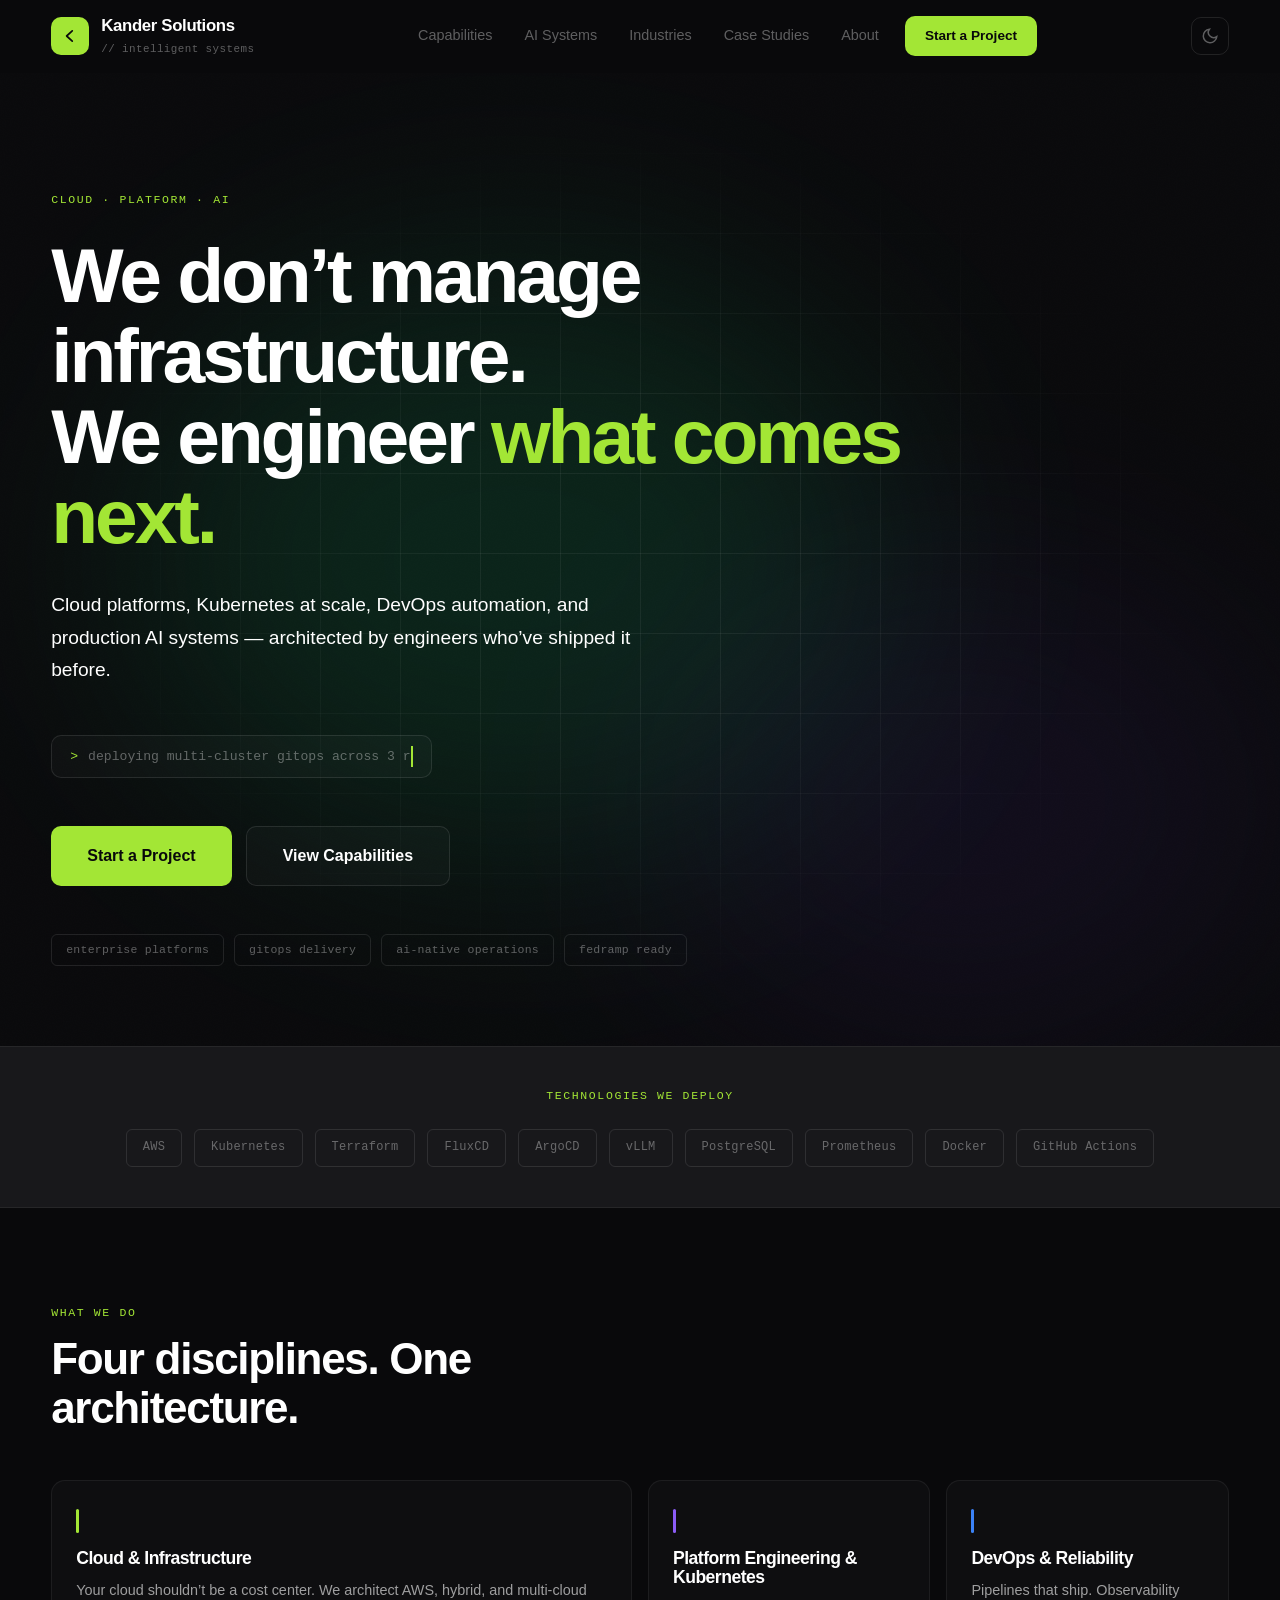
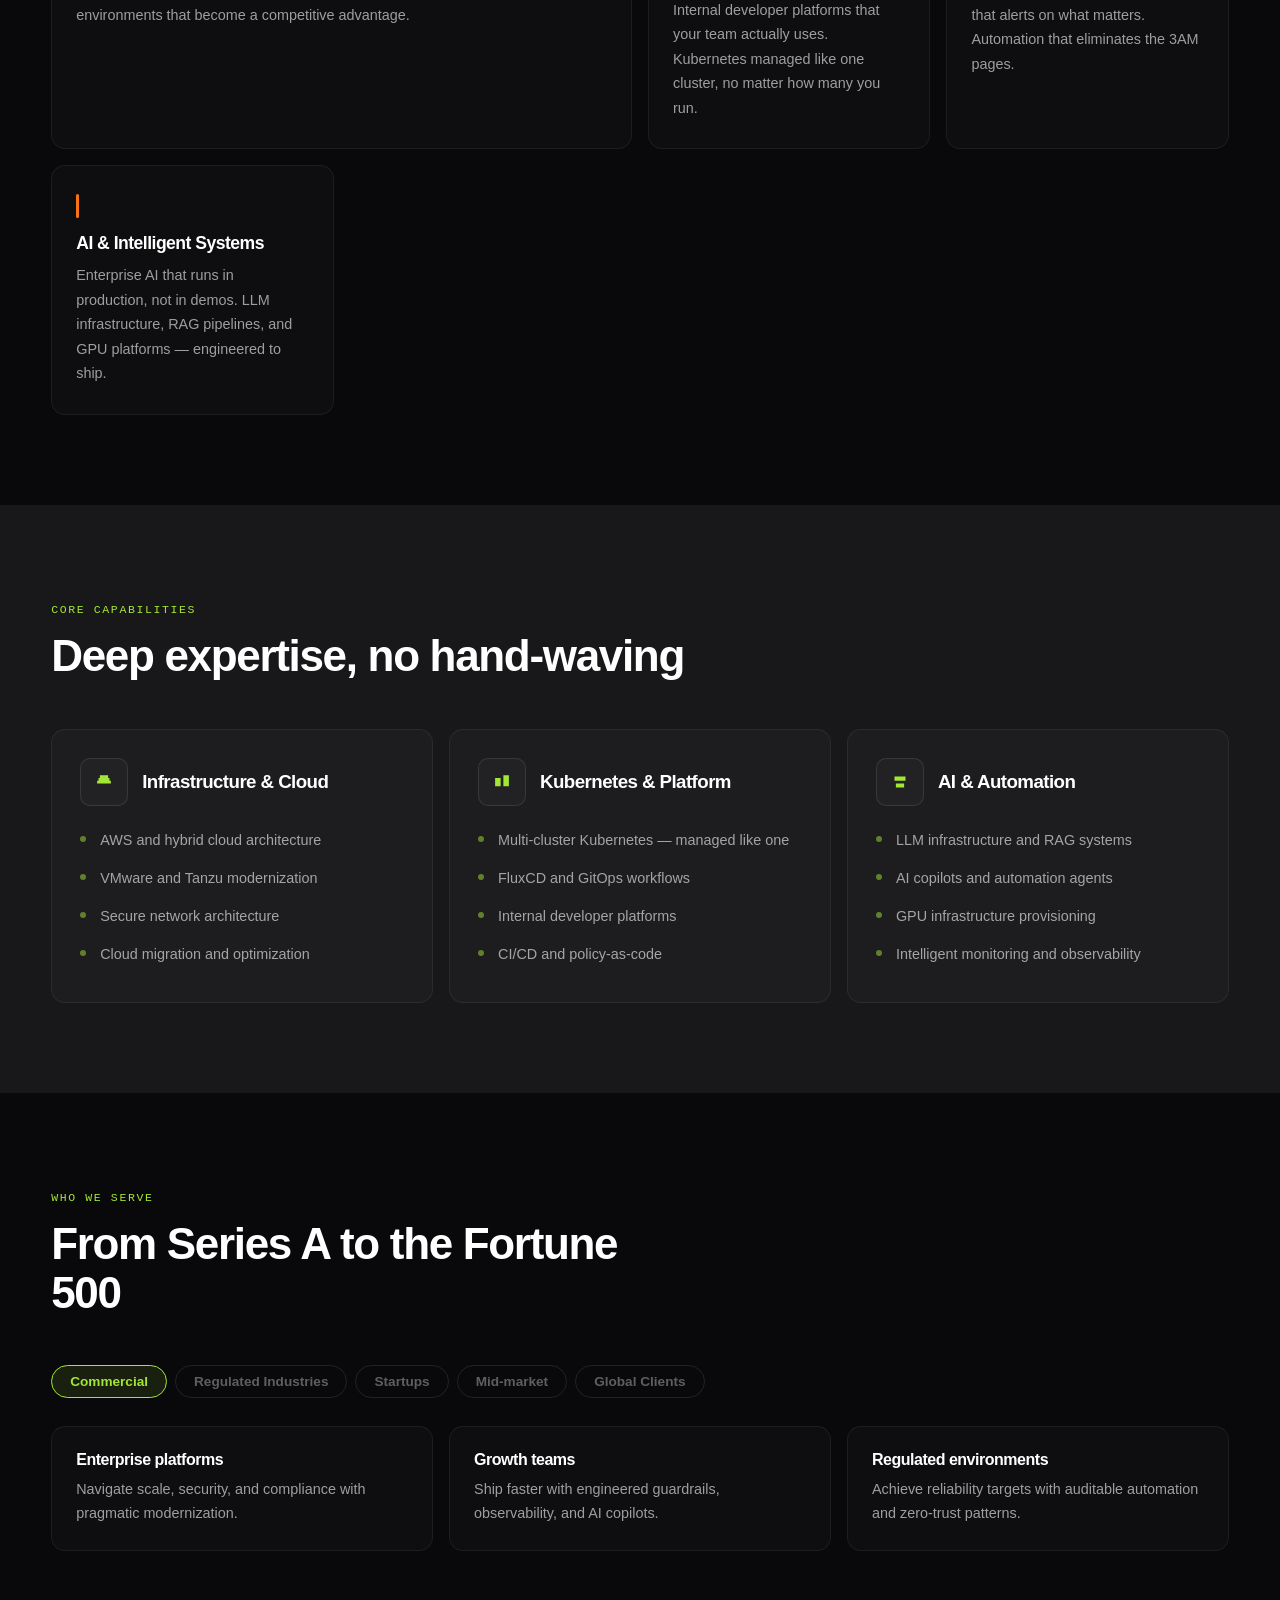
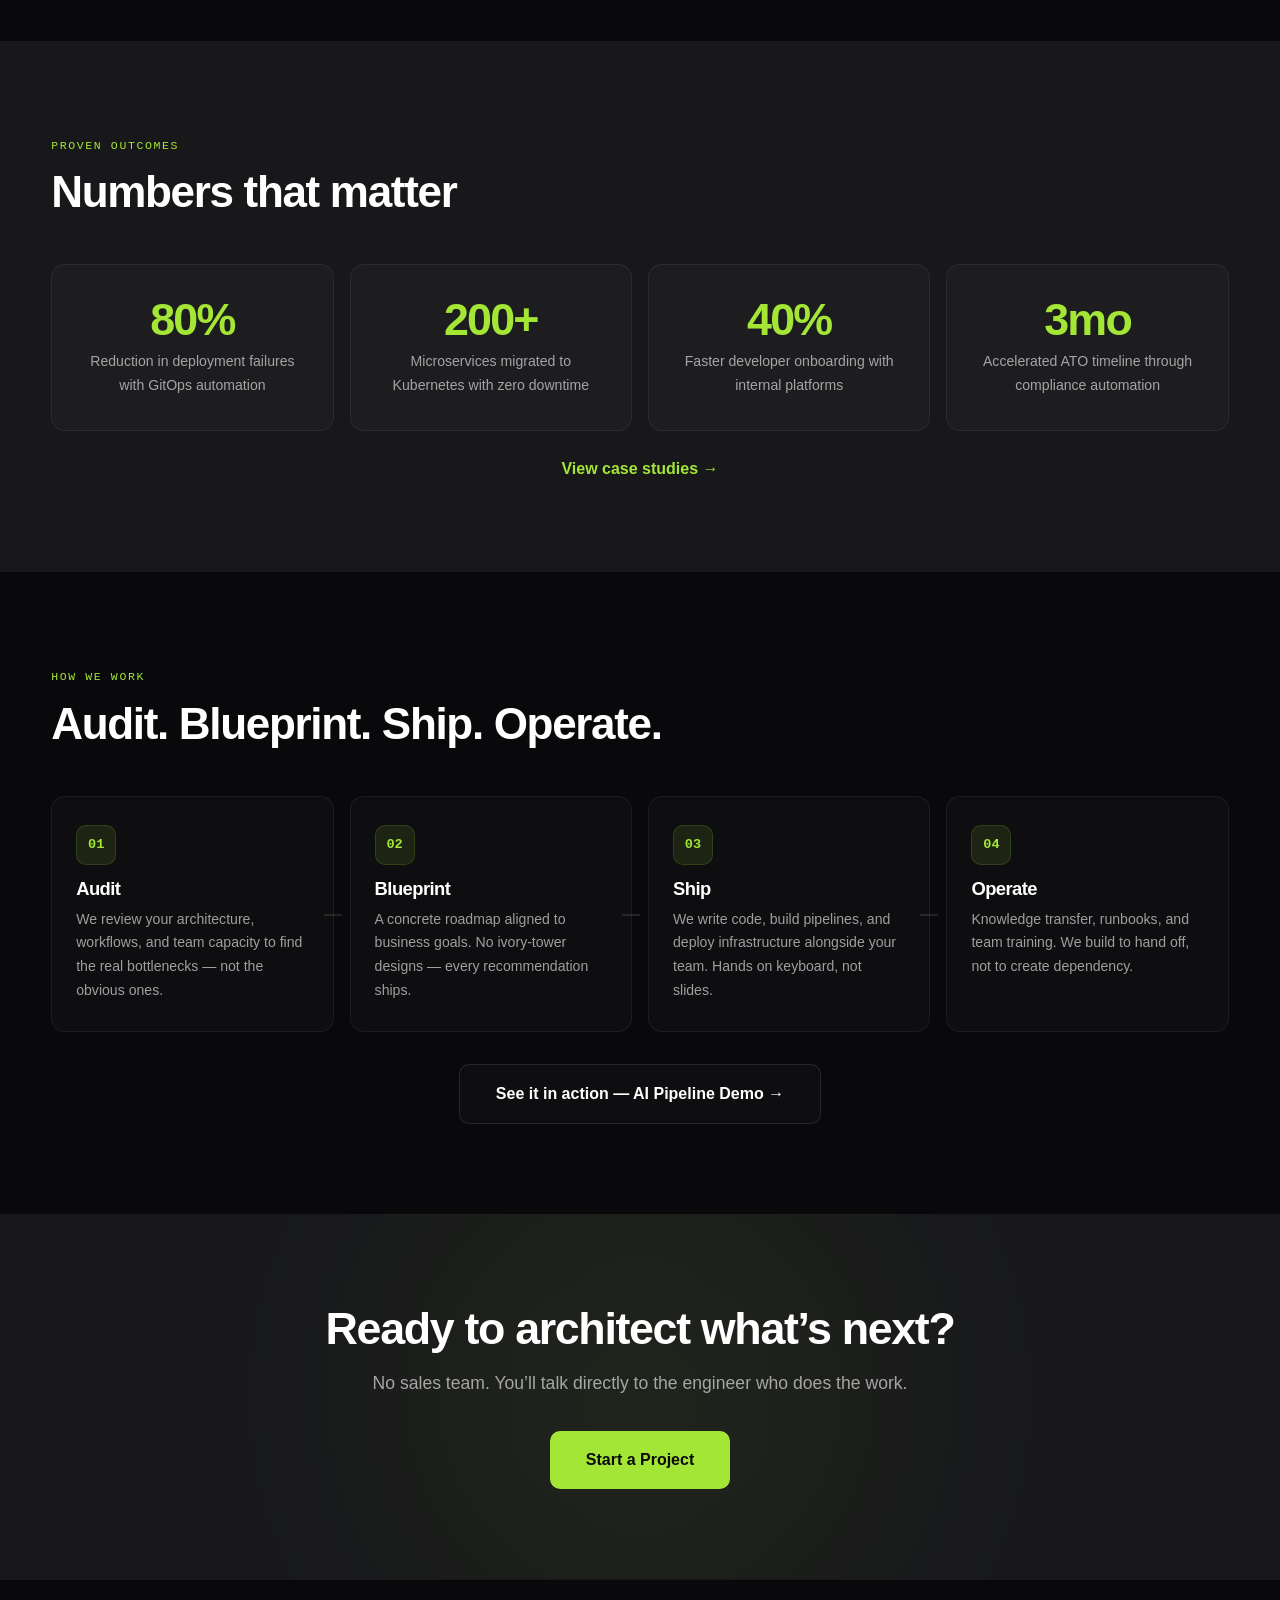
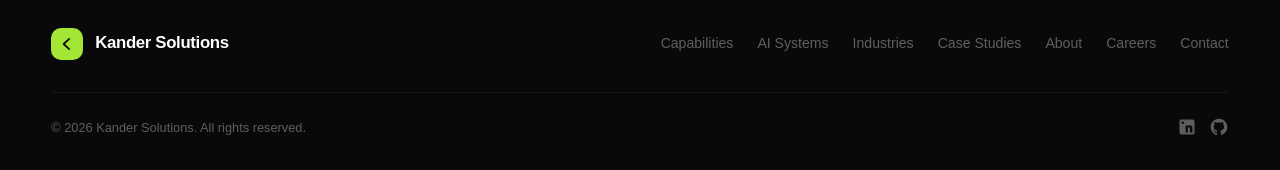
==== commit 4593ae2c: "Redesign site with Obsidian Terminal aesthetic and bold brand voice - New typography: Syne (display)" ====
--- a/index.html
+++ b/index.html
@@ -7,9 +7,10 @@
   <meta name="referrer" content="strict-origin-when-cross-origin">
   <meta http-equiv="Content-Security-Policy" content="default-src 'self'; style-src 'self' https://fonts.googleapis.com 'unsafe-inline'; font-src https://fonts.gstatic.com; img-src 'self' data:; script-src 'self' 'unsafe-inline'; connect-src 'self'; frame-ancestors 'none'; base-uri 'self'; form-action 'self';">
   <meta http-equiv="Permissions-Policy" content="camera=(), microphone=(), geolocation=(), payment=()">
+  <meta name="theme-color" content="#09090b">
   <title>Kander Solutions | Modern Infrastructure &amp; Intelligent Systems</title>
   <meta name="description" content="Kander Solutions engineers resilient cloud platforms, intelligent automation, and AI-enabled operations for organizations that demand reliability at scale.">
-  <link rel="icon" href="data:image/svg+xml,<svg xmlns='http://www.w3.org/2000/svg' viewBox='0 0 32 32'><rect rx='8' width='32' height='32' fill='%231a5ca7'/><path d='M19 7L10 16l9 9' fill='none' stroke='white' stroke-width='3.5' stroke-linecap='round' stroke-linejoin='round'/></svg>">
+  <link rel="icon" href="data:image/svg+xml,<svg xmlns='http://www.w3.org/2000/svg' viewBox='0 0 32 32'><rect rx='8' width='32' height='32' fill='%23a3e635'/><path d='M19 7L10 16l9 9' fill='none' stroke='%2309090b' stroke-width='3.5' stroke-linecap='round' stroke-linejoin='round'/></svg>">
   <meta property="og:title" content="Kander Solutions | Modern Infrastructure &amp; Intelligent Systems">
   <meta property="og:description" content="Kander Solutions engineers resilient cloud platforms, intelligent automation, and AI-enabled operations for organizations that demand reliability at scale.">
   <meta property="og:type" content="website">
@@ -20,167 +21,144 @@
   <meta name="twitter:description" content="Kander Solutions engineers resilient cloud platforms, intelligent automation, and AI-enabled operations for organizations that demand reliability at scale.">
   <link rel="preconnect" href="https://fonts.googleapis.com" crossorigin>
   <link rel="preconnect" href="https://fonts.gstatic.com" crossorigin>
-  <link href="https://fonts.googleapis.com/css2?family=Inter:wght@400;500;600;700&family=Space+Grotesk:wght@500;600;700&display=swap" rel="stylesheet">
+  <link href="https://fonts.googleapis.com/css2?family=DM+Sans:wght@400;500;600;700&family=JetBrains+Mono:wght@400;500&family=Syne:wght@600;700;800&display=swap" rel="stylesheet">
   <link rel="stylesheet" href="styles.css">
+  <script type="application/ld+json">
+  {
+    "@context": "https://schema.org",
+    "@type": "ProfessionalService",
+    "name": "Kander Solutions",
+    "url": "https://kandersolutions.com",
+    "description": "Cloud platform engineering, AI systems, Kubernetes, and DevOps automation consulting.",
+    "areaServed": "US",
+    "serviceType": ["Cloud Architecture", "Platform Engineering", "AI Systems", "DevOps Automation"]
+  }
+  </script>
 </head>
 <body>
 
-  <nav class="site-nav">
+  <div class="scroll-progress" id="scroll-progress"></div>
+
+  <nav class="site-nav" id="site-nav">
     <div class="container">
       <div class="topbar">
         <a href="#" class="brand">
           <div class="brand__mark">
-            <span class="brand__mark-glow"></span>
             <svg viewBox="0 0 32 32" aria-hidden="true">
               <path d="M20 7L10 16l10 9" fill="none" stroke="currentColor" stroke-width="3" stroke-linecap="round" stroke-linejoin="round"/>
             </svg>
           </div>
           <div class="brand__text">
             <span class="brand__name">Kander Solutions</span>
-            <span class="brand__tagline">Intelligent systems</span>
+            <span class="brand__tagline">// intelligent systems</span>
           </div>
         </a>
-        <nav class="nav">
+        <nav class="nav" id="main-nav">
           <a href="capabilities.html">Capabilities</a>
           <a href="ai-systems.html">AI Systems</a>
           <a href="industries.html">Industries</a>
           <a href="case-studies.html">Case Studies</a>
           <a href="about.html">About</a>
-          <a href="careers.html">Careers</a>
-          <a class="nav__btn primary" href="contact.html">Schedule a Consultation</a>
+          <a class="nav__btn primary" href="contact.html">Start a Project</a>
         </nav>
-        <button class="menu-button" aria-label="Open navigation">
+        <button class="theme-toggle" id="theme-toggle" aria-label="Toggle theme">
+          <svg class="icon-moon" viewBox="0 0 24 24" fill="none" stroke="currentColor" stroke-width="2" stroke-linecap="round"><path d="M21 12.79A9 9 0 1111.21 3 7 7 0 0021 12.79z"/></svg>
+          <svg class="icon-sun" viewBox="0 0 24 24" fill="none" stroke="currentColor" stroke-width="2" stroke-linecap="round"><circle cx="12" cy="12" r="5"/><path d="M12 1v2M12 21v2M4.22 4.22l1.42 1.42M18.36 18.36l1.42 1.42M1 12h2M21 12h2M4.22 19.78l1.42-1.42M18.36 5.64l1.42-1.42"/></svg>
+        </button>
+        <button class="menu-button" id="menu-button" aria-label="Open navigation">
           <span></span><span></span><span></span>
         </button>
       </div>
     </div>
   </nav>
 
-  <header class="hero">
-    <canvas id="ai-canvas" class="ai-canvas"></canvas>
-    <div class="ai-scanline"></div>
-    <div class="hero__orbs">
-      <div class="hero__orb hero__orb--cyan"></div>
-      <div class="hero__orb hero__orb--blue"></div>
-      <div class="hero__orb hero__orb--amber"></div>
-    </div>
-    <div class="hero__grid-bg"></div>
-    <div class="container">
-      <div class="hero__content">
-        <div class="hero__text">
-          <div class="ai-status">
-            <span class="ai-status__dot"></span>
-            <span class="ai-status__text">Systems online</span>
-          </div>
-          <h1>Modern infrastructure.<br><span>Intelligent systems.</span></h1>
-          <p class="lede">Kander Solutions engineers resilient cloud platforms, intelligent automation, and AI-enabled operations for organizations that demand reliability at scale.</p>
-          <div class="hero__actions">
-            <a class="btn primary large" href="contact.html">Schedule a Consultation</a>
-            <a class="btn ghost large" href="capabilities.html">View Capabilities</a>
-          </div>
-          <div class="hero__trust">
-            <div class="trust-pill">Enterprise-grade platforms</div>
-            <div class="trust-pill">Automation-driven operations</div>
-            <div class="trust-pill">Secure AI systems</div>
-          </div>
-        </div>
-        <div class="hero__visual">
-          <div class="ai-core">
-            <div class="ai-core__ring ai-core__ring--outer"></div>
-            <div class="ai-core__ring ai-core__ring--middle"></div>
-            <div class="ai-core__ring ai-core__ring--inner"></div>
-            <div class="ai-core__center"></div>
-          </div>
-          <div class="ai-hud ai-hud--tl">
-            <span class="ai-hud__label">PLATFORM STATUS</span>
-            <span class="ai-hud__value">OPERATIONAL</span>
-          </div>
-          <div class="ai-hud ai-hud--tr">
-            <span class="ai-hud__label">THREAT LEVEL</span>
-            <span class="ai-hud__value">NOMINAL</span>
-          </div>
-          <div class="ai-hud ai-hud--bl">
-            <span class="ai-hud__label">AI INFERENCE</span>
-            <span class="ai-hud__value">ACTIVE</span>
-          </div>
-          <div class="ai-hud ai-hud--br">
-            <span class="ai-hud__label">UPTIME</span>
-            <span class="ai-hud__value">99.95%</span>
-          </div>
-          <div class="stat-card">
-            <p>Deployment speed</p>
-            <h3>4x</h3>
-            <small>with GitOps delivery</small>
-          </div>
-        </div>
+  <header class="hero" id="hero">
+    <div class="hero__gradient"></div>
+    <div class="hero__noise"></div>
+    <div class="hero__grid"></div>
+    <div class="hero__content">
+      <div class="hero__eyebrow">
+        <span class="eyebrow">Cloud &middot; Platform &middot; AI</span>
+      </div>
+      <h1>We don&rsquo;t manage infrastructure.<br>We engineer <span class="accent-word">what comes next.</span></h1>
+      <p class="hero__lede">Cloud platforms, Kubernetes at scale, DevOps automation, and production AI systems &mdash; architected by engineers who&rsquo;ve shipped it before.</p>
+      <div class="hero__terminal">
+        <span class="hero__terminal-prompt">&gt;</span>
+        <span class="hero__terminal-text" id="terminal-text"></span>
+      </div>
+      <div class="hero__actions">
+        <a class="btn primary large" href="contact.html">Start a Project</a>
+        <a class="btn ghost large" href="capabilities.html">View Capabilities</a>
+      </div>
+      <div class="hero__trust">
+        <span class="trust-tag">enterprise platforms</span>
+        <span class="trust-tag">gitops delivery</span>
+        <span class="trust-tag">ai-native operations</span>
+        <span class="trust-tag">fedramp ready</span>
       </div>
     </div>
   </header>
 
-  <section class="logo-strip">
+  <section class="tech-strip">
     <div class="container">
-      <span class="eyebrow" style="display:block;text-align:center;margin-bottom:24px;">Technologies we work with</span>
-      <div class="logo-strip__logos">
-        <svg viewBox="0 0 40 40" fill="currentColor"><path d="M13.7 17.4c0 .5.1.8.2 1 .1.3.3.5.5.8l-.8.7c-.2.1-.3.2-.5 0-.2-.3-.4-.5-.6-.8-.5.6-1.2 1-2.2 1-1.5 0-2.4-1-2.4-2.2 0-1 .5-1.8 1.4-2.2.9-.4 2.1-.5 3.1-.5v-.2c0-.5-.1-1-.4-1.3-.3-.3-.8-.5-1.4-.5-.6 0-1.2.1-1.7.4l-.3-.8c.7-.4 1.4-.5 2.2-.5 1.7 0 2.6.9 2.6 2.7v2.4zm-1.3-.8v-.3c-1 0-2.1.2-2.1 1.3 0 .7.4 1 .8 1 .6 0 1-.4 1.2-.8l.1-.2zm5.5 2.1c-.2.1-.5.2-.9.2-1.4 0-2.2-.8-2.2-2.2v-3.3h-.9v-1h.9V11l1.2-.3v1.7h1.9v1h-1.9v3.1c0 .8.3 1.2.9 1.2.3 0 .6-.1.8-.2l.2 1zm6.6-5.3l-2 5.3h-1l-1.7-5.3h1.2l1 3.5.2.8.2-.8 1-3.5h1.1zm3.4 3.1c.1.7.6 1.3 1.5 1.3.6 0 1-.2 1.4-.3l.2.9c-.5.3-1.1.4-1.7.4-1.7 0-2.7-1.1-2.7-2.7 0-1.5.9-2.8 2.5-2.8 1.5 0 2.2 1.2 2.2 2.5v.7h-3.4zm2.3-.9c0-.6-.3-1.3-1.1-1.3-.8 0-1.1.7-1.2 1.3h2.3zM11.5 22.6c-2 1.5-4.8 2.2-7.3 2.2-3.5 0-6.6-1.3-8.9-3.4-.2-.2 0-.4.2-.3 2.6 1.5 5.6 2.3 8.8 2.3 2.2 0 4.5-.5 6.7-1.4.3-.1.6.2.3.4l.2.2zm.9-1c-.3-.3-1.7-.2-2.4-.1-.2 0-.2-.2-.1-.3 1.2-.8 3-.6 3.2-.3.2.3-.1 2.3-1.1 3.3-.2.1-.3.1-.3-.1.3-.7.8-2.2.7-2.5z"/></svg>
-        <svg viewBox="0 0 40 40" fill="currentColor"><path d="M20 5l13 7.5v15L20 35 7 27.5v-15L20 5zm0 2.2L9.1 13.7v12.6L20 32.8l10.9-6.5V13.7L20 7.2zm.8 6.2l3.5 2v4.2l-3.5 2-3.5-2v-4.2l3.5-2z"/></svg>
-        <svg viewBox="0 0 40 40" fill="currentColor"><path d="M25.4 14.2v8.4l7.3-4.2v-8.4l-7.3 4.2zm-8 4.6v8.4l7.3-4.2v-8.4l-7.3 4.2zm0-13v8.4l7.3 4.2V10l-7.3-4.2zM9.3 22.8v-8.4l7.3 4.2v8.4l-7.3-4.2z"/></svg>
-        <svg viewBox="0 0 40 40" fill="currentColor"><path d="M5 16.5c.7-1.6 2.1-2.5 3-2.5.8 0 1.3.6 1.6 1.5l3.2 8.8c.2.5.4.8.7.8.4 0 .7-.4 1.1-1.2l4.5-9.6c.5-1 1.2-1.8 2.3-1.8 1 0 1.7.7 2 1.8l2.6 8.5c.2.6.4.9.7.9.4 0 .8-.5 1.3-1.4l2.5-4.8c.3-.5.5-.7.7-.7.2 0 .4.2.4.5 0 .2-.1.5-.3.9l-2.8 5.4c-.6 1.1-1.3 1.9-2.3 1.9s-1.6-.7-2-1.9l-2.5-8c-.2-.6-.4-1-.8-1-.4 0-.7.4-1 1.1l-4 8.4c-.5 1.1-1.2 1.5-2 1.5-.9 0-1.5-.6-1.9-1.8L8.8 16c-.2-.5-.4-.7-.7-.7-.3 0-.7.5-1.2 1.3L5 16.5z"/></svg>
-        <svg viewBox="0 0 40 40" fill="currentColor"><path d="M20 6c-7.7 0-14 6.3-14 14s6.3 14 14 14 14-6.3 14-14S27.7 6 20 6zm0 3c6.1 0 11 4.9 11 11s-4.9 11-11 11S9 26.1 9 20 13.9 9 20 9zm-4 7v8l7-4-7-4z"/></svg>
-        <svg viewBox="0 0 40 40" fill="currentColor"><path d="M20 5C11.7 5 5 11.7 5 20c0 6.6 4.3 12.3 10.3 14.3.8.1 1-.3 1-.7v-2.7c-4.2.9-5-1.8-5-1.8-.7-1.7-1.7-2.2-1.7-2.2-1.3-.9.1-.9.1-.9 1.5.1 2.3 1.5 2.3 1.5 1.3 2.3 3.5 1.6 4.3 1.2.1-1 .5-1.6.9-2-3.3-.4-6.8-1.7-6.8-7.4 0-1.6.6-3 1.5-4-.2-.4-.7-1.9.1-4 0 0 1.3-.4 4 1.5 1.2-.3 2.4-.5 3.6-.5s2.5.2 3.6.5c2.8-1.9 4-1.5 4-1.5.8 2.1.3 3.6.1 4 1 1 1.5 2.4 1.5 4 0 5.8-3.5 7-6.8 7.4.5.5 1 1.4 1 2.8v4.2c0 .4.3.9 1 .7C30.7 32.3 35 26.6 35 20c0-8.3-6.7-15-15-15z"/></svg>
+      <span class="eyebrow tech-strip__label">Technologies we deploy</span>
+      <div class="tech-strip__badges">
+        <span class="tech-badge">AWS</span>
+        <span class="tech-badge">Kubernetes</span>
+        <span class="tech-badge">Terraform</span>
+        <span class="tech-badge">FluxCD</span>
+        <span class="tech-badge">ArgoCD</span>
+        <span class="tech-badge">vLLM</span>
+        <span class="tech-badge">PostgreSQL</span>
+        <span class="tech-badge">Prometheus</span>
+        <span class="tech-badge">Docker</span>
+        <span class="tech-badge">GitHub Actions</span>
       </div>
     </div>
   </section>
 
   <main>
-    <section id="what-we-do" class="section section--dark">
+    <section id="what-we-do" class="section section--base">
       <div class="container">
         <div class="section__head">
           <span class="eyebrow">What we do</span>
-          <h2>Modern platforms engineered for reliability</h2>
-        </div>
-        <div class="card-grid">
-          <a href="capabilities.html#cloud-infra" class="card card--cyan animate-in">
-            <div class="icon-box icon-box--cyan">
-              <svg viewBox="0 0 32 32"><path d="M14 6h10v6h-4v4h-6z" fill="currentColor"/><path d="M8 16h10v6h-4v4H8z" fill="currentColor" opacity=".6"/></svg>
-            </div>
-            <h3>Cloud &amp; Infrastructure Architecture</h3>
-            <p>Design and modernize cloud environments across AWS, hybrid infrastructure, VMware, and secure network architectures.</p>
+          <h2>Four disciplines. One architecture.</h2>
+        </div>
+        <div class="card-grid card-grid--featured">
+          <a href="capabilities.html#cloud-infra" class="card animate-in">
+            <div class="card__accent card__accent--lime"></div>
+            <h3>Cloud &amp; Infrastructure</h3>
+            <p>Your cloud shouldn&rsquo;t be a cost center. We architect AWS, hybrid, and multi-cloud environments that become a competitive advantage.</p>
           </a>
-          <a href="capabilities.html#platform-k8s" class="card card--purple animate-in animate-in-delay-1">
-            <div class="icon-box icon-box--purple">
-              <svg viewBox="0 0 32 32"><path d="M6 8h20v4H6zM6 14h20v4H6zM6 20h12v4H6z" fill="currentColor"/></svg>
-            </div>
+          <a href="capabilities.html#platform-k8s" class="card animate-in animate-in-delay-1">
+            <div class="card__accent card__accent--violet"></div>
             <h3>Platform Engineering &amp; Kubernetes</h3>
-            <p>Build scalable internal platforms with Kubernetes, GitOps, CI/CD systems, and automated environment management.</p>
+            <p>Internal developer platforms that your team actually uses. Kubernetes managed like one cluster, no matter how many you run.</p>
           </a>
-          <a href="capabilities.html#devops-reliability" class="card card--blue animate-in animate-in-delay-2">
-            <div class="icon-box icon-box--blue">
-              <svg viewBox="0 0 32 32"><path d="M10 8h12v4H10zM6 14h20v4H6zM14 20h12v4H14z" fill="currentColor"/></svg>
-            </div>
-            <h3>DevOps Automation &amp; Reliability</h3>
-            <p>Engineer operational excellence through CI/CD pipelines, infrastructure automation, observability, and reliability engineering.</p>
+          <a href="capabilities.html#devops-reliability" class="card animate-in animate-in-delay-2">
+            <div class="card__accent card__accent--blue"></div>
+            <h3>DevOps &amp; Reliability</h3>
+            <p>Pipelines that ship. Observability that alerts on what matters. Automation that eliminates the 3AM pages.</p>
           </a>
-          <a href="capabilities.html#ai-systems" class="card card--amber animate-in animate-in-delay-3">
-            <div class="icon-box icon-box--amber">
-              <svg viewBox="0 0 32 32"><path d="M8 8h16v4H8zM8 14h10v4H8zM8 20h6v4H8z" fill="currentColor"/></svg>
-            </div>
+          <a href="ai-systems.html" class="card animate-in animate-in-delay-3">
+            <div class="card__accent card__accent--orange"></div>
             <h3>AI &amp; Intelligent Systems</h3>
-            <p>Deploy practical enterprise AI &mdash; LLM infrastructure, copilots, automation agents, and GPU-enabled platforms.</p>
+            <p>Enterprise AI that runs in production, not in demos. LLM infrastructure, RAG pipelines, and GPU platforms &mdash; engineered to ship.</p>
           </a>
         </div>
       </div>
     </section>
 
-    <section id="core-capabilities" class="section section--darker section--grid-bg">
+    <section id="core-capabilities" class="section section--surface">
       <div class="container">
         <div class="section__head">
           <span class="eyebrow">Core capabilities</span>
-          <h2>Build with confidence, scale with clarity</h2>
+          <h2>Deep expertise, no hand-waving</h2>
         </div>
         <div class="capability-grid">
-          <article class="capability">
+          <article class="capability animate-in">
             <div class="capability__header">
-              <div class="icon-box icon-box--cyan">
+              <div class="icon-box">
                 <svg viewBox="0 0 32 32"><path d="M6 14h20v4H6zM8 10h16v4H8zM10 6h12v4H10z" fill="currentColor"/></svg>
               </div>
               <h3>Infrastructure &amp; Cloud</h3>
@@ -192,23 +170,23 @@
               <li>Cloud migration and optimization</li>
             </ul>
           </article>
-          <article class="capability">
+          <article class="capability animate-in animate-in-delay-1">
             <div class="capability__header">
-              <div class="icon-box icon-box--purple">
+              <div class="icon-box">
                 <svg viewBox="0 0 32 32"><path d="M6 10h8v12H6zM18 6h8v16h-8z" fill="currentColor"/></svg>
               </div>
               <h3>Kubernetes &amp; Platform</h3>
             </div>
             <ul>
-              <li>Multi-cluster Kubernetes management</li>
+              <li>Multi-cluster Kubernetes &mdash; managed like one</li>
               <li>FluxCD and GitOps workflows</li>
               <li>Internal developer platforms</li>
               <li>CI/CD and policy-as-code</li>
             </ul>
           </article>
-          <article class="capability">
+          <article class="capability animate-in animate-in-delay-2">
             <div class="capability__header">
-              <div class="icon-box icon-box--blue">
+              <div class="icon-box">
                 <svg viewBox="0 0 32 32"><path d="M8 8h16v6H8zM10 18h12v6H10z" fill="currentColor"/></svg>
               </div>
               <h3>AI &amp; Automation</h3>
@@ -224,11 +202,11 @@
       </div>
     </section>
 
-    <section id="who-we-serve" class="section section--dark">
+    <section id="who-we-serve" class="section section--base">
       <div class="container">
         <div class="section__head">
           <span class="eyebrow">Who we serve</span>
-          <h2>Commercial businesses, regulated industries, and growing teams</h2>
+          <h2>From Series A to the Fortune 500</h2>
         </div>
         <div class="pill-row">
           <button class="pill-btn active" data-audience="commercial">Commercial</button>
@@ -272,7 +250,7 @@
           </div>
           <div class="audience-card">
             <h4>Scale readiness</h4>
-            <p>Architect for the growth you're planning, not just the traffic you have today.</p>
+            <p>Architect for the growth you&rsquo;re planning, not just the traffic you have today.</p>
           </div>
           <div class="audience-card">
             <h4>Developer velocity</h4>
@@ -310,11 +288,11 @@
       </div>
     </section>
 
-    <section class="section section--dark">
+    <section class="section section--surface">
       <div class="container">
         <div class="section__head">
           <span class="eyebrow">Proven outcomes</span>
-          <h2>Results that speak for themselves</h2>
+          <h2>Numbers that matter</h2>
         </div>
         <div class="metrics-grid">
           <div class="metric-card animate-in">
@@ -334,54 +312,51 @@
             <p>Accelerated ATO timeline through compliance automation</p>
           </div>
         </div>
-        <p style="text-align:center;margin-top:24px;"><a href="case-studies.html" style="color:var(--cyan);font-weight:600;">View case studies &rarr;</a></p>
+        <p style="text-align:center;margin-top:24px;"><a href="case-studies.html" style="color:var(--accent);font-weight:600;">View case studies &rarr;</a></p>
       </div>
     </section>
 
-    <section id="how-we-work" class="section section--darker section--grid-bg">
+    <section id="how-we-work" class="section section--base">
       <div class="container">
         <div class="section__head">
           <span class="eyebrow">How we work</span>
-          <h2>From assessment to enablement</h2>
+          <h2>Audit. Blueprint. Ship. Operate.</h2>
         </div>
         <div class="process">
-          <div class="process__item">
+          <div class="process__item animate-in">
             <span class="step">01</span>
-            <h3>Assess</h3>
-            <p>Review your current architecture, operating model, and platform to accelerate outcomes.</p>
-          </div>
-          <div class="process__item">
+            <h3>Audit</h3>
+            <p>We review your architecture, workflows, and team capacity to find the real bottlenecks &mdash; not the obvious ones.</p>
+          </div>
+          <div class="process__item animate-in animate-in-delay-1">
             <span class="step">02</span>
-            <h3>Design</h3>
-            <p>Create a practical roadmap aligned to business goals, security, and AI readiness.</p>
-          </div>
-          <div class="process__item">
+            <h3>Blueprint</h3>
+            <p>A concrete roadmap aligned to business goals. No ivory-tower designs &mdash; every recommendation ships.</p>
+          </div>
+          <div class="process__item animate-in animate-in-delay-2">
             <span class="step">03</span>
-            <h3>Implement</h3>
-            <p>Deliver performant, secure platforms with automation at every layer.</p>
-          </div>
-          <div class="process__item">
+            <h3>Ship</h3>
+            <p>We write code, build pipelines, and deploy infrastructure alongside your team. Hands on keyboard, not slides.</p>
+          </div>
+          <div class="process__item animate-in animate-in-delay-3">
             <span class="step">04</span>
-            <h3>Enable</h3>
-            <p>Develop muscle memory, train teams, and hand off with confidence.</p>
+            <h3>Operate</h3>
+            <p>Knowledge transfer, runbooks, and team training. We build to hand off, not to create dependency.</p>
           </div>
         </div>
         <div style="text-align:center;margin-top:32px;">
-          <a class="btn ghost large" href="pipeline-demo.html" style="border-color:rgba(6,182,212,0.3);color:var(--cyan);">See it in action &mdash; AI Pipeline Demo &rarr;</a>
+          <a class="btn ghost large" href="pipeline-demo.html">See it in action &mdash; AI Pipeline Demo &rarr;</a>
         </div>
       </div>
     </section>
 
     <section class="cta-banner">
-      <div class="cta-banner__orb cta-banner__orb--1"></div>
-      <div class="cta-banner__orb cta-banner__orb--2"></div>
+      <div class="cta-banner__glow"></div>
       <div class="container">
         <div class="cta-box">
-          <div>
-            <h2>Let's build what's next</h2>
-            <p>Book a discovery call. Tell us where you are now and where you'd like to go.</p>
-          </div>
-          <a class="btn primary large" href="contact.html">Get Started</a>
+          <h2>Ready to architect what&rsquo;s next?</h2>
+          <p>No sales team. You&rsquo;ll talk directly to the engineer who does the work.</p>
+          <a class="btn primary large" href="contact.html">Start a Project</a>
         </div>
       </div>
     </section>
@@ -389,191 +364,145 @@
 
   <footer class="footer">
     <div class="container">
-      <div class="footer__column">
+      <div class="footer__top">
         <a href="#" class="brand small">
           <div class="brand__mark small">
-            <span class="brand__mark-glow"></span>
             <svg viewBox="0 0 32 32" aria-hidden="true">
               <path d="M20 7L10 16l10 9" fill="none" stroke="currentColor" stroke-width="3" stroke-linecap="round" stroke-linejoin="round"/>
             </svg>
           </div>
-          <div>
-            <p class="brand__name">Kander Solutions</p>
+          <div class="brand__text">
+            <span class="brand__name">Kander Solutions</span>
           </div>
         </a>
-        <p class="muted-text" style="margin-top:10px;">Modern infrastructure and intelligent systems engineering.</p>
+        <div class="footer__links">
+          <a href="capabilities.html">Capabilities</a>
+          <a href="ai-systems.html">AI Systems</a>
+          <a href="industries.html">Industries</a>
+          <a href="case-studies.html">Case Studies</a>
+          <a href="about.html">About</a>
+          <a href="careers.html">Careers</a>
+          <a href="contact.html">Contact</a>
+        </div>
+      </div>
+      <div class="footer__bottom-row">
+        <p class="footer__copy">&copy; 2026 Kander Solutions. All rights reserved.</p>
         <div class="social-icons">
           <a href="#" aria-label="LinkedIn"><svg viewBox="0 0 24 24" fill="currentColor"><path d="M19 3a2 2 0 012 2v14a2 2 0 01-2 2H5a2 2 0 01-2-2V5a2 2 0 012-2h14m-.5 15.5v-5.3a3.3 3.3 0 00-3.3-3.3c-.8 0-1.8.5-2.3 1.3v-1.1h-2.5v8.4h2.5v-4.9c0-.7.6-1.3 1.3-1.3a1.3 1.3 0 011.3 1.3v4.9h2.5M6.9 8.5a1.5 1.5 0 001.5-1.5A1.5 1.5 0 006.9 5.5a1.5 1.5 0 00-1.5 1.5 1.5 1.5 0 001.5 1.5m1.2 10h-2.5V10h2.5v8.5z"/></svg></a>
           <a href="#" aria-label="GitHub"><svg viewBox="0 0 24 24" fill="currentColor"><path d="M12 2C6.5 2 2 6.5 2 12c0 4.4 2.9 8.2 6.8 9.5.5.1.7-.2.7-.5v-2c-2.8.6-3.3-1.2-3.3-1.2-.5-1.1-1.1-1.4-1.1-1.4-.9-.6.1-.6.1-.6 1 .1 1.5 1 1.5 1 .9 1.5 2.3 1.1 2.8.8.1-.7.3-1.1.6-1.3-2.2-.3-4.5-1.1-4.5-5 0-1.1.4-2 1-2.7-.1-.2-.4-1.3.1-2.6 0 0 .8-.3 2.7 1 .8-.2 1.6-.3 2.4-.3s1.6.1 2.4.3c1.8-1.3 2.7-1 2.7-1 .5 1.4.2 2.4.1 2.6.6.7 1 1.6 1 2.7 0 3.9-2.3 4.7-4.5 5 .4.3.7.9.7 1.9v2.8c0 .3.2.6.7.5C19.1 20.2 22 16.4 22 12c0-5.5-4.5-10-10-10z"/></svg></a>
         </div>
       </div>
-      <div class="footer__column">
-        <h5>Capabilities</h5>
-        <a href="capabilities.html#cloud-infra">Cloud &amp; Infrastructure</a>
-        <a href="capabilities.html#platform-k8s">Platform &amp; Kubernetes</a>
-        <a href="capabilities.html#devops-reliability">DevOps &amp; Reliability</a>
-        <a href="capabilities.html#ai-systems">AI &amp; Intelligent Systems</a>
-      </div>
-      <div class="footer__column">
-        <h5>Company</h5>
-        <a href="about.html">About</a>
-        <a href="case-studies.html">Case Studies</a>
-        <a href="industries.html">Industries</a>
-        <a href="careers.html">Careers</a>
-      </div>
-      <div class="footer__column">
-        <h5>Connect</h5>
-        <a href="contact.html">Contact</a>
-        <a id="footer-email" href="#">info@kandersolutions.com</a>
-      </div>
-      <div class="footer__bottom">
-        <p>&copy; 2026 Kander Solutions. All rights reserved.</p>
-      </div>
     </div>
   </footer>
 
   <script>
-    var menuButton = document.querySelector('.menu-button');
-    var nav = document.querySelector('.nav');
-    menuButton.addEventListener('click', function() {
-      nav.classList.toggle('open');
-      menuButton.classList.toggle('open');
+    // Menu toggle
+    var menuBtn = document.getElementById('menu-button');
+    var mainNav = document.getElementById('main-nav');
+    menuBtn.addEventListener('click', function() {
+      mainNav.classList.toggle('open');
+      menuBtn.classList.toggle('open');
     });
 
-    var audienceData = {
+    // Theme toggle
+    (function() {
+      var toggle = document.getElementById('theme-toggle');
+      var html = document.documentElement;
+      var stored = localStorage.getItem('theme');
+      if (stored) html.setAttribute('data-theme', stored);
+      toggle.addEventListener('click', function() {
+        var current = html.getAttribute('data-theme');
+        var next = current === 'light' ? 'dark' : 'light';
+        html.setAttribute('data-theme', next);
+        localStorage.setItem('theme', next);
+      });
+    })();
+
+    // Scroll progress + nav background
+    (function() {
+      var progress = document.getElementById('scroll-progress');
+      var nav = document.getElementById('site-nav');
+      window.addEventListener('scroll', function() {
+        var scrollTop = window.scrollY;
+        var docHeight = document.documentElement.scrollHeight - window.innerHeight;
+        if (docHeight > 0) progress.style.width = (scrollTop / docHeight * 100) + '%';
+        if (scrollTop > 40) nav.classList.add('scrolled');
+        else nav.classList.remove('scrolled');
+      }, { passive: true });
+    })();
+
+    // Hero mouse tracking
+    (function() {
+      var hero = document.getElementById('hero');
+      if (!hero) return;
+      var reducedMotion = window.matchMedia('(prefers-reduced-motion: reduce)').matches;
+      if (reducedMotion) return;
+      hero.addEventListener('mousemove', function(e) {
+        var rect = hero.getBoundingClientRect();
+        var x = ((e.clientX - rect.left) / rect.width * 100).toFixed(1);
+        var y = ((e.clientY - rect.top) / rect.height * 100).toFixed(1);
+        hero.style.setProperty('--mouse-x', x);
+        hero.style.setProperty('--mouse-y', y);
+      });
+    })();
+
+    // Terminal typing effect
+    (function() {
+      var el = document.getElementById('terminal-text');
+      if (!el) return;
+      var lines = [
+        'deploying multi-cluster gitops across 3 regions...',
+        'migrating 200+ microservices to kubernetes...',
+        'building rag pipelines on enterprise data...',
+        'shipping gpu infrastructure for ai teams...',
+        'automating compliance for fedramp high...'
+      ];
+      var lineIdx = 0, charIdx = 0, deleting = false, pause = 0;
+      var reducedMotion = window.matchMedia('(prefers-reduced-motion: reduce)').matches;
+      if (reducedMotion) { el.textContent = lines[0]; return; }
+      function tick() {
+        if (pause > 0) { pause--; requestAnimationFrame(tick); return; }
+        var line = lines[lineIdx];
+        if (!deleting) {
+          el.textContent = line.substring(0, charIdx + 1);
+          charIdx++;
+          if (charIdx >= line.length) { deleting = true; pause = 120; }
+        } else {
+          el.textContent = line.substring(0, charIdx);
+          charIdx--;
+          if (charIdx < 0) { deleting = false; charIdx = 0; lineIdx = (lineIdx + 1) % lines.length; pause = 30; }
+        }
+        setTimeout(tick, deleting ? 25 : 45);
+      }
+      tick();
+    })();
+
+    // Audience tab switching
+    var audienceMap = {
       commercial: 'audience-commercial',
       regulated: 'audience-regulated',
       startups: 'audience-startups',
       'mid-market': 'audience-mid-market',
       global: 'audience-global'
     };
-
-    document.querySelectorAll('.pill-btn').forEach(function(button) {
-      button.addEventListener('click', function() {
-        document.querySelectorAll('.pill-btn').forEach(function(btn) {
-          btn.classList.remove('active');
-        });
-        button.classList.add('active');
-        Object.values(audienceData).forEach(function(id) {
-          document.getElementById(id).classList.add('hidden');
-        });
-        var target = audienceData[button.dataset.audience];
+    document.querySelectorAll('.pill-btn').forEach(function(btn) {
+      btn.addEventListener('click', function() {
+        document.querySelectorAll('.pill-btn').forEach(function(b) { b.classList.remove('active'); });
+        btn.classList.add('active');
+        Object.values(audienceMap).forEach(function(id) { document.getElementById(id).classList.add('hidden'); });
+        var target = audienceMap[btn.dataset.audience];
         if (target) document.getElementById(target).classList.remove('hidden');
       });
     });
 
+    // Footer email obfuscation
     (function() {
-      var u = 'info'; var d = 'kandersolutions.com';
+      var u = 'info', d = 'kandersolutions.com';
       var el = document.getElementById('footer-email');
       if (el) { el.href = 'mailto:' + u + '@' + d; el.textContent = u + '@' + d; }
     })();
 
-    // AI ambient particle network
-    (function() {
-      var canvas = document.getElementById('ai-canvas');
-      if (!canvas) return;
-      var ctx = canvas.getContext('2d');
-      var hero = canvas.parentElement;
-      var mouse = { x: -1000, y: -1000 };
-      var particles = [];
-      var count = 60;
-      var connectDist = 150;
-      var mouseDist = 200;
-      var reducedMotion = window.matchMedia('(prefers-reduced-motion: reduce)').matches;
-      if (reducedMotion) return;
-
-      function resize() {
-        canvas.width = hero.offsetWidth;
-        canvas.height = hero.offsetHeight;
-      }
-      resize();
-      window.addEventListener('resize', resize);
-
-      hero.addEventListener('mousemove', function(e) {
-        var rect = hero.getBoundingClientRect();
-        mouse.x = e.clientX - rect.left;
-        mouse.y = e.clientY - rect.top;
-      });
-      hero.addEventListener('mouseleave', function() {
-        mouse.x = -1000;
-        mouse.y = -1000;
-      });
-
-      for (var i = 0; i < count; i++) {
-        particles.push({
-          x: Math.random() * canvas.width,
-          y: Math.random() * canvas.height,
-          vx: (Math.random() - 0.5) * 0.4,
-          vy: (Math.random() - 0.5) * 0.4,
-          r: Math.random() * 2 + 1,
-          o: Math.random() * 0.4 + 0.1
-        });
-      }
-
-      function draw() {
-        ctx.clearRect(0, 0, canvas.width, canvas.height);
-
-        for (var i = 0; i < particles.length; i++) {
-          var p = particles[i];
-          p.x += p.vx;
-          p.y += p.vy;
-          if (p.x < 0 || p.x > canvas.width) p.vx *= -1;
-          if (p.y < 0 || p.y > canvas.height) p.vy *= -1;
-
-          // Mouse repulsion
-          var dx = p.x - mouse.x;
-          var dy = p.y - mouse.y;
-          var dist = Math.sqrt(dx * dx + dy * dy);
-          if (dist < mouseDist) {
-            var force = (mouseDist - dist) / mouseDist * 0.02;
-            p.vx += dx * force;
-            p.vy += dy * force;
-          }
-
-          // Dampen velocity
-          p.vx *= 0.99;
-          p.vy *= 0.99;
-
-          // Draw particle
-          ctx.beginPath();
-          ctx.arc(p.x, p.y, p.r, 0, Math.PI * 2);
-          ctx.fillStyle = 'rgba(6, 182, 212, ' + p.o + ')';
-          ctx.fill();
-
-          // Connect nearby particles
-          for (var j = i + 1; j < particles.length; j++) {
-            var p2 = particles[j];
-            var ddx = p.x - p2.x;
-            var ddy = p.y - p2.y;
-            var d = Math.sqrt(ddx * ddx + ddy * ddy);
-            if (d < connectDist) {
-              var alpha = (1 - d / connectDist) * 0.15;
-              ctx.beginPath();
-              ctx.moveTo(p.x, p.y);
-              ctx.lineTo(p2.x, p2.y);
-              ctx.strokeStyle = 'rgba(6, 182, 212, ' + alpha + ')';
-              ctx.lineWidth = 0.5;
-              ctx.stroke();
-            }
-          }
-
-          // Connect to mouse
-          if (dist < mouseDist) {
-            var mAlpha = (1 - dist / mouseDist) * 0.25;
-            ctx.beginPath();
-            ctx.moveTo(p.x, p.y);
-            ctx.lineTo(mouse.x, mouse.y);
-            ctx.strokeStyle = 'rgba(59, 130, 246, ' + mAlpha + ')';
-            ctx.lineWidth = 0.8;
-            ctx.stroke();
-          }
-        }
-
-        requestAnimationFrame(draw);
-      }
-      draw();
-    })();
-
+    // Scroll animations
     var observer = new IntersectionObserver(function(entries) {
       entries.forEach(function(entry) {
         if (entry.isIntersecting) {
--- a/styles.css
+++ b/styles.css
@@ -1,34 +1,99 @@
 /* ═══════════════════════════════════════════════════════
-   Kander Solutions — Dark Tech Aesthetic
+   Kander Solutions — Obsidian Terminal
    ═══════════════════════════════════════════════════════ */
 
+@property --hero-hue-1 {
+  syntax: '<number>';
+  initial-value: 150;
+  inherits: false;
+}
+
+@property --hero-hue-2 {
+  syntax: '<number>';
+  initial-value: 260;
+  inherits: false;
+}
+
+/* ─── Design Tokens ─── */
+
 :root {
-  --bg-primary: #0a0e17;
-  --bg-secondary: #0d1321;
-  --bg-tertiary: #111827;
-  --bg-card: rgba(255, 255, 255, 0.03);
+  --bg-base: #09090b;
+  --bg-surface: #18181b;
+  --bg-elevated: #27272a;
+  --bg-card: rgba(255, 255, 255, 0.025);
+
   --border-subtle: rgba(255, 255, 255, 0.06);
-  --border-card: rgba(255, 255, 255, 0.08);
-  --border-hover: rgba(255, 255, 255, 0.14);
-  --cyan: #06b6d4;
-  --cyan-dim: rgba(6, 182, 212, 0.15);
-  --blue: #3b82f6;
-  --blue-dim: rgba(59, 130, 246, 0.12);
-  --amber: #f59e0b;
-  --amber-dim: rgba(245, 158, 11, 0.15);
-  --white: #ffffff;
-  --text-primary: rgba(255, 255, 255, 0.92);
-  --text-secondary: rgba(255, 255, 255, 0.6);
-  --text-muted: rgba(255, 255, 255, 0.4);
-  --shadow-lg: 0 24px 48px rgba(0, 0, 0, 0.4);
-  --shadow-card: 0 8px 32px rgba(0, 0, 0, 0.3);
-  --glass-bg: rgba(255, 255, 255, 0.04);
-  --glass-border: rgba(255, 255, 255, 0.08);
-  --radius-sm: 8px;
-  --radius-md: 12px;
-  --radius-lg: 16px;
+  --border-default: rgba(255, 255, 255, 0.1);
+  --border-strong: rgba(255, 255, 255, 0.18);
+
+  --accent: #a3e635;
+  --accent-dim: rgba(163, 230, 53, 0.1);
+  --accent-glow: rgba(163, 230, 53, 0.2);
+  --accent-hover: #bef264;
+
+  --fg: #ffffff;
+  --fg-secondary: rgba(255, 255, 255, 0.6);
+  --fg-muted: rgba(255, 255, 255, 0.35);
+
+  --btn-text: #09090b;
+
+  --space-xs: 4px;
+  --space-sm: 8px;
+  --space-md: 16px;
+  --space-lg: 24px;
+  --space-xl: 32px;
+  --space-2xl: 48px;
+  --space-3xl: 64px;
+  --space-4xl: 96px;
+
+  --ease-out-expo: cubic-bezier(0.16, 1, 0.3, 1);
+  --ease-in-out-cubic: cubic-bezier(0.65, 0, 0.35, 1);
+  --duration-fast: 150ms;
+  --duration-normal: 300ms;
+  --duration-slow: 600ms;
+
+  --radius-sm: 6px;
+  --radius-md: 10px;
+  --radius-lg: 14px;
   --radius-xl: 20px;
-}
+  --radius-full: 999px;
+
+  --shadow-card: 0 1px 2px rgba(0,0,0,0.3), 0 8px 24px rgba(0,0,0,0.25);
+  --shadow-elevated: 0 4px 12px rgba(0,0,0,0.4), 0 24px 48px rgba(0,0,0,0.35);
+
+  --nav-height: 72px;
+
+  color-scheme: dark;
+}
+
+[data-theme="light"] {
+  --bg-base: #fafaf9;
+  --bg-surface: #ffffff;
+  --bg-elevated: #f5f5f4;
+  --bg-card: rgba(0, 0, 0, 0.025);
+
+  --border-subtle: rgba(0, 0, 0, 0.06);
+  --border-default: rgba(0, 0, 0, 0.1);
+  --border-strong: rgba(0, 0, 0, 0.18);
+
+  --accent: #65a30d;
+  --accent-dim: rgba(101, 163, 13, 0.08);
+  --accent-glow: rgba(101, 163, 13, 0.15);
+  --accent-hover: #4d7c0f;
+
+  --fg: #18181b;
+  --fg-secondary: rgba(0, 0, 0, 0.6);
+  --fg-muted: rgba(0, 0, 0, 0.35);
+
+  --btn-text: #ffffff;
+
+  --shadow-card: 0 1px 3px rgba(0,0,0,0.06), 0 8px 24px rgba(0,0,0,0.04);
+  --shadow-elevated: 0 4px 12px rgba(0,0,0,0.08), 0 24px 48px rgba(0,0,0,0.06);
+
+  color-scheme: light;
+}
+
+/* ─── Reset & Base ─── */
 
 *,
 *::before,
@@ -42,67 +107,1438 @@
 
 body {
   margin: 0;
-  font-family: 'Inter', -apple-system, BlinkMacSystemFont, 'Segoe UI', sans-serif;
-  background: var(--bg-primary);
-  color: var(--text-primary);
+  font-family: 'DM Sans', -apple-system, BlinkMacSystemFont, 'Segoe UI', sans-serif;
+  background: var(--bg-base);
+  color: var(--fg-secondary);
   -webkit-font-smoothing: antialiased;
   -moz-osx-font-smoothing: grayscale;
   line-height: 1.6;
+  transition: background var(--duration-normal) ease, color var(--duration-normal) ease;
 }
 
 h1, h2, h3, h4, h5, h6 {
   margin: 0;
-  font-family: 'Space Grotesk', 'Inter', sans-serif;
-  color: var(--white);
-  line-height: 1.15;
-}
-
-p {
-  margin: 0;
-  color: var(--text-secondary);
-  line-height: 1.7;
-}
-
-ul {
-  margin: 0;
-  padding-left: 1.2rem;
-  color: var(--text-secondary);
-  line-height: 1.8;
-}
-
-a {
-  color: inherit;
-  text-decoration: none;
-}
-
-img {
-  max-width: 100%;
-}
+  font-family: 'Syne', 'DM Sans', sans-serif;
+  color: var(--fg);
+  line-height: 1.1;
+  letter-spacing: -0.03em;
+}
+
+p { margin: 0; line-height: 1.7; }
+ul { margin: 0; padding-left: 1.2rem; line-height: 1.8; }
+a { color: inherit; text-decoration: none; }
+img { max-width: 100%; }
+
+.hidden { display: none !important; }
+
+.sr-only {
+  position: absolute;
+  width: 1px; height: 1px;
+  padding: 0; margin: -1px;
+  overflow: hidden;
+  clip: rect(0,0,0,0);
+  white-space: nowrap; border: 0;
+}
+
+/* ─── Layout ─── */
 
 .container {
   width: min(1200px, 92vw);
   margin: 0 auto;
 }
 
-.hidden {
-  display: none !important;
-}
-
-.sr-only {
+.container--wide {
+  width: min(1400px, 94vw);
+  margin: 0 auto;
+}
+
+/* ─── Scroll Progress ─── */
+
+.scroll-progress {
+  position: fixed;
+  top: 0;
+  left: 0;
+  height: 2px;
+  background: var(--accent);
+  z-index: 1100;
+  width: 0%;
+  transition: none;
+}
+
+/* ─── Navigation ─── */
+
+.site-nav {
+  position: sticky;
+  top: 0;
+  z-index: 1000;
+  background: transparent;
+  border-bottom: 1px solid transparent;
+  padding: 0;
+  transition: background var(--duration-normal) ease, border-color var(--duration-normal) ease, backdrop-filter var(--duration-normal) ease;
+}
+
+.site-nav.scrolled {
+  background: color-mix(in srgb, var(--bg-base) 85%, transparent);
+  backdrop-filter: blur(16px);
+  -webkit-backdrop-filter: blur(16px);
+  border-bottom-color: var(--border-subtle);
+}
+
+.topbar {
+  display: flex;
+  align-items: center;
+  justify-content: space-between;
+  gap: 24px;
+  height: var(--nav-height);
+}
+
+.brand {
+  display: inline-flex;
+  align-items: center;
+  gap: 12px;
+  color: var(--fg);
+  flex-shrink: 0;
+}
+
+.brand__mark {
+  position: relative;
+  width: 38px;
+  height: 38px;
+  border-radius: 10px;
+  background: var(--accent);
+  display: grid;
+  place-items: center;
+  color: var(--btn-text);
+  transition: transform var(--duration-normal) var(--ease-out-expo);
+}
+
+.brand:hover .brand__mark {
+  transform: scale(1.05);
+}
+
+.brand__mark.small {
+  width: 32px;
+  height: 32px;
+}
+
+.brand__mark svg {
+  width: 18px;
+  height: 18px;
+}
+
+.brand__text {
+  display: flex;
+  flex-direction: column;
+  gap: 1px;
+}
+
+.brand__name {
+  font-family: 'Syne', sans-serif;
+  font-weight: 700;
+  font-size: 1.05rem;
+  letter-spacing: -0.02em;
+}
+
+.brand__tagline {
+  font-family: 'JetBrains Mono', monospace;
+  font-size: 0.68rem;
+  color: var(--fg-muted);
+  letter-spacing: 0.04em;
+  text-transform: lowercase;
+}
+
+.nav {
+  display: flex;
+  align-items: center;
+  gap: 4px;
+}
+
+.nav a {
+  color: var(--fg-muted);
+  font-weight: 500;
+  font-size: 0.9rem;
+  padding: 8px 14px;
+  border-radius: var(--radius-sm);
+  transition: color var(--duration-fast) ease, background var(--duration-fast) ease;
+  position: relative;
+}
+
+.nav a:hover {
+  color: var(--fg);
+}
+
+.nav a.active {
+  color: var(--fg);
+}
+
+.nav__btn {
+  margin-left: 8px;
+}
+
+.nav__btn.primary {
+  padding: 9px 20px !important;
+  border-radius: var(--radius-md) !important;
+  font-weight: 600 !important;
+  font-size: 0.85rem !important;
+  background: var(--accent) !important;
+  color: var(--btn-text) !important;
+  transition: all var(--duration-normal) var(--ease-out-expo) !important;
+  border: none !important;
+}
+
+.nav__btn.primary:hover {
+  background: var(--accent-hover) !important;
+  transform: translateY(-1px);
+  box-shadow: 0 0 20px var(--accent-glow);
+}
+
+/* Theme Toggle */
+
+.theme-toggle {
+  display: inline-flex;
+  align-items: center;
+  justify-content: center;
+  width: 38px;
+  height: 38px;
+  border: 1px solid var(--border-default);
+  border-radius: var(--radius-md);
+  background: transparent;
+  color: var(--fg-muted);
+  cursor: pointer;
+  transition: all var(--duration-fast) ease;
+  flex-shrink: 0;
+  margin-left: 4px;
+}
+
+.theme-toggle:hover {
+  color: var(--fg);
+  border-color: var(--border-strong);
+  background: var(--bg-card);
+}
+
+.theme-toggle svg {
+  width: 18px;
+  height: 18px;
+}
+
+.theme-toggle .icon-sun { display: none; }
+.theme-toggle .icon-moon { display: block; }
+[data-theme="light"] .theme-toggle .icon-sun { display: block; }
+[data-theme="light"] .theme-toggle .icon-moon { display: none; }
+
+.menu-button {
+  display: none;
+  flex-direction: column;
+  gap: 5px;
+  background: transparent;
+  border: 1px solid var(--border-default);
+  padding: 10px;
+  border-radius: var(--radius-sm);
+  cursor: pointer;
+}
+
+.menu-button span {
+  width: 20px;
+  height: 2px;
+  background: var(--fg);
+  transition: transform 200ms ease, opacity 200ms ease;
+  display: block;
+}
+
+.menu-button.open span:nth-child(1) { transform: translateY(7px) rotate(45deg); }
+.menu-button.open span:nth-child(2) { opacity: 0; }
+.menu-button.open span:nth-child(3) { transform: translateY(-7px) rotate(-45deg); }
+
+/* ─── Buttons ─── */
+
+.btn {
+  display: inline-flex;
+  align-items: center;
+  justify-content: center;
+  padding: 12px 28px;
+  border-radius: var(--radius-md);
+  font-weight: 600;
+  font-family: 'DM Sans', sans-serif;
+  font-size: 0.95rem;
+  border: 1px solid var(--border-default);
+  color: var(--fg);
+  cursor: pointer;
+  transition: all var(--duration-normal) var(--ease-out-expo);
+  text-decoration: none;
+  background: transparent;
+  position: relative;
+}
+
+.btn.primary {
+  background: var(--accent);
+  color: var(--btn-text);
+  border: none;
+  font-weight: 700;
+}
+
+.btn.primary:hover {
+  background: var(--accent-hover);
+  transform: translateY(-2px);
+  box-shadow: 0 0 30px var(--accent-glow);
+}
+
+.btn.ghost {
+  background: var(--bg-card);
+  border: 1px solid var(--border-default);
+}
+
+.btn.ghost:hover {
+  border-color: var(--border-strong);
+  background: var(--bg-elevated);
+  transform: translateY(-2px);
+}
+
+.btn.large {
+  padding: 16px 36px;
+  font-size: 1rem;
+}
+
+.btn.full-width { width: 100%; }
+
+/* ─── Eyebrow ─── */
+
+.eyebrow {
+  font-family: 'JetBrains Mono', monospace;
+  text-transform: uppercase;
+  letter-spacing: 0.14em;
+  font-size: 0.72rem;
+  color: var(--accent);
+  font-weight: 500;
+  display: inline-block;
+}
+
+/* ─── Hero (Home) ─── */
+
+.hero {
+  position: relative;
+  overflow: hidden;
+  background: var(--bg-base);
+  color: var(--fg);
+  min-height: 100svh;
+  display: flex;
+  align-items: center;
+  padding: 0;
+}
+
+.hero__gradient {
   position: absolute;
-  width: 1px;
-  height: 1px;
+  inset: 0;
+  pointer-events: none;
+  overflow: hidden;
+}
+
+.hero__gradient::before,
+.hero__gradient::after {
+  content: '';
+  position: absolute;
+  border-radius: 50%;
+  filter: blur(120px);
+  opacity: 0.4;
+  animation: heroGlow 20s ease-in-out infinite alternate;
+}
+
+.hero__gradient::before {
+  width: 60%;
+  height: 60%;
+  top: calc(var(--mouse-y, 30) * 1% - 10%);
+  left: calc(var(--mouse-x, 20) * 1% - 10%);
+  background: hsl(calc(var(--hero-hue-1)) 80% 50% / 0.3);
+  animation-name: heroGlow;
+}
+
+.hero__gradient::after {
+  width: 50%;
+  height: 50%;
+  bottom: calc(100% - var(--mouse-y, 70) * 1% - 30%);
+  right: calc(100% - var(--mouse-x, 80) * 1% - 20%);
+  background: hsl(calc(var(--hero-hue-2)) 70% 55% / 0.2);
+  animation-name: heroGlow2;
+  animation-duration: 25s;
+}
+
+@keyframes heroGlow {
+  0% { --hero-hue-1: 150; transform: scale(1); }
+  50% { --hero-hue-1: 200; transform: scale(1.2); }
+  100% { --hero-hue-1: 80; transform: scale(0.9); }
+}
+
+@keyframes heroGlow2 {
+  0% { --hero-hue-2: 260; transform: scale(1.1); }
+  50% { --hero-hue-2: 320; transform: scale(0.85); }
+  100% { --hero-hue-2: 200; transform: scale(1.15); }
+}
+
+.hero__noise {
+  position: absolute;
+  inset: 0;
+  background-image: url("data:image/svg+xml,%3Csvg viewBox='0 0 256 256' xmlns='http://www.w3.org/2000/svg'%3E%3Cfilter id='n'%3E%3CfeTurbulence type='fractalNoise' baseFrequency='0.9' numOctaves='4' stitchTiles='stitch'/%3E%3C/filter%3E%3Crect width='100%25' height='100%25' filter='url(%23n)' opacity='0.03'/%3E%3C/svg%3E");
+  background-size: 256px 256px;
+  pointer-events: none;
+  opacity: 0.5;
+}
+
+[data-theme="light"] .hero__noise {
+  opacity: 0.3;
+}
+
+.hero__grid {
+  position: absolute;
+  inset: 0;
+  background-image:
+    linear-gradient(var(--border-subtle) 1px, transparent 1px),
+    linear-gradient(90deg, var(--border-subtle) 1px, transparent 1px);
+  background-size: 80px 80px;
+  mask-image: radial-gradient(ellipse at 50% 50%, black 20%, transparent 65%);
+  -webkit-mask-image: radial-gradient(ellipse at 50% 50%, black 20%, transparent 65%);
+  pointer-events: none;
+}
+
+.hero__content {
+  position: relative;
+  z-index: 1;
+  width: min(1200px, 92vw);
+  margin: 0 auto;
+  padding: calc(var(--nav-height) + 40px) 0 80px;
+}
+
+.hero__eyebrow {
+  margin-bottom: var(--space-lg);
+  animation: fadeSlideUp 0.8s var(--ease-out-expo) both;
+}
+
+.hero__content h1 {
+  font-size: clamp(2.8rem, 6vw, 5.5rem);
+  line-height: 1.05;
+  font-weight: 800;
+  letter-spacing: -0.04em;
+  max-width: 900px;
+  margin-bottom: var(--space-xl);
+  animation: fadeSlideUp 0.8s var(--ease-out-expo) 0.1s both;
+}
+
+.hero__content h1 .accent-word {
+  color: var(--accent);
+}
+
+.hero__lede {
+  font-size: clamp(1.05rem, 1.5vw, 1.2rem);
+  max-width: 600px;
+  margin-bottom: var(--space-2xl);
+  line-height: 1.7;
+  animation: fadeSlideUp 0.8s var(--ease-out-expo) 0.2s both;
+}
+
+/* Terminal Strip */
+.hero__terminal {
+  display: inline-flex;
+  align-items: center;
+  gap: 10px;
+  font-family: 'JetBrains Mono', monospace;
+  font-size: 0.82rem;
+  color: var(--fg-muted);
+  padding: 10px 18px;
+  border: 1px solid var(--border-default);
+  border-radius: var(--radius-md);
+  background: var(--bg-card);
+  margin-bottom: var(--space-2xl);
+  animation: fadeSlideUp 0.8s var(--ease-out-expo) 0.3s both;
+  overflow: hidden;
+  max-width: 100%;
+}
+
+.hero__terminal-prompt {
+  color: var(--accent);
+  flex-shrink: 0;
+}
+
+.hero__terminal-text {
+  white-space: nowrap;
+  overflow: hidden;
+  border-right: 2px solid var(--accent);
+  animation: blink 1s step-end infinite;
+}
+
+@keyframes blink {
+  50% { border-color: transparent; }
+}
+
+.hero__actions {
+  display: flex;
+  flex-wrap: wrap;
+  gap: 14px;
+  margin-bottom: var(--space-2xl);
+  animation: fadeSlideUp 0.8s var(--ease-out-expo) 0.4s both;
+}
+
+.hero__trust {
+  display: flex;
+  flex-wrap: wrap;
+  gap: 10px;
+  animation: fadeSlideUp 0.8s var(--ease-out-expo) 0.5s both;
+}
+
+.trust-tag {
+  font-family: 'JetBrains Mono', monospace;
+  font-size: 0.72rem;
+  color: var(--fg-muted);
+  padding: 6px 14px;
+  border: 1px solid var(--border-default);
+  border-radius: var(--radius-sm);
+  letter-spacing: 0.02em;
+  transition: border-color var(--duration-fast) ease, color var(--duration-fast) ease;
+}
+
+.trust-tag:hover {
+  border-color: var(--border-strong);
+  color: var(--fg-secondary);
+}
+
+/* ─── Tech Strip ─── */
+
+.tech-strip {
+  padding: 40px 0;
+  background: var(--bg-surface);
+  border-top: 1px solid var(--border-subtle);
+  border-bottom: 1px solid var(--border-subtle);
+}
+
+.tech-strip__label {
+  display: block;
+  text-align: center;
+  margin-bottom: 24px;
+}
+
+.tech-strip__badges {
+  display: flex;
+  align-items: center;
+  justify-content: center;
+  gap: 12px;
+  flex-wrap: wrap;
+}
+
+.tech-badge {
+  font-family: 'JetBrains Mono', monospace;
+  font-size: 0.75rem;
+  font-weight: 500;
+  color: var(--fg-muted);
+  padding: 8px 16px;
+  border: 1px solid var(--border-default);
+  border-radius: var(--radius-sm);
+  letter-spacing: 0.02em;
+  transition: all var(--duration-fast) ease;
+}
+
+.tech-badge:hover {
+  color: var(--fg-secondary);
+  border-color: var(--border-strong);
+  background: var(--bg-card);
+}
+
+/* ─── Sections ─── */
+
+.section {
+  padding: clamp(64px, 10vh, 120px) 0;
+  position: relative;
+}
+
+.section--base { background: var(--bg-base); }
+.section--surface { background: var(--bg-surface); }
+
+.section__head {
+  margin-bottom: var(--space-2xl);
+  max-width: 640px;
+}
+
+.section__head.centered {
+  text-align: center;
+  margin-left: auto;
+  margin-right: auto;
+}
+
+.section__head h2 {
+  font-size: clamp(1.75rem, 3.5vw, 2.75rem);
+  margin-top: 12px;
+}
+
+.section__head p {
+  margin-top: 12px;
+  font-size: 1.05rem;
+}
+
+/* ─── Cards ─── */
+
+.card-grid {
+  display: grid;
+  grid-template-columns: repeat(4, 1fr);
+  gap: 16px;
+}
+
+.card-grid--featured .card:first-child {
+  grid-column: span 2;
+}
+
+.card {
+  display: block;
+  background: var(--bg-card);
+  border: 1px solid var(--border-subtle);
+  border-radius: var(--radius-lg);
+  padding: 28px 24px;
+  transition: all var(--duration-normal) var(--ease-out-expo);
+  position: relative;
+  overflow: hidden;
+}
+
+.card::before {
+  content: '';
+  position: absolute;
+  inset: 0;
+  border-radius: inherit;
+  padding: 1px;
+  background: linear-gradient(135deg, var(--border-strong) 0%, transparent 50%);
+  mask: linear-gradient(#000 0 0) content-box, linear-gradient(#000 0 0);
+  mask-composite: exclude;
+  -webkit-mask: linear-gradient(#000 0 0) content-box, linear-gradient(#000 0 0);
+  -webkit-mask-composite: xor;
+  opacity: 0;
+  transition: opacity var(--duration-normal) ease;
+  pointer-events: none;
+}
+
+.card:hover {
+  border-color: var(--border-default);
+  transform: translateY(-3px);
+  box-shadow: var(--shadow-card);
+}
+
+.card:hover::before { opacity: 1; }
+
+.card h3 {
+  font-size: 1.1rem;
+  margin: 16px 0 10px;
+  font-family: 'Syne', sans-serif;
+}
+
+.card p {
+  font-size: 0.9rem;
+}
+
+.card__accent {
+  width: 3px;
+  height: 24px;
+  border-radius: 2px;
+  margin-bottom: 16px;
+}
+
+.card__accent--lime { background: var(--accent); }
+.card__accent--blue { background: #3b82f6; }
+.card__accent--violet { background: #8b5cf6; }
+.card__accent--orange { background: #f97316; }
+
+/* ─── Icon Boxes ─── */
+
+.icon-box {
+  width: 48px;
+  height: 48px;
+  border-radius: var(--radius-md);
+  display: grid;
+  place-items: center;
+  border: 1px solid var(--border-default);
+  background: var(--bg-card);
+  color: var(--accent);
+  transition: all var(--duration-normal) ease;
+}
+
+.icon-box svg { width: 22px; height: 22px; }
+
+.icon-box.large {
+  width: 56px;
+  height: 56px;
+}
+
+.icon-box.large svg { width: 28px; height: 28px; }
+
+/* ─── Capability Grid ─── */
+
+.capability-grid {
+  display: grid;
+  grid-template-columns: repeat(3, 1fr);
+  gap: 16px;
+}
+
+.capability {
+  background: var(--bg-card);
+  border: 1px solid var(--border-subtle);
+  border-radius: var(--radius-lg);
+  padding: 28px;
+  transition: all var(--duration-normal) var(--ease-out-expo);
+}
+
+.capability:hover {
+  border-color: var(--border-default);
+  transform: translateY(-2px);
+}
+
+.capability__header {
+  display: flex;
+  align-items: center;
+  gap: 14px;
+  margin-bottom: 16px;
+}
+
+.capability ul {
+  list-style: none;
   padding: 0;
-  margin: -1px;
+}
+
+.capability li {
+  padding: 6px 0;
+  padding-left: 20px;
+  position: relative;
+  font-size: 0.9rem;
+}
+
+.capability li::before {
+  content: '';
+  position: absolute;
+  left: 0;
+  top: 14px;
+  width: 6px;
+  height: 6px;
+  border-radius: 50%;
+  background: var(--accent);
+  opacity: 0.5;
+}
+
+/* ─── Audience Tabs ─── */
+
+.pill-row {
+  display: flex;
+  flex-wrap: wrap;
+  gap: 8px;
+  margin-bottom: 28px;
+}
+
+.pill-btn {
+  background: transparent;
+  border: 1px solid var(--border-default);
+  color: var(--fg-muted);
+  padding: 8px 18px;
+  border-radius: var(--radius-full);
+  font-weight: 600;
+  font-family: 'DM Sans', sans-serif;
+  font-size: 0.85rem;
+  cursor: pointer;
+  transition: all var(--duration-fast) ease;
+}
+
+.pill-btn:hover {
+  border-color: var(--border-strong);
+  color: var(--fg);
+}
+
+.pill-btn.active {
+  background: var(--accent-dim);
+  border-color: var(--accent);
+  color: var(--accent);
+}
+
+.audience-cards {
+  display: grid;
+  grid-template-columns: repeat(3, 1fr);
+  gap: 16px;
+}
+
+.audience-card {
+  background: var(--bg-card);
+  border: 1px solid var(--border-subtle);
+  padding: 24px;
+  border-radius: var(--radius-lg);
+  transition: all var(--duration-normal) var(--ease-out-expo);
+}
+
+.audience-card:hover {
+  border-color: var(--border-default);
+  transform: translateY(-2px);
+}
+
+.audience-card h4 {
+  margin-bottom: 8px;
+  font-size: 1rem;
+  font-family: 'Syne', sans-serif;
+}
+
+.audience-card p { font-size: 0.9rem; }
+
+/* ─── Metrics Grid ─── */
+
+.metrics-grid {
+  display: grid;
+  grid-template-columns: repeat(4, 1fr);
+  gap: 16px;
+}
+
+.metric-card {
+  background: var(--bg-card);
+  border: 1px solid var(--border-subtle);
+  border-radius: var(--radius-lg);
+  padding: 32px 24px;
+  text-align: center;
+  transition: all var(--duration-normal) var(--ease-out-expo);
+}
+
+.metric-card:hover {
+  border-color: var(--border-default);
+  transform: translateY(-2px);
+}
+
+.metric-number {
+  font-family: 'Syne', sans-serif;
+  font-size: 2.8rem;
+  font-weight: 800;
+  color: var(--accent);
+  margin-bottom: 8px;
+  line-height: 1;
+  letter-spacing: -0.04em;
+}
+
+.metric-card p { font-size: 0.88rem; }
+
+/* ─── Process Steps ─── */
+
+.process {
+  display: grid;
+  grid-template-columns: repeat(4, 1fr);
+  gap: 16px;
+}
+
+.process__item {
+  background: var(--bg-card);
+  border: 1px solid var(--border-subtle);
+  border-radius: var(--radius-lg);
+  padding: 28px 24px;
+  transition: all var(--duration-normal) var(--ease-out-expo);
+  position: relative;
+}
+
+.process__item:hover {
+  border-color: var(--border-default);
+  transform: translateY(-2px);
+}
+
+.process__item:not(:last-child)::after {
+  content: '';
+  position: absolute;
+  top: 50%;
+  right: -9px;
+  width: 18px;
+  height: 2px;
+  background: var(--border-default);
+}
+
+.step {
+  display: inline-flex;
+  align-items: center;
+  justify-content: center;
+  width: 40px;
+  height: 40px;
+  border-radius: var(--radius-md);
+  background: var(--accent-dim);
+  color: var(--accent);
+  font-family: 'JetBrains Mono', monospace;
+  font-weight: 700;
+  font-size: 0.85rem;
+  border: 1px solid rgba(163, 230, 53, 0.15);
+}
+
+.process__item h3 {
+  margin: 14px 0 8px;
+  font-size: 1.15rem;
+}
+
+.process__item p { font-size: 0.88rem; }
+
+/* ─── CTA Banner ─── */
+
+.cta-banner {
+  padding: clamp(64px, 10vh, 120px) 0;
+  position: relative;
+  background: var(--bg-surface);
   overflow: hidden;
-  clip: rect(0,0,0,0);
-  white-space: nowrap;
-  border: 0;
-}
-
-/* ─── Animations ─── */
-
-@keyframes fadeInUp {
+}
+
+.cta-banner__glow {
+  position: absolute;
+  width: 500px;
+  height: 500px;
+  border-radius: 50%;
+  filter: blur(120px);
+  pointer-events: none;
+  background: var(--accent-glow);
+  top: 50%;
+  left: 50%;
+  transform: translate(-50%, -50%);
+  opacity: 0.3;
+}
+
+.cta-box {
+  position: relative;
+  z-index: 1;
+  text-align: center;
+  max-width: 700px;
+  margin: 0 auto;
+}
+
+.cta-box h2 {
+  font-size: clamp(1.75rem, 3.5vw, 3rem);
+  margin-bottom: 16px;
+}
+
+.cta-box p {
+  font-size: 1.1rem;
+  margin-bottom: var(--space-xl);
+}
+
+/* ─── Page Hero (Inner Pages) ─── */
+
+.page-hero {
+  background: var(--bg-surface);
+  padding: clamp(60px, 8vh, 100px) 0;
+  position: relative;
+  overflow: hidden;
+}
+
+.page-hero::before {
+  content: '';
+  position: absolute;
+  inset: 0;
+  background-image:
+    linear-gradient(var(--border-subtle) 1px, transparent 1px),
+    linear-gradient(90deg, var(--border-subtle) 1px, transparent 1px);
+  background-size: 80px 80px;
+  mask-image: radial-gradient(ellipse at 50% 80%, black 10%, transparent 55%);
+  -webkit-mask-image: radial-gradient(ellipse at 50% 80%, black 10%, transparent 55%);
+  pointer-events: none;
+}
+
+.page-hero .container {
+  position: relative;
+  z-index: 1;
+}
+
+.page-hero h1 {
+  font-size: clamp(2rem, 4vw, 3rem);
+  margin: 14px 0 16px;
+}
+
+.page-hero .lede {
+  font-size: 1.08rem;
+  max-width: 640px;
+  line-height: 1.7;
+}
+
+/* ─── Service Sections (Capabilities) ─── */
+
+.service-section {
+  padding: 80px 0;
+  position: relative;
+}
+
+.service-section:nth-child(even) { background: var(--bg-surface); }
+.service-section:nth-child(odd) { background: var(--bg-base); }
+
+.service-detail__header {
+  display: flex;
+  align-items: flex-start;
+  gap: 20px;
+  margin-bottom: 36px;
+}
+
+.service-detail__header h2 {
+  margin-bottom: 8px;
+  font-size: clamp(1.5rem, 3vw, 2rem);
+}
+
+.subtitle {
+  font-size: 1.05rem;
+}
+
+.service-detail__grid {
+  display: grid;
+  grid-template-columns: repeat(auto-fit, minmax(260px, 1fr));
+  gap: 16px;
+}
+
+.service-item {
+  background: var(--bg-card);
+  border: 1px solid var(--border-subtle);
+  border-radius: var(--radius-lg);
+  padding: 24px;
+  transition: all var(--duration-normal) var(--ease-out-expo);
+}
+
+.service-item:hover {
+  border-color: var(--border-default);
+  transform: translateY(-2px);
+}
+
+.service-item h4 {
+  margin-bottom: 8px;
+  font-size: 1rem;
+  color: var(--fg);
+  font-family: 'Syne', sans-serif;
+}
+
+.service-item p { font-size: 0.9rem; }
+
+/* ─── AI Features ─── */
+
+.ai-feature-grid {
+  display: grid;
+  grid-template-columns: repeat(2, 1fr);
+  gap: 16px;
+}
+
+.ai-feature {
+  background: var(--bg-card);
+  border: 1px solid var(--border-subtle);
+  border-radius: var(--radius-lg);
+  padding: 32px;
+  transition: all var(--duration-normal) var(--ease-out-expo);
+}
+
+.ai-feature:hover {
+  border-color: var(--border-default);
+  transform: translateY(-3px);
+  box-shadow: var(--shadow-card);
+}
+
+.ai-feature h3 {
+  font-size: 1.15rem;
+  margin: 14px 0 10px;
+}
+
+.ai-feature p { font-size: 0.9rem; }
+
+.ai-callout {
+  background: var(--accent-dim);
+  border: 1px solid rgba(163, 230, 53, 0.12);
+  border-radius: var(--radius-xl);
+  padding: 36px 40px;
+  margin-top: 48px;
+  text-align: center;
+}
+
+.ai-callout h3 {
+  font-size: 1.3rem;
+  margin-bottom: 10px;
+}
+
+.ai-callout p {
+  max-width: 600px;
+  margin: 0 auto;
+}
+
+/* ─── Case Study Cards ─── */
+
+.case-study-grid {
+  display: grid;
+  grid-template-columns: repeat(2, 1fr);
+  gap: 20px;
+}
+
+.case-study-card {
+  background: var(--bg-card);
+  border: 1px solid var(--border-subtle);
+  border-radius: var(--radius-lg);
+  padding: 32px;
+  transition: all var(--duration-normal) var(--ease-out-expo);
+  display: flex;
+  flex-direction: column;
+}
+
+.case-study-card:hover {
+  border-color: var(--border-default);
+  transform: translateY(-3px);
+  box-shadow: var(--shadow-card);
+}
+
+.case-study-card__tag {
+  display: inline-block;
+  font-family: 'JetBrains Mono', monospace;
+  background: var(--accent-dim);
+  color: var(--accent);
+  padding: 4px 12px;
+  border-radius: var(--radius-sm);
+  font-size: 0.72rem;
+  font-weight: 500;
+  margin-bottom: 16px;
+  width: fit-content;
+  letter-spacing: 0.02em;
+}
+
+.case-study-card h3 {
+  font-size: 1.2rem;
+  margin-bottom: 12px;
+}
+
+.case-study-card p {
+  font-size: 0.9rem;
+  margin-bottom: 20px;
+  flex: 1;
+}
+
+.case-study-card__metrics {
+  display: flex;
+  gap: 16px;
+  flex-wrap: wrap;
+  padding-top: 16px;
+  border-top: 1px solid var(--border-subtle);
+}
+
+.case-study-card__metrics span {
+  font-family: 'JetBrains Mono', monospace;
+  font-size: 0.75rem;
+  color: var(--accent);
+  font-weight: 500;
+  padding: 4px 10px;
+  border: 1px solid var(--border-default);
+  border-radius: var(--radius-sm);
+}
+
+.case-study-note {
+  text-align: center;
+  margin-top: 32px;
+  font-size: 0.82rem;
+  color: var(--fg-muted);
+  font-style: italic;
+}
+
+/* ─── Industry Cards ─── */
+
+.industry-grid {
+  display: grid;
+  grid-template-columns: repeat(3, 1fr);
+  gap: 16px;
+}
+
+.industry-card {
+  background: var(--bg-card);
+  border: 1px solid var(--border-subtle);
+  border-radius: var(--radius-lg);
+  padding: 28px;
+  transition: all var(--duration-normal) var(--ease-out-expo);
+}
+
+.industry-card:hover {
+  border-color: var(--border-default);
+  transform: translateY(-3px);
+  box-shadow: var(--shadow-card);
+}
+
+.industry-card h3 {
+  font-size: 1.1rem;
+  margin: 14px 0 10px;
+}
+
+.industry-card p { font-size: 0.9rem; }
+
+.industry-card .industry-link {
+  display: inline-block;
+  margin-top: 14px;
+  color: var(--accent);
+  font-weight: 600;
+  font-size: 0.85rem;
+  transition: opacity var(--duration-fast) ease;
+}
+
+.industry-card .industry-link:hover { opacity: 0.7; }
+
+/* ─── About Blocks & Differentiators ─── */
+
+.about-grid {
+  display: grid;
+  grid-template-columns: repeat(3, 1fr);
+  gap: 20px;
+}
+
+.about-block {
+  background: var(--bg-card);
+  border: 1px solid var(--border-subtle);
+  border-radius: var(--radius-lg);
+  padding: 32px;
+  transition: all var(--duration-normal) var(--ease-out-expo);
+}
+
+.about-block:hover {
+  border-color: var(--border-default);
+  transform: translateY(-3px);
+  box-shadow: var(--shadow-card);
+}
+
+.about-block h3 {
+  margin: 18px 0 12px;
+  font-size: 1.2rem;
+}
+
+.differentiator-grid {
+  display: grid;
+  grid-template-columns: repeat(3, 1fr);
+  gap: 16px;
+}
+
+.differentiator {
+  background: var(--bg-card);
+  border: 1px solid var(--border-subtle);
+  border-radius: var(--radius-lg);
+  padding: 24px;
+  transition: all var(--duration-normal) var(--ease-out-expo);
+}
+
+.differentiator:hover {
+  border-color: var(--border-default);
+  transform: translateY(-2px);
+}
+
+.differentiator h4 {
+  margin-bottom: 10px;
+  font-size: 1rem;
+  color: var(--fg);
+  font-family: 'Syne', sans-serif;
+}
+
+.differentiator p { font-size: 0.9rem; }
+
+/* ─── Careers ─── */
+
+.careers-values {
+  display: grid;
+  grid-template-columns: repeat(3, 1fr);
+  gap: 20px;
+}
+
+.careers-empty {
+  background: var(--bg-card);
+  border: 1px solid var(--border-subtle);
+  border-radius: var(--radius-xl);
+  padding: 48px;
+  text-align: center;
+}
+
+.careers-empty h3 { margin-bottom: 12px; }
+.careers-empty p { max-width: 480px; margin: 0 auto 24px; }
+
+/* ─── Contact ─── */
+
+.contact-layout {
+  display: grid;
+  grid-template-columns: 1.2fr 0.8fr;
+  gap: 36px;
+  align-items: start;
+}
+
+.contact-form {
+  background: var(--bg-card);
+  border: 1px solid var(--border-subtle);
+  border-radius: var(--radius-xl);
+  padding: 36px;
+  display: flex;
+  flex-direction: column;
+  gap: 20px;
+}
+
+.form-group {
+  display: flex;
+  flex-direction: column;
+  gap: 8px;
+}
+
+.form-group label {
+  font-weight: 600;
+  font-size: 0.85rem;
+  color: var(--fg-secondary);
+}
+
+.form-group input,
+.form-group select,
+.form-group textarea {
+  font-family: 'DM Sans', sans-serif;
+  font-size: 0.95rem;
+  padding: 12px 16px;
+  border: 1px solid var(--border-default);
+  border-radius: var(--radius-md);
+  background: var(--bg-card);
+  color: var(--fg);
+  transition: border-color var(--duration-fast) ease, box-shadow var(--duration-fast) ease;
+}
+
+.form-group input::placeholder,
+.form-group textarea::placeholder {
+  color: var(--fg-muted);
+}
+
+.form-group select {
+  appearance: none;
+  background-image: url("data:image/svg+xml,%3Csvg xmlns='http://www.w3.org/2000/svg' width='12' height='8' viewBox='0 0 12 8'%3E%3Cpath d='M1 1l5 5 5-5' stroke='%23666' stroke-width='2' fill='none'/%3E%3C/svg%3E");
+  background-repeat: no-repeat;
+  background-position: right 14px center;
+  padding-right: 36px;
+}
+
+.form-group select option {
+  background: var(--bg-surface);
+  color: var(--fg);
+}
+
+.form-group input:focus,
+.form-group select:focus,
+.form-group textarea:focus {
+  outline: none;
+  border-color: var(--accent);
+  box-shadow: 0 0 0 3px var(--accent-dim);
+}
+
+.form-group textarea {
+  resize: vertical;
+  min-height: 120px;
+}
+
+.contact-info {
+  display: flex;
+  flex-direction: column;
+  gap: 16px;
+}
+
+.contact-info-card {
+  background: var(--bg-card);
+  border: 1px solid var(--border-subtle);
+  border-radius: var(--radius-lg);
+  padding: 24px;
+  transition: all var(--duration-normal) var(--ease-out-expo);
+}
+
+.contact-info-card:hover {
+  border-color: var(--border-default);
+}
+
+.contact-info-card h3 { margin-bottom: 10px; font-size: 1.1rem; }
+.contact-info-card h4 { margin-bottom: 8px; font-size: 1rem; }
+.contact-info-card .btn { margin-top: 16px; }
+
+.contact-info-card ul { list-style: none; padding: 0; }
+
+.contact-info-card li {
+  padding: 5px 0 5px 20px;
+  position: relative;
+  font-size: 0.9rem;
+}
+
+.contact-info-card li::before {
+  content: '';
+  position: absolute;
+  left: 0; top: 13px;
+  width: 6px; height: 6px;
+  border-radius: 50%;
+  background: var(--accent);
+  opacity: 0.5;
+}
+
+.link {
+  color: var(--accent);
+  font-weight: 600;
+  transition: opacity var(--duration-fast) ease;
+}
+
+.link:hover {
+  opacity: 0.8;
+  text-decoration: underline;
+}
+
+.calendly-card {
+  background: var(--accent-dim);
+  border: 1px solid rgba(163, 230, 53, 0.12);
+}
+
+.calendly-card h3 { color: var(--accent); }
+
+.direct-note {
+  font-family: 'JetBrains Mono', monospace;
+  font-size: 0.75rem;
+  color: var(--fg-muted);
+  margin-top: 12px;
+  padding-top: 12px;
+  border-top: 1px solid var(--border-subtle);
+}
+
+/* ─── Footer ─── */
+
+.footer {
+  background: var(--bg-base);
+  border-top: 1px solid var(--border-subtle);
+  color: var(--fg-secondary);
+  padding: 48px 0 32px;
+}
+
+.footer__top {
+  display: flex;
+  align-items: center;
+  justify-content: space-between;
+  flex-wrap: wrap;
+  gap: 24px;
+  padding-bottom: 32px;
+  margin-bottom: 24px;
+  border-bottom: 1px solid var(--border-subtle);
+}
+
+.footer__links {
+  display: flex;
+  align-items: center;
+  gap: 24px;
+  flex-wrap: wrap;
+}
+
+.footer__links a {
+  font-size: 0.88rem;
+  color: var(--fg-muted);
+  transition: color var(--duration-fast) ease;
+}
+
+.footer__links a:hover { color: var(--fg); }
+
+.footer__bottom-row {
+  display: flex;
+  align-items: center;
+  justify-content: space-between;
+  flex-wrap: wrap;
+  gap: 16px;
+}
+
+.footer__copy {
+  font-size: 0.8rem;
+  color: var(--fg-muted);
+}
+
+.social-icons {
+  display: flex;
+  gap: 12px;
+}
+
+.social-icons a {
+  display: inline-flex;
+  color: var(--fg-muted);
+  transition: color var(--duration-fast) ease;
+}
+
+.social-icons a:hover { color: var(--fg); }
+.social-icons svg { width: 20px; height: 20px; }
+
+/* ─── Scroll Animations ─── */
+
+@keyframes fadeSlideUp {
   from {
     opacity: 0;
     transform: translateY(24px);
@@ -113,44 +1549,10 @@
   }
 }
 
-@keyframes fadeIn {
-  from { opacity: 0; }
-  to { opacity: 1; }
-}
-
-@keyframes gradientShift {
-  0%, 100% { background-position: 0% 50%; }
-  50% { background-position: 100% 50%; }
-}
-
-@keyframes float {
-  0%, 100% { transform: translateY(0); }
-  50% { transform: translateY(-12px); }
-}
-
-@keyframes pulse {
-  0%, 100% { opacity: 0.4; }
-  50% { opacity: 0.8; }
-}
-
-@keyframes orbMove1 {
-  0%, 100% { transform: translate(0, 0) scale(1); }
-  33% { transform: translate(40px, -30px) scale(1.1); }
-  66% { transform: translate(-20px, 20px) scale(0.95); }
-}
-
-@keyframes orbMove2 {
-  0%, 100% { transform: translate(0, 0) scale(1); }
-  33% { transform: translate(-50px, 20px) scale(1.05); }
-  66% { transform: translate(30px, -40px) scale(0.9); }
-}
-
-/* ─── Scroll Animations ─── */
-
 .animate-in {
   opacity: 0;
-  transform: translateY(24px);
-  transition: opacity 0.6s ease-out, transform 0.6s ease-out;
+  transform: translateY(20px);
+  transition: opacity var(--duration-slow) var(--ease-out-expo), transform var(--duration-slow) var(--ease-out-expo);
 }
 
 .animate-in.is-visible {
@@ -158,1775 +1560,49 @@
   transform: translateY(0);
 }
 
-.animate-in-delay-1 { transition-delay: 0.1s; }
-.animate-in-delay-2 { transition-delay: 0.2s; }
-.animate-in-delay-3 { transition-delay: 0.3s; }
-.animate-in-delay-4 { transition-delay: 0.4s; }
-.animate-in-delay-5 { transition-delay: 0.5s; }
-
-/* ─── Sticky Nav ─── */
-
-.site-nav {
-  position: sticky;
-  top: 0;
-  z-index: 1000;
-  background: rgba(10, 14, 23, 0.85);
-  backdrop-filter: blur(20px);
-  -webkit-backdrop-filter: blur(20px);
-  border-bottom: 1px solid var(--border-subtle);
-  padding: 0;
-}
-
-.topbar {
-  display: flex;
-  align-items: center;
-  justify-content: space-between;
-  gap: 24px;
-  height: 72px;
-}
-
-.brand {
-  display: inline-flex;
-  align-items: center;
-  gap: 12px;
-  color: var(--white);
-  flex-shrink: 0;
-}
-
-.brand__mark {
-  position: relative;
-  width: 40px;
-  height: 40px;
-  border-radius: 10px;
-  background: linear-gradient(135deg, #1a6cc4, #0f4a8a);
-  display: grid;
-  place-items: center;
-  color: var(--white);
-  box-shadow: 0 0 16px rgba(26, 108, 196, 0.3);
-}
-
-.brand__mark.small {
-  width: 34px;
-  height: 34px;
-}
-
-.brand__mark svg {
-  width: 20px;
-  height: 20px;
-}
-
-.brand__mark-glow {
-  position: absolute;
-  inset: -10px;
-  background: radial-gradient(circle, rgba(6, 182, 212, 0.4), transparent 60%);
-  filter: blur(10px);
-  opacity: 0.6;
-  z-index: -1;
-}
-
-.brand__text {
-  display: flex;
-  flex-direction: column;
-  gap: 1px;
-}
-
-.brand__name {
-  font-weight: 700;
-  font-size: 1.05rem;
-  letter-spacing: -0.01em;
-}
-
-.brand__tagline {
-  font-size: 0.78rem;
-  color: var(--text-muted);
-  letter-spacing: 0.02em;
-}
-
-.nav {
-  display: flex;
-  align-items: center;
-  gap: 8px;
-}
-
-.nav a {
-  color: var(--text-secondary);
-  font-weight: 500;
-  font-size: 0.92rem;
-  padding: 8px 14px;
-  border-radius: var(--radius-sm);
-  transition: color 150ms ease, background 150ms ease;
-}
-
-.nav a:hover {
-  color: var(--white);
-  background: rgba(255, 255, 255, 0.05);
-}
-
-.nav a.active {
-  color: var(--white);
-}
-
-.nav__btn {
-  margin-left: 4px;
-  padding: 9px 18px !important;
-  border-radius: var(--radius-md) !important;
-  font-weight: 600 !important;
-  font-size: 0.88rem !important;
-  transition: all 200ms ease !important;
-}
-
-.nav__btn.ghost {
-  border: 1px solid var(--border-card) !important;
-  background: transparent !important;
-  color: var(--text-secondary) !important;
-}
-
-.nav__btn.ghost:hover {
-  border-color: var(--border-hover) !important;
-  background: rgba(255, 255, 255, 0.05) !important;
-  color: var(--white) !important;
-}
-
-.nav__btn.primary {
-  background: var(--amber) !important;
-  color: #0a0e17 !important;
-  border: none !important;
-  box-shadow: 0 0 20px rgba(245, 158, 11, 0.25);
-}
-
-.nav__btn.primary:hover {
-  transform: translateY(-1px);
-  box-shadow: 0 0 30px rgba(245, 158, 11, 0.35);
-}
-
-.menu-button {
-  display: none;
-  flex-direction: column;
-  gap: 5px;
-  background: transparent;
-  border: 1px solid var(--border-card);
-  padding: 10px;
-  border-radius: var(--radius-sm);
-  cursor: pointer;
-}
-
-.menu-button span {
-  width: 20px;
-  height: 2px;
-  background: var(--white);
-  transition: transform 200ms ease, opacity 200ms ease;
-  display: block;
-}
-
-.menu-button.open span:nth-child(1) {
-  transform: translateY(7px) rotate(45deg);
-}
-.menu-button.open span:nth-child(2) {
-  opacity: 0;
-}
-.menu-button.open span:nth-child(3) {
-  transform: translateY(-7px) rotate(-45deg);
-}
-
-/* ─── Hero (Home) ─── */
-
-.hero {
-  position: relative;
-  overflow: hidden;
-  background: var(--bg-primary);
-  color: var(--white);
-  padding: 80px 0 100px;
-  min-height: 85vh;
-  display: flex;
-  align-items: center;
-}
-
-.hero__orbs {
-  position: absolute;
-  inset: 0;
-  pointer-events: none;
-  overflow: hidden;
-}
-
-.hero__orb {
-  position: absolute;
-  border-radius: 50%;
-  filter: blur(80px);
-}
-
-.hero__orb--cyan {
-  width: 500px;
-  height: 500px;
-  background: rgba(6, 182, 212, 0.12);
-  top: -10%;
-  left: 15%;
-  animation: orbMove1 20s ease-in-out infinite;
-}
-
-.hero__orb--blue {
-  width: 600px;
-  height: 600px;
-  background: rgba(59, 130, 246, 0.1);
-  bottom: -20%;
-  right: -5%;
-  animation: orbMove2 25s ease-in-out infinite;
-}
-
-.hero__orb--amber {
-  width: 300px;
-  height: 300px;
-  background: rgba(245, 158, 11, 0.06);
-  top: 40%;
-  right: 25%;
-  animation: orbMove1 18s ease-in-out infinite reverse;
-}
-
-.hero__grid-bg {
-  position: absolute;
-  inset: 0;
-  background-image:
-    linear-gradient(rgba(255, 255, 255, 0.03) 1px, transparent 1px),
-    linear-gradient(90deg, rgba(255, 255, 255, 0.03) 1px, transparent 1px);
-  background-size: 64px 64px;
-  mask-image: radial-gradient(ellipse at 50% 50%, black 30%, transparent 70%);
-  -webkit-mask-image: radial-gradient(ellipse at 50% 50%, black 30%, transparent 70%);
-  pointer-events: none;
-}
-
-.hero__content {
-  position: relative;
-  display: grid;
-  grid-template-columns: 1.1fr 0.9fr;
-  gap: 60px;
-  align-items: center;
-  z-index: 1;
-}
-
-.hero__text {
-  animation: fadeInUp 0.8s ease-out;
-}
-
-.eyebrow {
-  text-transform: uppercase;
-  letter-spacing: 0.12em;
-  font-size: 0.8rem;
-  color: var(--cyan);
-  font-weight: 600;
-  display: inline-block;
-}
-
-.eyebrow.on-dark {
-  color: var(--cyan);
-}
-
-.hero__text h1 {
-  font-size: clamp(36px, 4.5vw, 56px);
-  line-height: 1.08;
-  margin: 16px 0 20px;
-  letter-spacing: -0.02em;
-}
-
-.hero__text h1 span {
-  background: linear-gradient(135deg, var(--cyan), var(--blue));
-  -webkit-background-clip: text;
-  background-clip: text;
-  -webkit-text-fill-color: transparent;
-}
-
-.hero__text .lede {
-  color: var(--text-secondary);
-  font-size: 1.1rem;
-  max-width: 540px;
-  margin-bottom: 32px;
-  line-height: 1.7;
-}
-
-.hero__actions {
-  display: flex;
-  flex-wrap: wrap;
-  gap: 14px;
-  margin-bottom: 36px;
-}
-
-/* ─── Buttons ─── */
-
-.btn {
-  display: inline-flex;
-  align-items: center;
-  justify-content: center;
-  padding: 12px 24px;
-  border-radius: var(--radius-md);
-  font-weight: 600;
-  font-family: inherit;
-  font-size: 0.95rem;
-  border: 1px solid var(--border-card);
-  color: var(--white);
-  cursor: pointer;
-  transition: all 200ms ease;
-  text-decoration: none;
-  background: transparent;
-}
-
-.btn.primary {
-  background: var(--amber);
-  color: #0a0e17;
-  border: none;
-  box-shadow: 0 0 24px rgba(245, 158, 11, 0.2);
-  position: relative;
-  overflow: hidden;
-}
-
-.btn.primary::before {
-  content: '';
-  position: absolute;
-  top: 0;
-  left: -100%;
-  width: 100%;
-  height: 100%;
-  background: linear-gradient(90deg, transparent, rgba(255,255,255,0.15), transparent);
-  transition: left 0.5s ease;
-}
-
-.btn.primary:hover::before {
-  left: 100%;
-}
-
-.btn.primary:hover {
-  transform: translateY(-2px);
-  box-shadow: 0 0 36px rgba(245, 158, 11, 0.35);
-}
-
-.btn.ghost {
-  background: rgba(255, 255, 255, 0.05);
-  border: 1px solid var(--border-card);
-}
-
-.btn.ghost:hover {
-  background: rgba(255, 255, 255, 0.1);
-  border-color: var(--border-hover);
-  transform: translateY(-2px);
-}
-
-.btn.large {
-  padding: 16px 32px;
-  font-size: 1rem;
-}
-
-.btn.full-width {
-  width: 100%;
-}
-
-/* ─── Hero Trust + Visual ─── */
-
-.hero__trust {
-  display: flex;
-  flex-wrap: wrap;
-  gap: 12px;
-}
-
-.trust-pill {
-  background: var(--glass-bg);
-  border: 1px solid var(--glass-border);
-  color: var(--text-secondary);
-  padding: 10px 16px;
-  border-radius: 999px;
-  font-weight: 500;
-  font-size: 0.88rem;
-  backdrop-filter: blur(8px);
-}
-
-.hero__visual {
-  position: relative;
-  min-height: 400px;
-  animation: fadeIn 1s ease-out 0.3s both;
-}
-
-.hero__visual-glow {
-  position: absolute;
-  inset: 0;
-  background: linear-gradient(135deg, rgba(6, 182, 212, 0.08), rgba(59, 130, 246, 0.06));
-  border-radius: var(--radius-xl);
-  border: 1px solid var(--border-card);
-  overflow: hidden;
-}
-
-.hero__visual-grid {
-  position: absolute;
-  inset: 0;
-  background-image:
-    linear-gradient(90deg, rgba(255, 255, 255, 0.04) 1px, transparent 1px),
-    linear-gradient(0deg, rgba(255, 255, 255, 0.04) 1px, transparent 1px);
-  background-size: 32px 32px;
-  opacity: 0.7;
-}
-
-.stat-card {
-  position: absolute;
-  background: rgba(10, 14, 23, 0.85);
-  backdrop-filter: blur(16px);
-  border: 1px solid var(--border-card);
-  padding: 20px 24px;
-  border-radius: var(--radius-lg);
-  color: var(--white);
-  box-shadow: var(--shadow-card);
-  min-width: 180px;
-  animation: float 6s ease-in-out infinite;
-}
-
-.hero__visual .stat-card {
-  right: 5%;
-  bottom: 8%;
-  z-index: 3;
-}
-
-.stat-card p {
-  color: var(--text-muted);
-  font-size: 0.85rem;
-  margin-bottom: 4px;
-}
-
-.stat-card h3 {
-  background: linear-gradient(135deg, var(--cyan), var(--blue));
-  -webkit-background-clip: text;
-  background-clip: text;
-  -webkit-text-fill-color: transparent;
-  font-size: 2rem;
-  margin-bottom: 2px;
-}
-
-.stat-card small {
-  color: var(--text-muted);
-  font-size: 0.8rem;
-}
-
-/* ─── Sections ─── */
-
-.section {
-  padding: 100px 0;
-  position: relative;
-}
-
-.section--dark {
-  background: var(--bg-primary);
-}
-
-.section--darker {
-  background: var(--bg-secondary);
-}
-
-.section--grid-bg {
-  overflow: hidden;
-}
-
-.section--grid-bg::before {
-  content: '';
-  position: absolute;
-  inset: 0;
-  background-image:
-    linear-gradient(rgba(255, 255, 255, 0.02) 1px, transparent 1px),
-    linear-gradient(90deg, rgba(255, 255, 255, 0.02) 1px, transparent 1px);
-  background-size: 64px 64px;
-  mask-image: radial-gradient(ellipse at 50% 30%, black 20%, transparent 70%);
-  -webkit-mask-image: radial-gradient(ellipse at 50% 30%, black 20%, transparent 70%);
-  pointer-events: none;
-}
-
-.section__head {
-  margin-bottom: 48px;
-  max-width: 640px;
-}
-
-.section__head.centered {
-  text-align: center;
-  margin-left: auto;
-  margin-right: auto;
-}
-
-.section__head h2 {
-  font-size: clamp(28px, 3.5vw, 42px);
-  margin-top: 12px;
-  letter-spacing: -0.02em;
-}
-
-.section__head p {
-  margin-top: 12px;
-  font-size: 1.05rem;
-}
-
-/* ─── Glass Cards ─── */
-
-.glass-card {
-  background: var(--glass-bg);
-  border: 1px solid var(--glass-border);
-  border-radius: var(--radius-lg);
-  padding: 28px;
-  backdrop-filter: blur(8px);
-  transition: all 250ms ease;
-}
-
-.glass-card:hover {
-  border-color: var(--border-hover);
-  background: rgba(255, 255, 255, 0.06);
-  transform: translateY(-4px);
-  box-shadow: var(--shadow-card);
-}
-
-/* ─── Service Cards (Home) ─── */
-
-.card-grid {
-  display: grid;
-  grid-template-columns: repeat(4, 1fr);
-  gap: 20px;
-}
-
-.card {
-  display: block;
-  background: var(--glass-bg);
-  border: 1px solid var(--glass-border);
-  border-radius: var(--radius-lg);
-  padding: 28px 24px;
-  backdrop-filter: blur(8px);
-  transition: all 250ms ease;
-}
-
-.card:hover {
-  border-color: var(--border-hover);
-  background: rgba(255, 255, 255, 0.06);
-  transform: translateY(-4px);
-  box-shadow: var(--shadow-card);
-}
-
-.card--cyan:hover { box-shadow: 0 0 40px rgba(6, 182, 212, 0.12), var(--shadow-card); }
-.card--purple:hover { box-shadow: 0 0 40px rgba(139, 92, 246, 0.12), var(--shadow-card); }
-.card--blue:hover { box-shadow: 0 0 40px rgba(59, 130, 246, 0.12), var(--shadow-card); }
-.card--amber:hover { box-shadow: 0 0 40px rgba(245, 158, 11, 0.12), var(--shadow-card); }
-
-.card h3 {
-  font-size: 1.1rem;
-  margin: 16px 0 10px;
-}
-
-.card p {
-  font-size: 0.92rem;
-}
-
-.icon {
-  display: inline-flex;
-  align-items: center;
-  justify-content: center;
-}
-
-.icon svg {
-  width: 24px;
-  height: 24px;
-}
-
-.icon-box {
-  width: 48px;
-  height: 48px;
-  border-radius: var(--radius-md);
-  display: grid;
-  place-items: center;
-}
-
-.icon-box--cyan {
-  background: var(--cyan-dim);
-  color: var(--cyan);
-  box-shadow: 0 0 20px rgba(6, 182, 212, 0.1);
-}
-
-.icon-box--blue {
-  background: var(--blue-dim);
-  color: var(--blue);
-  box-shadow: 0 0 20px rgba(59, 130, 246, 0.1);
-}
-
-.icon-box--amber {
-  background: var(--amber-dim);
-  color: var(--amber);
-  box-shadow: 0 0 20px rgba(245, 158, 11, 0.1);
-}
-
-.icon-box--purple {
-  background: rgba(139, 92, 246, 0.15);
-  color: #a78bfa;
-  box-shadow: 0 0 20px rgba(139, 92, 246, 0.1);
-}
-
-.icon-box.large {
-  width: 56px;
-  height: 56px;
-}
-
-.icon-box.large svg {
-  width: 28px;
-  height: 28px;
-}
-
-/* ─── Capabilities ─── */
-
-.capability-grid {
-  display: grid;
-  grid-template-columns: repeat(3, 1fr);
-  gap: 20px;
-}
-
-.capability {
-  background: var(--glass-bg);
-  border: 1px solid var(--glass-border);
-  border-radius: var(--radius-lg);
-  padding: 28px;
-  backdrop-filter: blur(8px);
-  transition: all 250ms ease;
-}
-
-.capability:hover {
-  border-color: var(--border-hover);
-  transform: translateY(-2px);
-}
-
-.capability__header {
-  display: flex;
-  align-items: center;
-  gap: 14px;
-  margin-bottom: 16px;
-}
-
-.capability ul {
-  list-style: none;
-  padding: 0;
-}
-
-.capability li {
-  padding: 6px 0;
-  padding-left: 20px;
-  position: relative;
-  color: var(--text-secondary);
-  font-size: 0.92rem;
-}
-
-.capability li::before {
-  content: '';
-  position: absolute;
-  left: 0;
-  top: 14px;
-  width: 6px;
-  height: 6px;
-  border-radius: 50%;
-  background: var(--cyan);
-  opacity: 0.6;
-}
-
-/* ─── Who We Serve (Tabs) ─── */
-
-.pill-row {
-  display: flex;
-  flex-wrap: wrap;
-  gap: 10px;
-  margin-bottom: 28px;
-}
-
-.pill-btn {
-  background: transparent;
-  border: 1px solid var(--border-card);
-  color: var(--text-secondary);
-  padding: 10px 20px;
-  border-radius: 999px;
-  font-weight: 600;
-  font-family: inherit;
-  font-size: 0.9rem;
-  cursor: pointer;
-  transition: all 180ms ease;
-}
-
-.pill-btn:hover {
-  border-color: var(--border-hover);
-  color: var(--white);
-  background: rgba(255, 255, 255, 0.05);
-}
-
-.pill-btn.active {
-  background: var(--cyan-dim);
-  border-color: var(--cyan);
-  color: var(--cyan);
-}
-
-.audience-cards {
-  display: grid;
-  grid-template-columns: repeat(3, 1fr);
-  gap: 16px;
-}
-
-.audience-card {
-  background: var(--glass-bg);
-  border: 1px solid var(--glass-border);
-  padding: 24px;
-  border-radius: var(--radius-lg);
-  backdrop-filter: blur(8px);
-  transition: all 250ms ease;
-}
-
-.audience-card:hover {
-  border-color: var(--border-hover);
-  transform: translateY(-2px);
-}
-
-.audience-card h4 {
-  margin-bottom: 8px;
-  font-size: 1rem;
-}
-
-.audience-card p {
-  font-size: 0.9rem;
-}
-
-/* ─── Process (How We Work) ─── */
-
-.process {
-  display: grid;
-  grid-template-columns: repeat(4, 1fr);
-  gap: 20px;
-}
-
-.process__item {
-  background: var(--glass-bg);
-  border: 1px solid var(--glass-border);
-  border-radius: var(--radius-lg);
-  padding: 28px 24px;
-  backdrop-filter: blur(8px);
-  transition: all 250ms ease;
-  position: relative;
-}
-
-.process__item:hover {
-  border-color: var(--border-hover);
-  transform: translateY(-2px);
-}
-
-.process__item:not(:last-child)::after {
-  content: '';
-  position: absolute;
-  top: 50%;
-  right: -10px;
-  width: 20px;
-  height: 2px;
-  background: linear-gradient(90deg, rgba(6,182,212,0.3), rgba(59,130,246,0.3));
-  transform: translateY(-50%);
-}
-
-.step {
-  display: inline-flex;
-  align-items: center;
-  justify-content: center;
-  width: 40px;
-  height: 40px;
-  border-radius: var(--radius-md);
-  background: var(--cyan-dim);
-  color: var(--cyan);
-  font-weight: 700;
-  font-size: 0.9rem;
-  border: 1px solid rgba(6, 182, 212, 0.2);
-}
-
-.process__item h3 {
-  margin: 14px 0 8px;
-  font-size: 1.15rem;
-}
-
-.process__item p {
-  font-size: 0.9rem;
-}
-
-/* ─── CTA Banner ─── */
-
-.cta-banner {
-  padding: 100px 0;
-  position: relative;
-  background: var(--bg-secondary);
-  overflow: hidden;
-}
-
-.cta-banner__orb {
-  position: absolute;
-  width: 400px;
-  height: 400px;
-  border-radius: 50%;
-  filter: blur(100px);
-  pointer-events: none;
-}
-
-.cta-banner__orb--1 {
-  background: rgba(6, 182, 212, 0.1);
-  top: -30%;
-  left: 20%;
-}
-
-.cta-banner__orb--2 {
-  background: rgba(59, 130, 246, 0.08);
-  bottom: -30%;
-  right: 20%;
-}
-
-.cta-box {
-  position: relative;
-  z-index: 1;
-  background: var(--glass-bg);
-  border: 1px solid var(--glass-border);
-  border-radius: var(--radius-xl);
-  padding: 48px;
-  display: flex;
-  align-items: center;
-  justify-content: space-between;
-  gap: 32px;
-  backdrop-filter: blur(12px);
-}
-
-.cta-box h2 {
-  font-size: clamp(24px, 3vw, 36px);
-  margin-bottom: 8px;
-}
-
-.cta-box p {
-  font-size: 1.05rem;
-}
-
-/* ─── Logo Strip ─── */
-
-.logo-strip {
-  padding: 40px 0;
-  background: var(--bg-secondary);
-  border-top: 1px solid var(--border-subtle);
-  border-bottom: 1px solid var(--border-subtle);
-}
-
-.logo-strip .eyebrow {
-  margin-bottom: 24px;
-  text-align: center;
-}
-
-.logo-strip__logos {
-  display: flex;
-  align-items: center;
-  justify-content: center;
-  gap: 40px;
-  flex-wrap: wrap;
-}
-
-.logo-strip__logos svg {
-  width: 40px;
-  height: 40px;
-  color: var(--text-muted);
-  opacity: 0.35;
-  transition: opacity 0.2s ease, transform 0.2s ease;
-}
-
-.logo-strip__logos svg:hover {
-  opacity: 0.7;
-  transform: scale(1.1);
-}
-
-/* ─── Metrics / Results ─── */
-
-.metrics-grid {
-  display: grid;
-  grid-template-columns: repeat(4, 1fr);
-  gap: 20px;
-}
-
-.metric-card {
-  background: var(--glass-bg);
-  border: 1px solid var(--glass-border);
-  border-radius: var(--radius-lg);
-  padding: 32px 24px;
-  text-align: center;
-  backdrop-filter: blur(8px);
-  transition: all 250ms ease;
-}
-
-.metric-card:hover {
-  border-color: var(--border-hover);
-  transform: translateY(-2px);
-}
-
-.metric-card .metric-number {
-  font-family: 'Space Grotesk', sans-serif;
-  font-size: 2.5rem;
-  font-weight: 700;
-  background: linear-gradient(135deg, var(--cyan), var(--blue));
-  -webkit-background-clip: text;
-  background-clip: text;
-  -webkit-text-fill-color: transparent;
-  margin-bottom: 8px;
-  line-height: 1.1;
-}
-
-.metric-card p {
-  font-size: 0.9rem;
-}
-
-/* ─── Case Study Cards ─── */
-
-.case-study-grid {
-  display: grid;
-  grid-template-columns: repeat(2, 1fr);
-  gap: 24px;
-}
-
-.case-study-card {
-  background: var(--glass-bg);
-  border: 1px solid var(--glass-border);
-  border-radius: var(--radius-lg);
-  padding: 32px;
-  backdrop-filter: blur(8px);
-  transition: all 250ms ease;
-  display: flex;
-  flex-direction: column;
-}
-
-.case-study-card:hover {
-  border-color: var(--border-hover);
-  transform: translateY(-4px);
-  box-shadow: var(--shadow-card);
-}
-
-.case-study-card .sector-tag {
-  display: inline-block;
-  background: var(--cyan-dim);
-  color: var(--cyan);
-  padding: 4px 12px;
-  border-radius: 999px;
-  font-size: 0.78rem;
-  font-weight: 600;
-  margin-bottom: 16px;
-  width: fit-content;
-}
-
-.case-study-card h3 {
-  font-size: 1.2rem;
-  margin-bottom: 12px;
-}
-
-.case-study-card .case-summary {
-  font-size: 0.92rem;
-  margin-bottom: 20px;
-  flex: 1;
-}
-
-.case-study-card .case-metrics {
-  display: flex;
-  gap: 20px;
-  flex-wrap: wrap;
-  padding-top: 16px;
-  border-top: 1px solid var(--border-subtle);
-}
-
-.case-metric {
-  text-align: left;
-}
-
-.case-metric .case-metric-number {
-  font-family: 'Space Grotesk', sans-serif;
-  font-size: 1.3rem;
-  font-weight: 700;
-  color: var(--cyan);
-}
-
-.case-metric .case-metric-label {
-  font-size: 0.78rem;
-  color: var(--text-muted);
-}
-
-.case-study-note {
-  text-align: center;
-  margin-top: 32px;
-  font-size: 0.85rem;
-  color: var(--text-muted);
-  font-style: italic;
-}
-
-/* ─── Industry Cards ─── */
-
-.industry-grid {
-  display: grid;
-  grid-template-columns: repeat(3, 1fr);
-  gap: 20px;
-}
-
-.industry-card {
-  background: var(--glass-bg);
-  border: 1px solid var(--glass-border);
-  border-radius: var(--radius-lg);
-  padding: 28px;
-  backdrop-filter: blur(8px);
-  transition: all 250ms ease;
-}
-
-.industry-card:hover {
-  border-color: var(--border-hover);
-  transform: translateY(-4px);
-  box-shadow: var(--shadow-card);
-}
-
-.industry-card h3 {
-  font-size: 1.1rem;
-  margin: 14px 0 10px;
-}
-
-.industry-card p {
-  font-size: 0.9rem;
-}
-
-.industry-card .industry-link {
-  display: inline-block;
-  margin-top: 14px;
-  color: var(--cyan);
-  font-weight: 600;
-  font-size: 0.88rem;
-  transition: opacity 0.15s ease;
-}
-
-.industry-card .industry-link:hover {
-  opacity: 0.7;
-}
-
-/* ─── Careers Page ─── */
-
-.careers-values {
-  display: grid;
-  grid-template-columns: repeat(3, 1fr);
-  gap: 24px;
-}
-
-.careers-empty {
-  background: var(--glass-bg);
-  border: 1px solid var(--glass-border);
-  border-radius: var(--radius-xl);
-  padding: 48px;
-  text-align: center;
-  backdrop-filter: blur(8px);
-}
-
-.careers-empty h3 {
-  margin-bottom: 12px;
-}
-
-.careers-empty p {
-  max-width: 480px;
-  margin: 0 auto 24px;
-}
-
-/* ─── AI Page ─── */
-
-.ai-feature-grid {
-  display: grid;
-  grid-template-columns: repeat(2, 1fr);
-  gap: 24px;
-}
-
-.ai-feature {
-  background: var(--glass-bg);
-  border: 1px solid var(--glass-border);
-  border-radius: var(--radius-lg);
-  padding: 32px;
-  backdrop-filter: blur(8px);
-  transition: all 250ms ease;
-}
-
-.ai-feature:hover {
-  border-color: var(--border-hover);
-  transform: translateY(-3px);
-  box-shadow: var(--shadow-card);
-}
-
-.ai-feature h3 {
-  font-size: 1.15rem;
-  margin: 14px 0 10px;
-}
-
-.ai-feature p {
-  font-size: 0.92rem;
-}
-
-.ai-callout {
-  background: linear-gradient(135deg, rgba(6,182,212,0.06), rgba(59,130,246,0.04));
-  border: 1px solid rgba(6,182,212,0.15);
-  border-radius: var(--radius-xl);
-  padding: 36px 40px;
-  margin-top: 48px;
-  text-align: center;
-}
-
-.ai-callout h3 {
-  font-size: 1.3rem;
-  margin-bottom: 10px;
-}
-
-.ai-callout p {
-  max-width: 600px;
-  margin: 0 auto;
-  font-size: 1rem;
-}
-
-/* ─── Footer (4-column) ─── */
-
-.footer {
-  background: var(--bg-primary);
-  border-top: 1px solid var(--border-subtle);
-  color: var(--text-secondary);
-  padding: 48px 0;
-}
-
-.footer .container {
-  display: grid;
-  grid-template-columns: 1.5fr 1fr 1fr 1fr;
-  gap: 32px;
-  align-items: start;
-}
-
-.footer__brand {
-  display: flex;
-  align-items: center;
-}
-
-.footer__brand .muted-text {
-  color: var(--text-muted);
-  font-size: 0.88rem;
-}
-
-.footer__column h5 {
-  color: var(--text-secondary);
-  font-size: 0.82rem;
-  text-transform: uppercase;
-  letter-spacing: 0.08em;
-  margin-bottom: 16px;
-}
-
-.footer__column a {
-  display: block;
-  font-size: 0.9rem;
-  color: var(--text-muted);
-  padding: 4px 0;
-  transition: color 0.15s ease;
-}
-
-.footer__column a:hover {
-  color: var(--white);
-}
-
-.footer__bottom {
-  grid-column: 1 / -1;
-  border-top: 1px solid var(--border-subtle);
-  padding-top: 24px;
-  margin-top: 16px;
-  font-size: 0.82rem;
-  color: var(--text-muted);
-}
-
-.social-icons {
-  display: flex;
-  gap: 12px;
-  margin-top: 8px;
-}
-
-.social-icons a {
-  display: inline-flex;
-  padding: 0 !important;
-}
-
-.social-icons svg {
-  width: 20px;
-  height: 20px;
-  color: var(--text-muted);
-  transition: color 0.15s ease;
-}
-
-.social-icons a:hover svg {
-  color: var(--white);
-}
-
-/* ─── Page Hero (Inner Pages) ─── */
-
-.page-hero {
-  background: var(--bg-secondary);
-  padding: 80px 0 72px;
-  position: relative;
-  overflow: hidden;
-}
-
-.page-hero::before {
-  content: '';
-  position: absolute;
-  inset: 0;
-  background-image:
-    linear-gradient(rgba(255, 255, 255, 0.02) 1px, transparent 1px),
-    linear-gradient(90deg, rgba(255, 255, 255, 0.02) 1px, transparent 1px);
-  background-size: 64px 64px;
-  mask-image: radial-gradient(ellipse at 50% 80%, black 20%, transparent 60%);
-  -webkit-mask-image: radial-gradient(ellipse at 50% 80%, black 20%, transparent 60%);
-  pointer-events: none;
-}
-
-.page-hero .container {
-  position: relative;
-  z-index: 1;
-}
-
-.page-hero h1 {
-  font-size: clamp(32px, 4vw, 48px);
-  margin: 14px 0 16px;
-  letter-spacing: -0.02em;
-}
-
-.page-hero .lede {
-  color: var(--text-secondary);
-  font-size: 1.08rem;
-  max-width: 640px;
-  line-height: 1.7;
-}
-
-/* ─── Services Page ─── */
-
-.service-section {
-  padding: 80px 0;
-  position: relative;
-}
-
-.service-section:nth-child(even) {
-  background: var(--bg-secondary);
-}
-
-.service-section:nth-child(odd) {
-  background: var(--bg-primary);
-}
-
-.service-detail__header {
-  display: flex;
-  align-items: flex-start;
-  gap: 20px;
-  margin-bottom: 36px;
-}
-
-.service-detail__header h2 {
-  margin-bottom: 8px;
-  font-size: clamp(24px, 3vw, 32px);
-}
-
-.subtitle {
-  font-size: 1.05rem;
-  color: var(--text-secondary);
-}
-
-.service-detail__grid {
-  display: grid;
-  grid-template-columns: repeat(auto-fit, minmax(260px, 1fr));
-  gap: 18px;
-}
-
-.service-item {
-  background: var(--glass-bg);
-  border: 1px solid var(--glass-border);
-  border-radius: var(--radius-lg);
-  padding: 24px;
-  backdrop-filter: blur(8px);
-  transition: all 250ms ease;
-}
-
-.service-item:hover {
-  border-color: var(--border-hover);
-  transform: translateY(-2px);
-}
-
-.service-item h4 {
-  margin-bottom: 8px;
-  font-size: 1rem;
-  color: var(--white);
-}
-
-.service-item p {
-  font-size: 0.9rem;
-}
-
-/* ─── About Page ─── */
-
-.about-grid {
-  display: grid;
-  grid-template-columns: repeat(3, 1fr);
-  gap: 24px;
-}
-
-.about-block {
-  background: var(--glass-bg);
-  border: 1px solid var(--glass-border);
-  border-radius: var(--radius-lg);
-  padding: 32px;
-  backdrop-filter: blur(8px);
-  transition: all 250ms ease;
-}
-
-.about-block:hover {
-  border-color: var(--border-hover);
-  transform: translateY(-4px);
-  box-shadow: var(--shadow-card);
-}
-
-.about-block h3 {
-  margin: 18px 0 12px;
-  font-size: 1.2rem;
-}
-
-.differentiator-grid {
-  display: grid;
-  grid-template-columns: repeat(3, 1fr);
-  gap: 18px;
-}
-
-.differentiator {
-  background: var(--glass-bg);
-  border: 1px solid var(--glass-border);
-  border-radius: var(--radius-lg);
-  padding: 24px;
-  backdrop-filter: blur(8px);
-  transition: all 250ms ease;
-}
-
-.differentiator:hover {
-  border-color: var(--border-hover);
-  transform: translateY(-2px);
-}
-
-.differentiator h4 {
-  margin-bottom: 10px;
-  font-size: 1rem;
-  color: var(--white);
-}
-
-.differentiator p {
-  font-size: 0.9rem;
-}
-
-/* ─── Contact Page ─── */
-
-.contact-layout {
-  display: grid;
-  grid-template-columns: 1.2fr 0.8fr;
-  gap: 36px;
-  align-items: start;
-}
-
-.contact-form {
-  background: var(--glass-bg);
-  border: 1px solid var(--glass-border);
-  border-radius: var(--radius-xl);
-  padding: 36px;
-  backdrop-filter: blur(8px);
-  display: flex;
-  flex-direction: column;
-  gap: 20px;
-}
-
-.form-group {
-  display: flex;
-  flex-direction: column;
-  gap: 8px;
-}
-
-.form-group label {
-  font-weight: 600;
-  font-size: 0.88rem;
-  color: var(--text-secondary);
-}
-
-.form-group input,
-.form-group select,
-.form-group textarea {
-  font-family: inherit;
-  font-size: 0.95rem;
-  padding: 12px 16px;
-  border: 1px solid var(--border-card);
-  border-radius: var(--radius-md);
-  background: rgba(255, 255, 255, 0.03);
-  color: var(--white);
-  transition: border-color 150ms ease, box-shadow 150ms ease;
-}
-
-.form-group input::placeholder,
-.form-group textarea::placeholder {
-  color: var(--text-muted);
-}
-
-.form-group select {
-  appearance: none;
-  background-image: url("data:image/svg+xml,%3Csvg xmlns='http://www.w3.org/2000/svg' width='12' height='8' viewBox='0 0 12 8'%3E%3Cpath d='M1 1l5 5 5-5' stroke='%23666' stroke-width='2' fill='none'/%3E%3C/svg%3E");
-  background-repeat: no-repeat;
-  background-position: right 14px center;
-  padding-right: 36px;
-}
-
-.form-group select option {
-  background: var(--bg-secondary);
-  color: var(--white);
-}
-
-.form-group input:focus,
-.form-group select:focus,
-.form-group textarea:focus {
-  outline: none;
-  border-color: var(--cyan);
-  box-shadow: 0 0 0 3px rgba(6, 182, 212, 0.15);
-}
-
-.form-group textarea {
-  resize: vertical;
-  min-height: 120px;
-}
-
-.form-success {
-  background: var(--glass-bg);
-  border: 1px solid var(--glass-border);
-  border-radius: var(--radius-xl);
-  padding: 48px 36px;
-  backdrop-filter: blur(8px);
-  text-align: center;
-}
-
-.form-success .icon-box {
-  margin: 0 auto 16px;
-}
-
-.form-success h3 {
-  margin-bottom: 8px;
-}
-
-.contact-info {
-  display: flex;
-  flex-direction: column;
-  gap: 18px;
-}
-
-.contact-info-card {
-  background: var(--glass-bg);
-  border: 1px solid var(--glass-border);
-  border-radius: var(--radius-lg);
-  padding: 24px;
-  backdrop-filter: blur(8px);
-  transition: all 250ms ease;
-}
-
-.contact-info-card:hover {
-  border-color: var(--border-hover);
-}
-
-.contact-info-card h3 {
-  margin-bottom: 10px;
-  font-size: 1.1rem;
-}
-
-.contact-info-card h4 {
-  margin-bottom: 8px;
-  font-size: 1rem;
-}
-
-.contact-info-card .btn {
-  margin-top: 16px;
-}
-
-.contact-info-card ul {
-  list-style: none;
-  padding: 0;
-}
-
-.contact-info-card li {
-  padding: 5px 0;
-  padding-left: 20px;
-  position: relative;
-  font-size: 0.92rem;
-}
-
-.contact-info-card li::before {
-  content: '';
-  position: absolute;
-  left: 0;
-  top: 13px;
-  width: 6px;
-  height: 6px;
-  border-radius: 50%;
-  background: var(--cyan);
-  opacity: 0.5;
-}
-
-.link {
-  color: var(--cyan);
-  font-weight: 600;
-  transition: opacity 150ms ease;
-}
-
-.link:hover {
-  opacity: 0.8;
-  text-decoration: underline;
-}
-
-/* ─── AI Ambient (JARVIS) ─── */
-
-.ai-canvas {
-  position: absolute;
-  inset: 0;
-  z-index: 0;
-  pointer-events: none;
-}
-
-.ai-scanline {
-  position: absolute;
-  top: 0;
-  left: 0;
-  right: 0;
-  height: 2px;
-  background: linear-gradient(90deg, transparent, rgba(6, 182, 212, 0.3), rgba(59, 130, 246, 0.2), transparent);
-  z-index: 1;
-  pointer-events: none;
-  animation: scanDown 8s ease-in-out infinite;
-  opacity: 0.6;
-}
-
-@keyframes scanDown {
-  0% { top: 0; opacity: 0; }
-  5% { opacity: 0.6; }
-  50% { top: 100%; opacity: 0.6; }
-  55% { opacity: 0; }
-  100% { opacity: 0; top: 100%; }
-}
-
-.ai-status {
-  display: inline-flex;
-  align-items: center;
-  gap: 8px;
-  margin-bottom: 16px;
-  padding: 6px 14px;
-  border-radius: 999px;
-  background: rgba(6, 182, 212, 0.08);
-  border: 1px solid rgba(6, 182, 212, 0.15);
-}
-
-.ai-status__dot {
-  width: 7px;
-  height: 7px;
-  border-radius: 50%;
-  background: var(--cyan);
-  box-shadow: 0 0 8px var(--cyan);
-  animation: aiPulse 2s ease-in-out infinite;
-}
-
-.ai-status__text {
-  font-size: 0.75rem;
-  font-weight: 600;
-  text-transform: uppercase;
-  letter-spacing: 0.1em;
-  color: var(--cyan);
-}
-
-@keyframes aiPulse {
-  0%, 100% { opacity: 1; box-shadow: 0 0 8px var(--cyan); }
-  50% { opacity: 0.4; box-shadow: 0 0 4px var(--cyan); }
-}
-
-.ai-core {
-  position: absolute;
-  top: 50%;
-  left: 50%;
-  transform: translate(-50%, -50%);
-  width: 280px;
-  height: 280px;
-}
-
-.ai-core__ring {
-  position: absolute;
-  border-radius: 50%;
-  border: 1px solid;
-}
-
-.ai-core__ring--outer {
-  inset: 0;
-  border-color: rgba(6, 182, 212, 0.12);
-  animation: ringRotate 30s linear infinite;
-}
-
-.ai-core__ring--outer::before {
-  content: '';
-  position: absolute;
-  top: -2px;
-  left: 50%;
-  width: 4px;
-  height: 4px;
-  border-radius: 50%;
-  background: var(--cyan);
-  box-shadow: 0 0 10px var(--cyan);
-}
-
-.ai-core__ring--middle {
-  inset: 30px;
-  border-color: rgba(59, 130, 246, 0.15);
-  animation: ringRotate 20s linear infinite reverse;
-}
-
-.ai-core__ring--middle::before {
-  content: '';
-  position: absolute;
-  bottom: -2px;
-  right: 20%;
-  width: 3px;
-  height: 3px;
-  border-radius: 50%;
-  background: var(--blue);
-  box-shadow: 0 0 8px var(--blue);
-}
-
-.ai-core__ring--inner {
-  inset: 60px;
-  border-color: rgba(6, 182, 212, 0.1);
-  animation: ringRotate 12s linear infinite;
-}
-
-.ai-core__center {
-  position: absolute;
-  inset: 90px;
-  border-radius: 50%;
-  background: radial-gradient(circle, rgba(6, 182, 212, 0.15) 0%, rgba(6, 182, 212, 0.03) 60%, transparent 70%);
-  animation: coreBreathe 4s ease-in-out infinite;
-}
-
-.ai-core__center::after {
-  content: '';
-  position: absolute;
-  inset: 30%;
-  border-radius: 50%;
-  background: radial-gradient(circle, rgba(6, 182, 212, 0.3), transparent 70%);
-  box-shadow: 0 0 40px rgba(6, 182, 212, 0.2), 0 0 80px rgba(6, 182, 212, 0.1);
-  animation: coreBreathe 4s ease-in-out infinite reverse;
-}
-
-@keyframes ringRotate {
-  from { transform: rotate(0deg); }
-  to { transform: rotate(360deg); }
-}
-
-@keyframes coreBreathe {
-  0%, 100% { opacity: 0.6; transform: scale(1); }
-  50% { opacity: 1; transform: scale(1.08); }
-}
-
-.ai-hud {
-  position: absolute;
-  padding: 8px 12px;
-  border: 1px solid rgba(6, 182, 212, 0.1);
-  border-radius: 4px;
-  background: rgba(10, 14, 23, 0.6);
-  backdrop-filter: blur(4px);
-  z-index: 2;
-  animation: hudFadeIn 1.5s ease-out both;
-}
-
-.ai-hud--tl { top: 8%; left: 5%; animation-delay: 0.5s; border-left: 2px solid rgba(6, 182, 212, 0.3); }
-.ai-hud--tr { top: 8%; right: 5%; animation-delay: 0.8s; border-right: 2px solid rgba(6, 182, 212, 0.3); text-align: right; }
-.ai-hud--bl { bottom: 12%; left: 5%; animation-delay: 1.1s; border-left: 2px solid rgba(59, 130, 246, 0.3); }
-.ai-hud--br { bottom: 12%; right: 5%; animation-delay: 1.4s; border-right: 2px solid rgba(59, 130, 246, 0.3); text-align: right; }
-
-@keyframes hudFadeIn {
-  from { opacity: 0; transform: translateY(8px); }
-  to { opacity: 1; transform: translateY(0); }
-}
-
-.ai-hud__label {
-  display: block;
-  font-size: 0.6rem;
-  font-weight: 600;
-  letter-spacing: 0.12em;
-  text-transform: uppercase;
-  color: var(--text-muted);
-  margin-bottom: 2px;
-}
-
-.ai-hud__value {
-  display: block;
-  font-family: 'Space Grotesk', monospace;
-  font-size: 0.78rem;
-  font-weight: 700;
-  color: var(--cyan);
-  letter-spacing: 0.05em;
-}
+.animate-in-delay-1 { transition-delay: 0.08s; }
+.animate-in-delay-2 { transition-delay: 0.16s; }
+.animate-in-delay-3 { transition-delay: 0.24s; }
+.animate-in-delay-4 { transition-delay: 0.32s; }
+.animate-in-delay-5 { transition-delay: 0.4s; }
 
 /* ─── Responsive ─── */
 
 @media (max-width: 1024px) {
-  .card-grid {
-    grid-template-columns: repeat(2, 1fr);
-  }
-
-  .capability-grid {
-    grid-template-columns: repeat(2, 1fr);
-  }
-
-  .process {
-    grid-template-columns: repeat(2, 1fr);
-  }
-
-  .process__item:not(:last-child)::after {
-    display: none;
-  }
-
-  .hero__content {
-    grid-template-columns: 1fr;
-    gap: 40px;
-  }
-
-  .about-grid {
-    grid-template-columns: 1fr;
-  }
-
-  .differentiator-grid {
-    grid-template-columns: repeat(2, 1fr);
-  }
-
-  .metrics-grid {
-    grid-template-columns: repeat(2, 1fr);
-  }
-
-  .case-study-grid {
-    grid-template-columns: 1fr;
-  }
-
-  .industry-grid {
-    grid-template-columns: repeat(2, 1fr);
-  }
-
-  .ai-feature-grid {
-    grid-template-columns: 1fr;
-  }
-
-  .careers-values {
-    grid-template-columns: 1fr;
-  }
+  .card-grid { grid-template-columns: repeat(2, 1fr); }
+  .card-grid--featured .card:first-child { grid-column: span 2; }
+  .capability-grid { grid-template-columns: repeat(2, 1fr); }
+  .process { grid-template-columns: repeat(2, 1fr); }
+  .process__item:not(:last-child)::after { display: none; }
+  .about-grid { grid-template-columns: 1fr; }
+  .differentiator-grid { grid-template-columns: repeat(2, 1fr); }
+  .metrics-grid { grid-template-columns: repeat(2, 1fr); }
+  .case-study-grid { grid-template-columns: 1fr; }
+  .industry-grid { grid-template-columns: repeat(2, 1fr); }
+  .ai-feature-grid { grid-template-columns: 1fr; }
+  .careers-values { grid-template-columns: 1fr; }
 }
 
 @media (max-width: 960px) {
   .nav {
     position: fixed;
-    top: 72px;
+    top: var(--nav-height);
     right: 16px;
     left: 16px;
-    background: rgba(13, 19, 33, 0.96);
-    border: 1px solid var(--border-card);
+    background: color-mix(in srgb, var(--bg-surface) 96%, transparent);
+    border: 1px solid var(--border-default);
     border-radius: var(--radius-lg);
     padding: 16px;
     flex-direction: column;
-    gap: 8px;
+    gap: 4px;
     display: none;
     backdrop-filter: blur(20px);
+    -webkit-backdrop-filter: blur(20px);
     z-index: 999;
-    box-shadow: var(--shadow-lg);
+    box-shadow: var(--shadow-elevated);
   }
 
-  .nav.open {
-    display: flex;
-  }
+  .nav.open { display: flex; }
 
   .nav a {
     width: 100%;
@@ -1937,131 +1613,50 @@
   .nav__btn {
     width: 100%;
     text-align: center;
+    margin-left: 0 !important;
   }
 
-  .menu-button {
-    display: inline-flex;
-  }
-
-  .cta-box {
-    flex-direction: column;
-    text-align: center;
-    padding: 36px 24px;
-  }
-
-  .contact-layout {
-    grid-template-columns: 1fr;
-  }
-
-  .footer .container {
-    grid-template-columns: repeat(2, 1fr);
-  }
-
-  .footer__brand {
-    justify-content: center;
-  }
-
-  .audience-cards {
-    grid-template-columns: 1fr;
-  }
-
-  .industry-grid {
-    grid-template-columns: 1fr;
-  }
+  .menu-button { display: inline-flex; }
+
+  .contact-layout { grid-template-columns: 1fr; }
+
+  .audience-cards { grid-template-columns: 1fr; }
+  .industry-grid { grid-template-columns: 1fr; }
+
+  .footer__top { flex-direction: column; align-items: flex-start; }
+  .footer__links { flex-direction: column; gap: 8px; }
 }
 
 @media (max-width: 768px) {
-  .card-grid {
-    grid-template-columns: 1fr;
-  }
-
-  .capability-grid {
-    grid-template-columns: 1fr;
-  }
-
-  .process {
-    grid-template-columns: 1fr;
-  }
-
-  .differentiator-grid {
-    grid-template-columns: 1fr;
-  }
-
-  .section {
-    padding: 64px 0;
-  }
-
-  .hero {
-    padding: 48px 0 64px;
-    min-height: auto;
-  }
-
-  .hero__visual {
-    min-height: 280px;
-  }
-
-  .ai-hud { display: none; }
-  .ai-core { width: 200px; height: 200px; }
-  .ai-core__ring--middle { inset: 20px; }
-  .ai-core__ring--inner { inset: 40px; }
-  .ai-core__center { inset: 60px; }
-
-  .page-hero {
-    padding: 48px 0 56px;
-  }
-
-  .stat-card {
-    position: relative;
-    inset: auto;
-    display: inline-block;
-    margin: 8px;
-  }
-
-  .hero__visual {
-    display: flex;
-    flex-wrap: wrap;
-    justify-content: center;
-    min-height: auto;
-  }
-
-  .hero__visual-glow {
-    display: none;
-  }
-
-  .service-detail__header {
-    flex-direction: column;
-  }
-
-  .footer .container {
-    grid-template-columns: 1fr;
-    text-align: center;
-  }
-
-  .metrics-grid {
-    grid-template-columns: repeat(2, 1fr);
-  }
+  .card-grid { grid-template-columns: 1fr; }
+  .card-grid--featured .card:first-child { grid-column: span 1; }
+  .capability-grid { grid-template-columns: 1fr; }
+  .process { grid-template-columns: 1fr; }
+  .differentiator-grid { grid-template-columns: 1fr; }
+
+  .section { padding: 56px 0; }
+
+  .hero { min-height: auto; padding: 0; }
+  .hero__content { padding: calc(var(--nav-height) + 48px) 0 64px; min-height: 100svh; display: flex; flex-direction: column; justify-content: center; }
+  .hero__content h1 { font-size: clamp(2rem, 8vw, 3rem); }
+
+  .page-hero { padding: 48px 0; }
+
+  .service-detail__header { flex-direction: column; }
+
+  .footer__bottom-row { flex-direction: column; align-items: flex-start; gap: 12px; }
+
+  .metrics-grid { grid-template-columns: repeat(2, 1fr); }
 }
 
 @media (max-width: 480px) {
-  .container {
-    width: 90vw;
-  }
-
-  .hero__text h1 {
-    font-size: 28px;
-  }
-
-  .contact-form {
-    padding: 24px;
-  }
-
-  .cta-box {
-    padding: 28px 20px;
-  }
-
-  .metrics-grid {
-    grid-template-columns: 1fr;
-  }
+  .container { width: 90vw; }
+
+  .hero__content h1 { font-size: 1.9rem; }
+  .hero__terminal { font-size: 0.72rem; padding: 8px 14px; }
+
+  .contact-form { padding: 24px; }
+  .metrics-grid { grid-template-columns: 1fr; }
 }
 
 /* ─── Reduced Motion ─── */
@@ -2075,22 +1670,20 @@
     transition-duration: 0.01ms !important;
   }
 
-  .hero__orb {
-    animation: none;
-  }
-
-  .stat-card {
-    animation: none;
-  }
+  html { scroll-behavior: auto; }
 
   .animate-in {
     opacity: 1;
     transform: none;
   }
 
-  .ai-canvas { display: none; }
-  .ai-scanline { display: none; }
-  .ai-core__ring { animation: none; }
-  .ai-core__center { animation: none; }
-  .ai-status__dot { animation: none; }
-}
+  .hero__gradient::before,
+  .hero__gradient::after {
+    animation: none;
+  }
+
+  .hero__terminal-text {
+    animation: none;
+    border-right: none;
+  }
+}
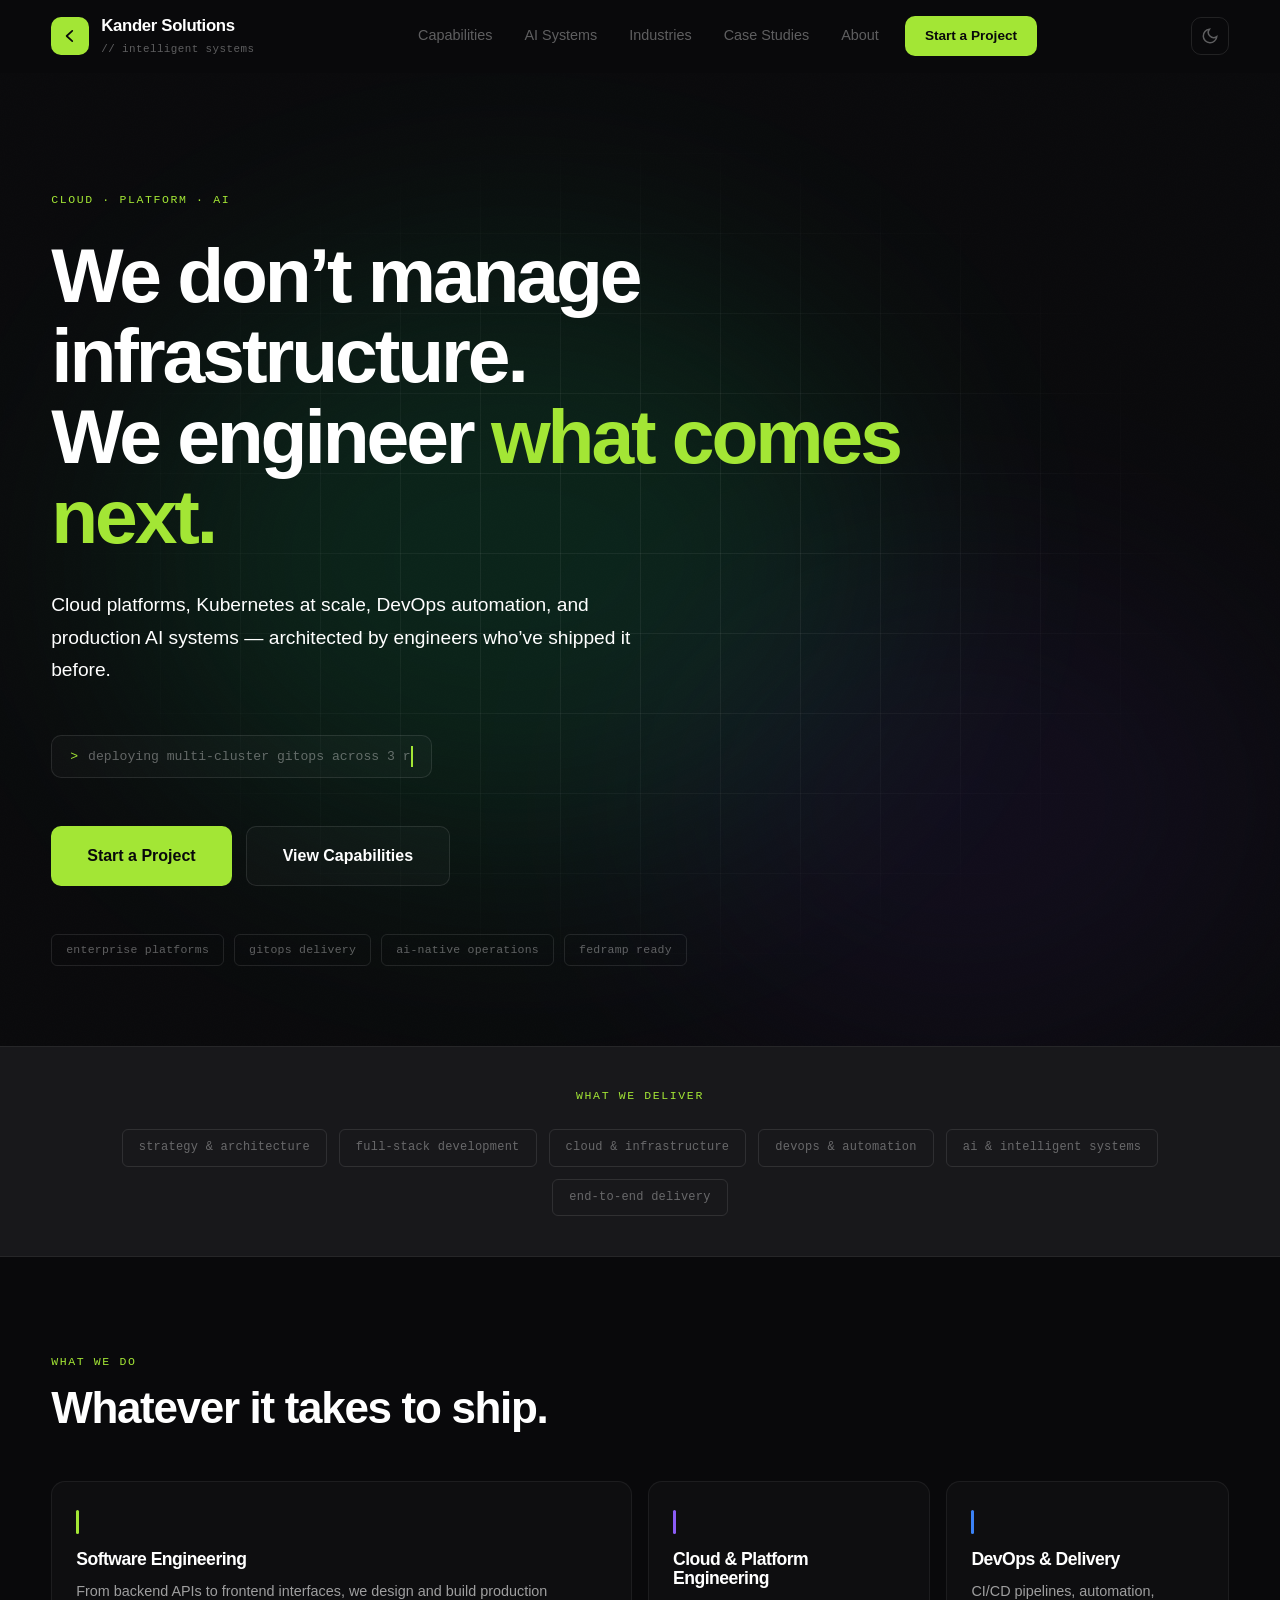
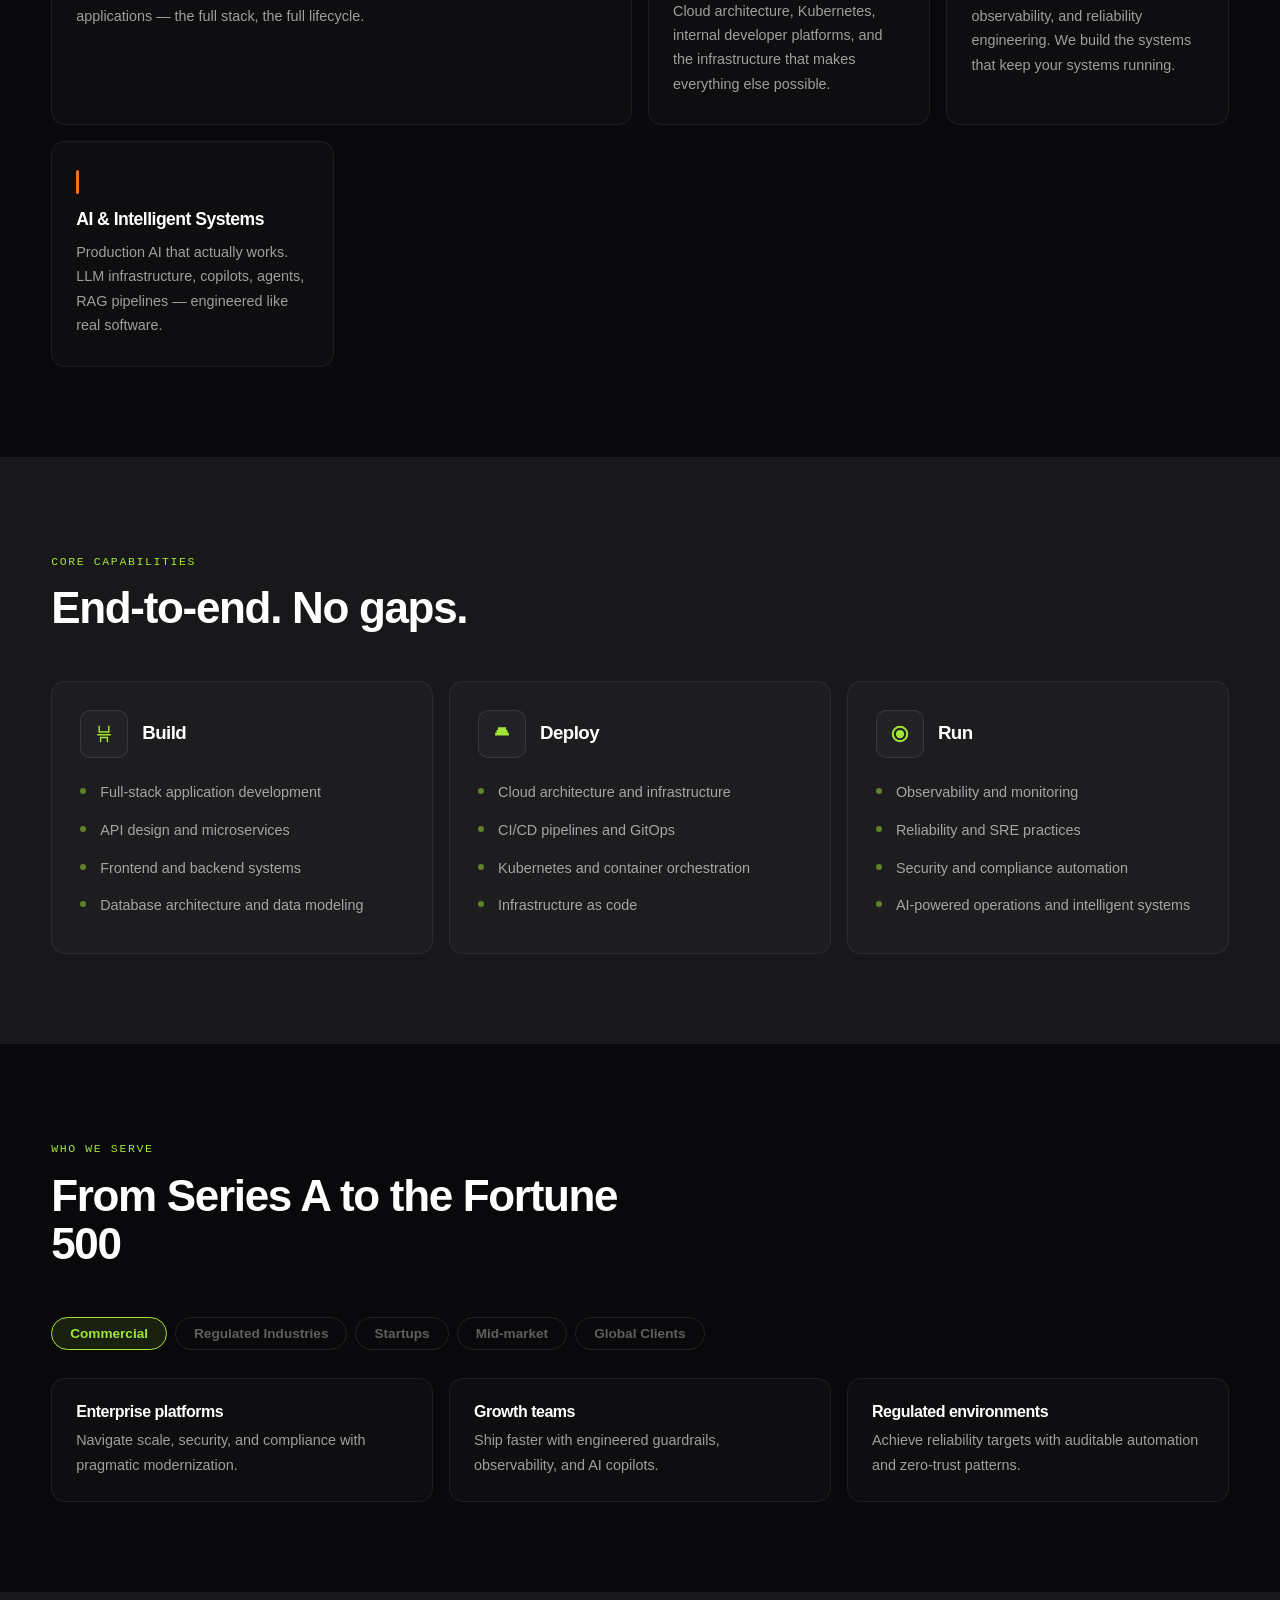
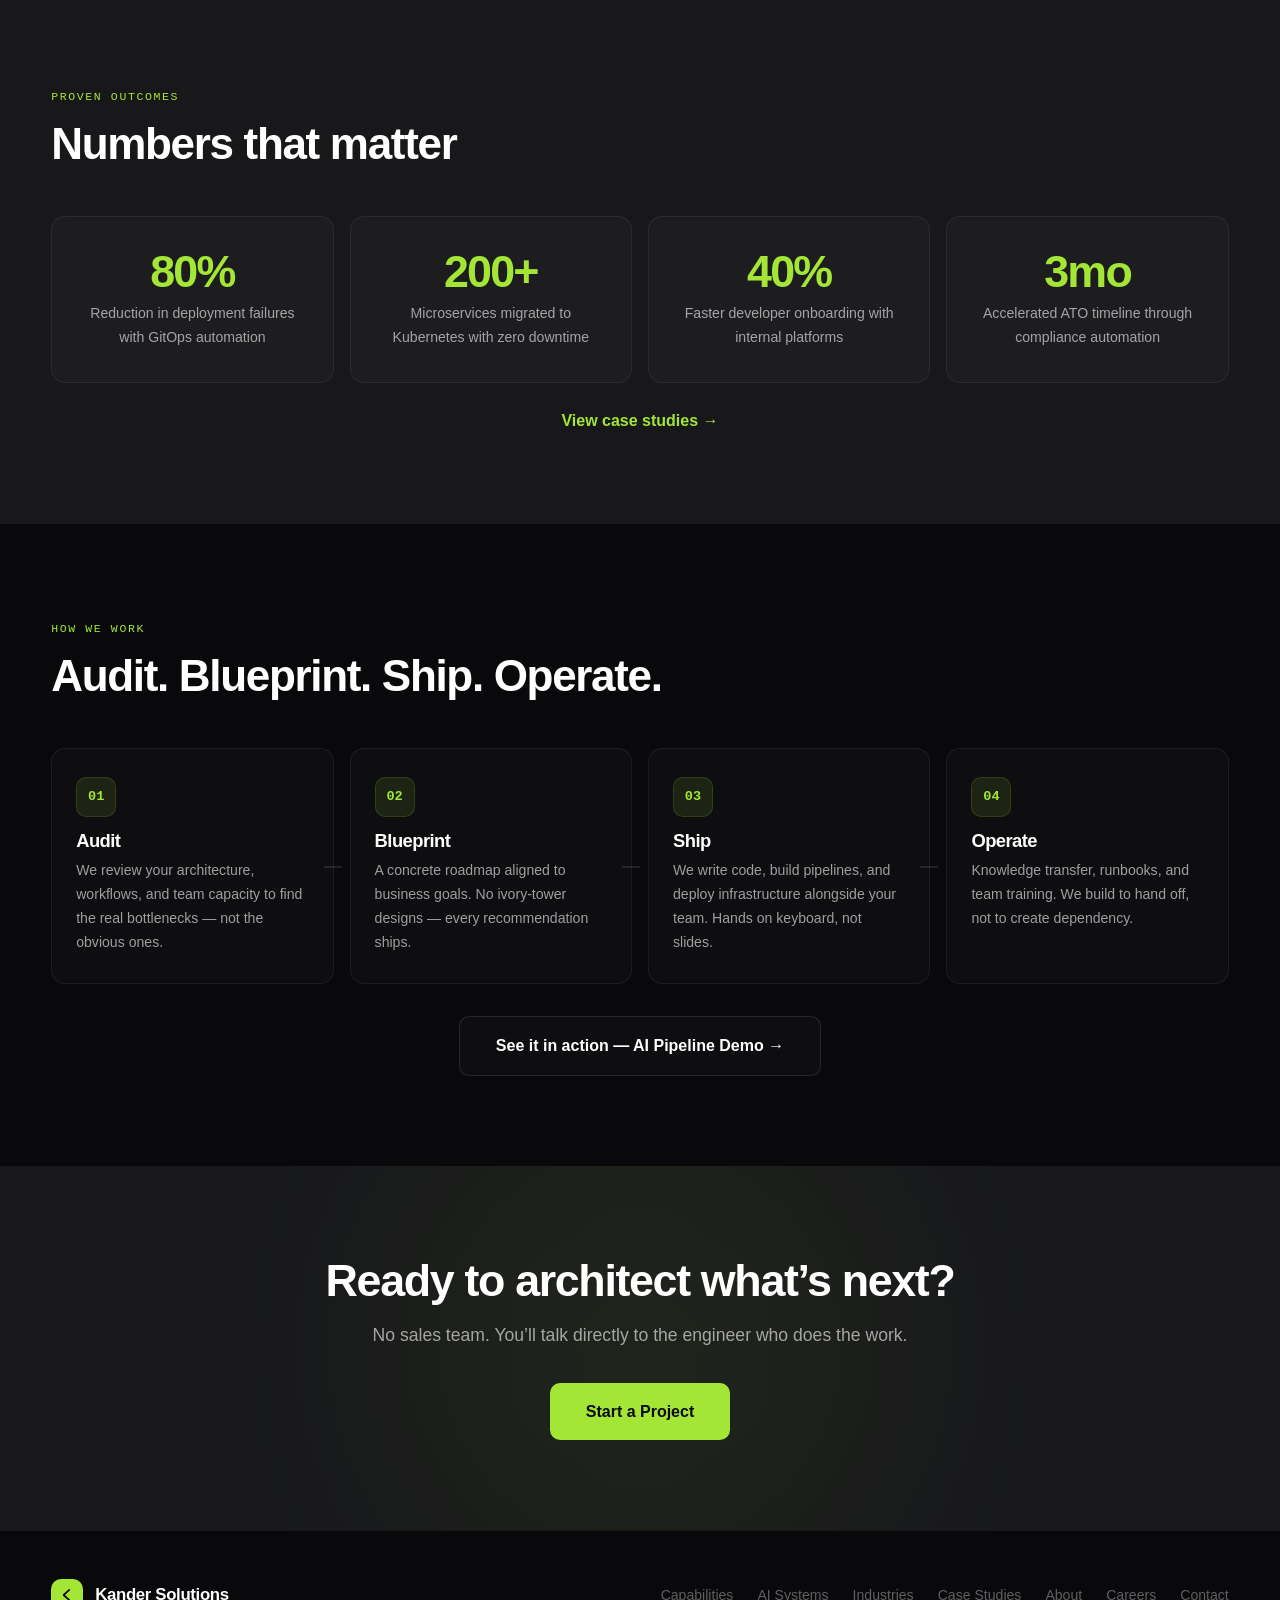
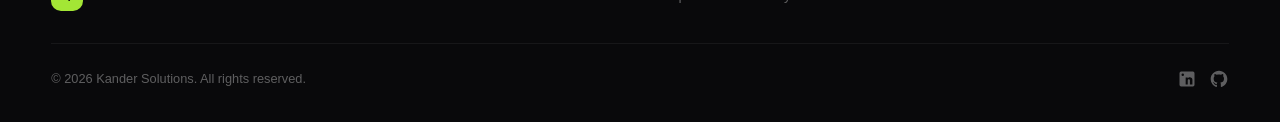
==== commit 2a4f7ae9: "removed that part the list capabilites" ====
--- a/index.html
+++ b/index.html
@@ -101,18 +101,14 @@
 
   <section class="tech-strip">
     <div class="container">
-      <span class="eyebrow tech-strip__label">Technologies we deploy</span>
+      <span class="eyebrow tech-strip__label">What we deliver</span>
       <div class="tech-strip__badges">
-        <span class="tech-badge">AWS</span>
-        <span class="tech-badge">Kubernetes</span>
-        <span class="tech-badge">Terraform</span>
-        <span class="tech-badge">FluxCD</span>
-        <span class="tech-badge">ArgoCD</span>
-        <span class="tech-badge">vLLM</span>
-        <span class="tech-badge">PostgreSQL</span>
-        <span class="tech-badge">Prometheus</span>
-        <span class="tech-badge">Docker</span>
-        <span class="tech-badge">GitHub Actions</span>
+        <span class="tech-badge">strategy &amp; architecture</span>
+        <span class="tech-badge">full-stack development</span>
+        <span class="tech-badge">cloud &amp; infrastructure</span>
+        <span class="tech-badge">devops &amp; automation</span>
+        <span class="tech-badge">ai &amp; intelligent systems</span>
+        <span class="tech-badge">end-to-end delivery</span>
       </div>
     </div>
   </section>
@@ -122,28 +118,28 @@
       <div class="container">
         <div class="section__head">
           <span class="eyebrow">What we do</span>
-          <h2>Four disciplines. One architecture.</h2>
+          <h2>Whatever it takes to ship.</h2>
         </div>
         <div class="card-grid card-grid--featured">
-          <a href="capabilities.html#cloud-infra" class="card animate-in">
+          <a href="capabilities.html" class="card animate-in">
             <div class="card__accent card__accent--lime"></div>
-            <h3>Cloud &amp; Infrastructure</h3>
-            <p>Your cloud shouldn&rsquo;t be a cost center. We architect AWS, hybrid, and multi-cloud environments that become a competitive advantage.</p>
+            <h3>Software Engineering</h3>
+            <p>From backend APIs to frontend interfaces, we design and build production applications &mdash; the full stack, the full lifecycle.</p>
           </a>
-          <a href="capabilities.html#platform-k8s" class="card animate-in animate-in-delay-1">
+          <a href="capabilities.html" class="card animate-in animate-in-delay-1">
             <div class="card__accent card__accent--violet"></div>
-            <h3>Platform Engineering &amp; Kubernetes</h3>
-            <p>Internal developer platforms that your team actually uses. Kubernetes managed like one cluster, no matter how many you run.</p>
+            <h3>Cloud &amp; Platform Engineering</h3>
+            <p>Cloud architecture, Kubernetes, internal developer platforms, and the infrastructure that makes everything else possible.</p>
           </a>
-          <a href="capabilities.html#devops-reliability" class="card animate-in animate-in-delay-2">
+          <a href="capabilities.html" class="card animate-in animate-in-delay-2">
             <div class="card__accent card__accent--blue"></div>
-            <h3>DevOps &amp; Reliability</h3>
-            <p>Pipelines that ship. Observability that alerts on what matters. Automation that eliminates the 3AM pages.</p>
+            <h3>DevOps &amp; Delivery</h3>
+            <p>CI/CD pipelines, automation, observability, and reliability engineering. We build the systems that keep your systems running.</p>
           </a>
           <a href="ai-systems.html" class="card animate-in animate-in-delay-3">
             <div class="card__accent card__accent--orange"></div>
             <h3>AI &amp; Intelligent Systems</h3>
-            <p>Enterprise AI that runs in production, not in demos. LLM infrastructure, RAG pipelines, and GPU platforms &mdash; engineered to ship.</p>
+            <p>Production AI that actually works. LLM infrastructure, copilots, agents, RAG pipelines &mdash; engineered like real software.</p>
           </a>
         </div>
       </div>
@@ -153,49 +149,49 @@
       <div class="container">
         <div class="section__head">
           <span class="eyebrow">Core capabilities</span>
-          <h2>Deep expertise, no hand-waving</h2>
+          <h2>End-to-end. No gaps.</h2>
         </div>
         <div class="capability-grid">
           <article class="capability animate-in">
             <div class="capability__header">
               <div class="icon-box">
-                <svg viewBox="0 0 32 32"><path d="M6 14h20v4H6zM8 10h16v4H8zM10 6h12v4H10z" fill="currentColor"/></svg>
+                <svg viewBox="0 0 32 32"><path d="M8 4h2v8h12V4h2v10H8zM6 16h20v2H6zM10 20h12v8h-2v-6h-8v6h-2z" fill="currentColor"/></svg>
               </div>
-              <h3>Infrastructure &amp; Cloud</h3>
+              <h3>Build</h3>
             </div>
             <ul>
-              <li>AWS and hybrid cloud architecture</li>
-              <li>VMware and Tanzu modernization</li>
-              <li>Secure network architecture</li>
-              <li>Cloud migration and optimization</li>
+              <li>Full-stack application development</li>
+              <li>API design and microservices</li>
+              <li>Frontend and backend systems</li>
+              <li>Database architecture and data modeling</li>
             </ul>
           </article>
           <article class="capability animate-in animate-in-delay-1">
             <div class="capability__header">
               <div class="icon-box">
-                <svg viewBox="0 0 32 32"><path d="M6 10h8v12H6zM18 6h8v16h-8z" fill="currentColor"/></svg>
+                <svg viewBox="0 0 32 32"><path d="M6 14h20v4H6zM8 10h16v4H8zM10 6h12v4H10z" fill="currentColor"/></svg>
               </div>
-              <h3>Kubernetes &amp; Platform</h3>
+              <h3>Deploy</h3>
             </div>
             <ul>
-              <li>Multi-cluster Kubernetes &mdash; managed like one</li>
-              <li>FluxCD and GitOps workflows</li>
-              <li>Internal developer platforms</li>
-              <li>CI/CD and policy-as-code</li>
+              <li>Cloud architecture and infrastructure</li>
+              <li>CI/CD pipelines and GitOps</li>
+              <li>Kubernetes and container orchestration</li>
+              <li>Infrastructure as code</li>
             </ul>
           </article>
           <article class="capability animate-in animate-in-delay-2">
             <div class="capability__header">
               <div class="icon-box">
-                <svg viewBox="0 0 32 32"><path d="M8 8h16v6H8zM10 18h12v6H10z" fill="currentColor"/></svg>
+                <svg viewBox="0 0 32 32"><path d="M16 4a12 12 0 110 24 12 12 0 010-24zm0 3a9 9 0 100 18 9 9 0 000-18zm0 3a6 6 0 110 12 6 6 0 010-12z" fill="currentColor"/></svg>
               </div>
-              <h3>AI &amp; Automation</h3>
+              <h3>Run</h3>
             </div>
             <ul>
-              <li>LLM infrastructure and RAG systems</li>
-              <li>AI copilots and automation agents</li>
-              <li>GPU infrastructure provisioning</li>
-              <li>Intelligent monitoring and observability</li>
+              <li>Observability and monitoring</li>
+              <li>Reliability and SRE practices</li>
+              <li>Security and compliance automation</li>
+              <li>AI-powered operations and intelligent systems</li>
             </ul>
           </article>
         </div>
